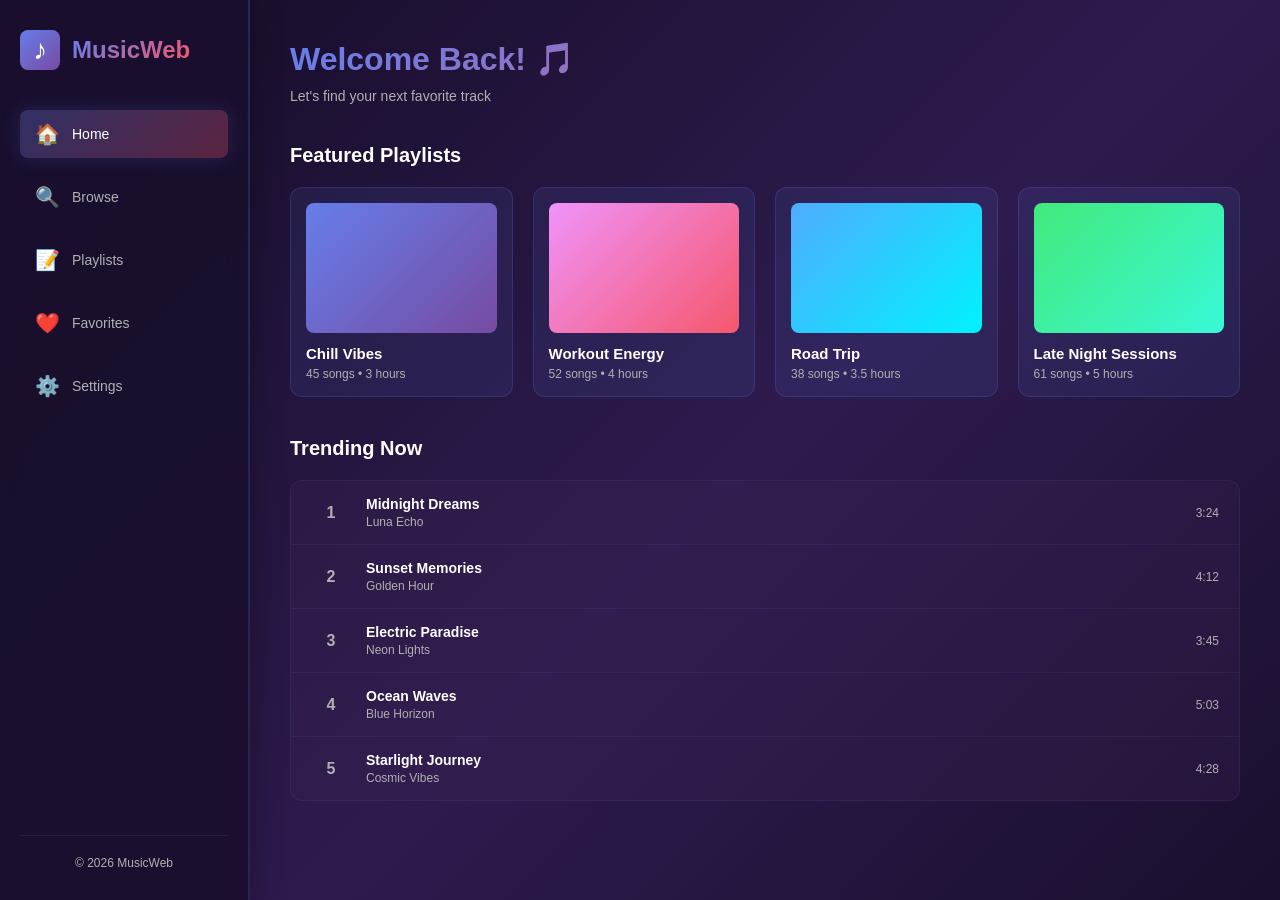
==== index.html @ 444eb5a9 "Add complete HTML structure with 5 interactive pages and dark purple theme" ====
<!DOCTYPE html>
<html lang="en">
<head>
    <meta charset="UTF-8">
    <meta name="viewport" content="width=device-width, initial-scale=1.0">
    <title>MusicWeb - Your Music, Your Way</title>
    <link rel="stylesheet" href="styles.css">
</head>
<body>
    <div class="container">
        <!-- Sidebar Navigation -->
        <aside class="sidebar">
            <div class="logo">
                <div class="logo-icon">♪</div>
                <h1>MusicWeb</h1>
            </div>
            
            <nav class="nav-menu">
                <a href="#" class="nav-item active" data-page="home">
                    <span class="icon">🏠</span>
                    <span class="label">Home</span>
                </a>
                <a href="#" class="nav-item" data-page="browse">
                    <span class="icon">🔍</span>
                    <span class="label">Browse</span>
                </a>
                <a href="#" class="nav-item" data-page="playlists">
                    <span class="icon">📝</span>
                    <span class="label">Playlists</span>
                </a>
                <a href="#" class="nav-item" data-page="favorites">
                    <span class="icon">❤️</span>
                    <span class="label">Favorites</span>
                </a>
                <a href="#" class="nav-item" data-page="settings">
                    <span class="icon">⚙️</span>
                    <span class="label">Settings</span>
                </a>
            </nav>

            <div class="sidebar-footer">
                <p>© 2026 MusicWeb</p>
            </div>
        </aside>

        <!-- Main Content Area -->
        <main class="main-content">
            <!-- HOME PAGE -->
            <section id="home" class="page active">
                <div class="page-header">
                    <h2>Welcome Back! 🎵</h2>
                    <p>Let's find your next favorite track</p>
                </div>

                <div class="featured-section">
                    <h3>Featured Playlists</h3>
                    <div class="playlist-grid">
                        <div class="playlist-card">
                            <div class="card-image" style="background: linear-gradient(135deg, #667eea 0%, #764ba2 100%);"></div>
                            <h4>Chill Vibes</h4>
                            <p>45 songs • 3 hours</p>
                        </div>
                        <div class="playlist-card">
                            <div class="card-image" style="background: linear-gradient(135deg, #f093fb 0%, #f5576c 100%);"></div>
                            <h4>Workout Energy</h4>
                            <p>52 songs • 4 hours</p>
                        </div>
                        <div class="playlist-card">
                            <div class="card-image" style="background: linear-gradient(135deg, #4facfe 0%, #00f2fe 100%);"></div>
                            <h4>Road Trip</h4>
                            <p>38 songs • 3.5 hours</p>
                        </div>
                        <div class="playlist-card">
                            <div class="card-image" style="background: linear-gradient(135deg, #43e97b 0%, #38f9d7 100%);"></div>
                            <h4>Late Night Sessions</h4>
                            <p>61 songs • 5 hours</p>
                        </div>
                    </div>
                </div>

                <div class="trending-section">
                    <h3>Trending Now</h3>
                    <div class="track-list">
                        <div class="track-item">
                            <div class="track-number">1</div>
                            <div class="track-info">
                                <p class="track-name">Midnight Dreams</p>
                                <p class="artist-name">Luna Echo</p>
                            </div>
                            <span class="duration">3:24</span>
                        </div>
                        <div class="track-item">
                            <div class="track-number">2</div>
                            <div class="track-info">
                                <p class="track-name">Sunset Memories</p>
                                <p class="artist-name">Golden Hour</p>
                            </div>
                            <span class="duration">4:12</span>
                        </div>
                        <div class="track-item">
                            <div class="track-number">3</div>
                            <div class="track-info">
                                <p class="track-name">Electric Paradise</p>
                                <p class="artist-name">Neon Lights</p>
                            </div>
                            <span class="duration">3:45</span>
                        </div>
                        <div class="track-item">
                            <div class="track-number">4</div>
                            <div class="track-info">
                                <p class="track-name">Ocean Waves</p>
                                <p class="artist-name">Blue Horizon</p>
                            </div>
                            <span class="duration">5:03</span>
                        </div>
                        <div class="track-item">
                            <div class="track-number">5</div>
                            <div class="track-info">
                                <p class="track-name">Starlight Journey</p>
                                <p class="artist-name">Cosmic Vibes</p>
                            </div>
                            <span class="duration">4:28</span>
                        </div>
                    </div>
                </div>
            </section>

            <!-- BROWSE PAGE -->
            <section id="browse" class="page">
                <div class="page-header">
                    <h2>Browse Music 🔍</h2>
                    <p>Explore music across different genres</p>
                </div>

                <div class="search-bar">
                    <input type="text" placeholder="Search for artists, songs, playlists...">
                    <button>🔎</button>
                </div>

                <div class="categories-section">
                    <h3>Categories</h3>
                    <div class="categories-grid">
                        <div class="category-card" style="background: linear-gradient(135deg, #667eea 0%, #764ba2 100%);">
                            <span class="category-icon">🎸</span>
                            <p>Rock</p>
                        </div>
                        <div class="category-card" style="background: linear-gradient(135deg, #f093fb 0%, #f5576c 100%);">
                            <span class="category-icon">🎹</span>
                            <p>Classical</p>
                        </div>
                        <div class="category-card" style="background: linear-gradient(135deg, #4facfe 0%, #00f2fe 100%);">
                            <span class="category-icon">🎤</span>
                            <p>Pop</p>
                        </div>
                        <div class="category-card" style="background: linear-gradient(135deg, #43e97b 0%, #38f9d7 100%);">
                            <span class="category-icon">🎺</span>
                            <p>Jazz</p>
                        </div>
                        <div class="category-card" style="background: linear-gradient(135deg, #fa709a 0%, #fee140 100%);">
                            <span class="category-icon">🎧</span>
                            <p>Electronic</p>
                        </div>
                        <div class="category-card" style="background: linear-gradient(135deg, #30cfd0 0%, #330867 100%);">
                            <span class="category-icon">🎤</span>
                            <p>Hip-Hop</p>
                        </div>
                    </div>
                </div>

                <div class="new-releases-section">
                    <h3>New Releases</h3>
                    <div class="album-grid">
                        <div class="album-card">
                            <div class="album-art" style="background: linear-gradient(135deg, #667eea 0%, #764ba2 100%);"></div>
                            <h4>Neon Nights</h4>
                            <p>Synthwave Collective</p>
                            <p class="release-date">Released May 2026</p>
                        </div>
                        <div class="album-card">
                            <div class="album-art" style="background: linear-gradient(135deg, #f093fb 0%, #f5576c 100%);"></div>
                            <h4>Urban Pulse</h4>
                            <p>City Lights</p>
                            <p class="release-date">Released May 2026</p>
                        </div>
                        <div class="album-card">
                            <div class="album-art" style="background: linear-gradient(135deg, #4facfe 0%, #00f2fe 100%);"></div>
                            <h4>Cosmic Waves</h4>
                            <p>Space Echo</p>
                            <p class="release-date">Released May 2026</p>
                        </div>
                        <div class="album-card">
                            <div class="album-art" style="background: linear-gradient(135deg, #43e97b 0%, #38f9d7 100%);"></div>
                            <h4>Golden Hour</h4>
                            <p>Sunset Dreams</p>
                            <p class="release-date">Released April 2026</p>
                        </div>
                    </div>
                </div>
            </section>

            <!-- PLAYLISTS PAGE -->
            <section id="playlists" class="page">
                <div class="page-header">
                    <h2>Your Playlists 📝</h2>
                    <p>Manage your favorite collections</p>
                </div>

                <div class="action-buttons">
                    <button class="btn-primary">+ Create Playlist</button>
                </div>

                <div class="playlists-container">
                    <div class="playlist-detail-card">
                        <div class="playlist-header" style="background: linear-gradient(135deg, #667eea 0%, #764ba2 100%);">
                            <h3>Chill Vibes</h3>
                        </div>
                        <div class="playlist-stats">
                            <span>📀 45 songs</span>
                            <span>⏱️ 3h 24min</span>
                            <span>👤 123 followers</span>
                        </div>
                        <div class="playlist-actions">
                            <button class="btn-small">Edit</button>
                            <button class="btn-small danger">Delete</button>
                        </div>
                    </div>

                    <div class="playlist-detail-card">
                        <div class="playlist-header" style="background: linear-gradient(135deg, #f093fb 0%, #f5576c 100%);">
                            <h3>Workout Energy</h3>
                        </div>
                        <div class="playlist-stats">
                            <span>📀 52 songs</span>
                            <span>⏱️ 4h 12min</span>
                            <span>👤 89 followers</span>
                        </div>
                        <div class="playlist-actions">
                            <button class="btn-small">Edit</button>
                            <button class="btn-small danger">Delete</button>
                        </div>
                    </div>

                    <div class="playlist-detail-card">
                        <div class="playlist-header" style="background: linear-gradient(135deg, #4facfe 0%, #00f2fe 100%);">
                            <h3>Road Trip</h3>
                        </div>
                        <div class="playlist-stats">
                            <span>📀 38 songs</span>
                            <span>⏱️ 3h 45min</span>
                            <span>👤 156 followers</span>
                        </div>
                        <div class="playlist-actions">
                            <button class="btn-small">Edit</button>
                            <button class="btn-small danger">Delete</button>
                        </div>
                    </div>

                    <div class="playlist-detail-card">
                        <div class="playlist-header" style="background: linear-gradient(135deg, #43e97b 0%, #38f9d7 100%);">
                            <h3>Late Night Sessions</h3>
                        </div>
                        <div class="playlist-stats">
                            <span>📀 61 songs</span>
                            <span>⏱️ 5h 08min</span>
                            <span>👤 203 followers</span>
                        </div>
                        <div class="playlist-actions">
                            <button class="btn-small">Edit</button>
                            <button class="btn-small danger">Delete</button>
                        </div>
                    </div>
                </div>
            </section>

            <!-- FAVORITES PAGE -->
            <section id="favorites" class="page">
                <div class="page-header">
                    <h2>Your Favorites ❤️</h2>
                    <p>All your liked songs in one place</p>
                </div>

                <div class="favorites-stats">
                    <div class="stat-box">
                        <span class="stat-number">187</span>
                        <span class="stat-label">Total Tracks</span>
                    </div>
                    <div class="stat-box">
                        <span class="stat-number">14h 32m</span>
                        <span class="stat-label">Total Duration</span>
                    </div>
                    <div class="stat-box">
                        <span class="stat-number">42</span>
                        <span class="stat-label">Different Artists</span>
                    </div>
                </div>

                <div class="favorites-list">
                    <h3>Your Liked Tracks</h3>
                    <div class="track-list-detailed">
                        <div class="track-item-detailed">
                            <div class="track-cover" style="background: linear-gradient(135deg, #667eea 0%, #764ba2 100%);"></div>
                            <div class="track-info-detailed">
                                <p class="track-name">Midnight Dreams</p>
                                <p class="artist-name">Luna Echo</p>
                            </div>
                            <span class="duration">3:24</span>
                            <button class="btn-icon">❤️</button>
                        </div>
                        <div class="track-item-detailed">
                            <div class="track-cover" style="background: linear-gradient(135deg, #f093fb 0%, #f5576c 100%);"></div>
                            <div class="track-info-detailed">
                                <p class="track-name">Sunset Memories</p>
                                <p class="artist-name">Golden Hour</p>
                            </div>
                            <span class="duration">4:12</span>
                            <button class="btn-icon">❤️</button>
                        </div>
                        <div class="track-item-detailed">
                            <div class="track-cover" style="background: linear-gradient(135deg, #4facfe 0%, #00f2fe 100%);"></div>
                            <div class="track-info-detailed">
                                <p class="track-name">Electric Paradise</p>
                                <p class="artist-name">Neon Lights</p>
                            </div>
                            <span class="duration">3:45</span>
                            <button class="btn-icon">❤️</button>
                        </div>
                        <div class="track-item-detailed">
                            <div class="track-cover" style="background: linear-gradient(135deg, #43e97b 0%, #38f9d7 100%);"></div>
                            <div class="track-info-detailed">
                                <p class="track-name">Ocean Waves</p>
                                <p class="artist-name">Blue Horizon</p>
                            </div>
                            <span class="duration">5:03</span>
                            <button class="btn-icon">❤️</button>
                        </div>
                        <div class="track-item-detailed">
                            <div class="track-cover" style="background: linear-gradient(135deg, #fa709a 0%, #fee140 100%);"></div>
                            <div class="track-info-detailed">
                                <p class="track-name">Starlight Journey</p>
                                <p class="artist-name">Cosmic Vibes</p>
                            </div>
                            <span class="duration">4:28</span>
                            <button class="btn-icon">❤️</button>
                        </div>
                    </div>
                </div>
            </section>

            <!-- SETTINGS PAGE -->
            <section id="settings" class="page">
                <div class="page-header">
                    <h2>Settings ⚙️</h2>
                    <p>Customize your MusicWeb experience</p>
                </div>

                <div class="settings-container">
                    <div class="settings-section">
                        <h3>Account Settings</h3>
                        <div class="settings-item">
                            <label>Username</label>
                            <input type="text" value="MusicLover_2026" disabled>
                        </div>
                        <div class="settings-item">
                            <label>Email</label>
                            <input type="email" value="user@musicweb.com" disabled>
                        </div>
                        <div class="settings-item">
                            <label>Member Since</label>
                            <input type="text" value="January 2024" disabled>
                        </div>
                    </div>

                    <div class="settings-section">
                        <h3>Preferences</h3>
                        <div class="settings-item">
                            <label>Audio Quality</label>
                            <div class="radio-group">
                                <label class="radio">
                                    <input type="radio" name="quality" value="128"> Low (128 kbps)
                                </label>
                                <label class="radio">
                                    <input type="radio" name="quality" value="256" checked> Standard (256 kbps)
                                </label>
                                <label class="radio">
                                    <input type="radio" name="quality" value="320"> High (320 kbps)
                                </label>
                            </div>
                        </div>

                        <div class="settings-item">
                            <label>Notifications</label>
                            <div class="toggle-switch">
                                <input type="checkbox" id="notifications" checked>
                                <span class="slider"></span>
                            </div>
                            <p class="setting-desc">Get notified about new releases and updates</p>
                        </div>

                        <div class="settings-item">
                            <label>Auto Play</label>
                            <div class="toggle-switch">
                                <input type="checkbox" id="autoplay">
                                <span class="slider"></span>
                            </div>
                            <p class="setting-desc">Continue playing similar songs when playlist ends</p>
                        </div>
                    </div>

                    <div class="settings-section">
                        <h3>Display</h3>
                        <div class="settings-item">
                            <label>Dark Mode</label>
                            <div class="toggle-switch">
                                <input type="checkbox" id="darkmode" checked>
                                <span class="slider"></span>
                            </div>
                        </div>

                        <div class="settings-item">
                            <label>Compact View</label>
                            <div class="toggle-switch">
                                <input type="checkbox" id="compact">
                                <span class="slider"></span>
                            </div>
                            <p class="setting-desc">Use a more compact layout for lists</p>
                        </div>
                    </div>

                    <div class="settings-section">
                        <h3>Privacy & Security</h3>
                        <div class="settings-item">
                            <label>Private Account</label>
                            <div class="toggle-switch">
                                <input type="checkbox" id="private">
                                <span class="slider"></span>
                            </div>
                            <p class="setting-desc">Only people you approve can see your playlists</p>
                        </div>

                        <div class="settings-item">
                            <label>Show Activity</label>
                            <div class="toggle-switch">
                                <input type="checkbox" id="activity" checked>
                                <span class="slider"></span>
                            </div>
                            <p class="setting-desc">Let friends see what you're listening to</p>
                        </div>
                    </div>

                    <div class="settings-section danger-section">
                        <h3>Danger Zone</h3>
                        <button class="btn-danger">Reset All Settings</button>
                        <button class="btn-danger">Clear Cache</button>
                    </div>
                </div>
            </section>
        </main>
    </div>

    <script src="script.js"></script>
</body>
</html>
---- styles.css ----
* {
    margin: 0;
    padding: 0;
    box-sizing: border-box;
}

:root {
    --primary-dark: #1a0f2e;
    --primary-light: #3d2655;
    --accent-purple: #667eea;
    --accent-pink: #f5576c;
    --accent-cyan: #00f2fe;
    --text-primary: #ffffff;
    --text-secondary: #b0b0b0;
}

html {
    scroll-behavior: smooth;
}

body {
    font-family: 'Segoe UI', Tahoma, Geneva, Verdana, sans-serif;
    background: linear-gradient(135deg, var(--primary-dark) 0%, var(--primary-light) 100%);
    color: var(--text-primary);
    overflow: hidden;
}

.container {
    display: flex;
    height: 100vh;
    width: 100vw;
}

/* SIDEBAR STYLES */
.sidebar {
    width: 250px;
    background: rgba(26, 15, 46, 0.95);
    padding: 30px 20px;
    display: flex;
    flex-direction: column;
    border-right: 2px solid rgba(102, 126, 234, 0.2);
    box-shadow: 0 8px 32px rgba(0, 0, 0, 0.3);
    backdrop-filter: blur(10px);
}

.logo {
    display: flex;
    align-items: center;
    gap: 12px;
    margin-bottom: 40px;
}

.logo-icon {
    font-size: 28px;
    width: 40px;
    height: 40px;
    background: linear-gradient(135deg, #667eea 0%, #764ba2 100%);
    border-radius: 8px;
    display: flex;
    align-items: center;
    justify-content: center;
}

.logo h1 {
    font-size: 24px;
    font-weight: 700;
    background: linear-gradient(135deg, #667eea, #f5576c);
    -webkit-background-clip: text;
    -webkit-text-fill-color: transparent;
    background-clip: text;
}

.nav-menu {
    flex: 1;
    display: flex;
    flex-direction: column;
    gap: 15px;
}

.nav-item {
    display: flex;
    align-items: center;
    gap: 12px;
    padding: 12px 15px;
    border-radius: 8px;
    cursor: pointer;
    text-decoration: none;
    color: var(--text-secondary);
    transition: all 0.3s ease;
    font-weight: 500;
}

.nav-item:hover {
    background: rgba(102, 126, 234, 0.1);
    color: var(--text-primary);
    transform: translateX(5px);
}

.nav-item.active {
    background: linear-gradient(135deg, rgba(102, 126, 234, 0.3) 0%, rgba(245, 87, 108, 0.3) 100%);
    color: var(--text-primary);
    box-shadow: 0 0 20px rgba(102, 126, 234, 0.2);
}

.nav-item .icon {
    font-size: 20px;
}

.nav-item .label {
    font-size: 14px;
}

.sidebar-footer {
    text-align: center;
    color: var(--text-secondary);
    font-size: 12px;
    margin-top: auto;
    padding-top: 20px;
    border-top: 1px solid rgba(102, 126, 234, 0.1);
}

/* MAIN CONTENT */
.main-content {
    flex: 1;
    overflow-y: auto;
    padding: 40px;
    background: linear-gradient(135deg, #1a0f2e 0%, #2d1b4e 50%, #1a0f2e 100%);
}

.main-content::-webkit-scrollbar {
    width: 10px;
}

.main-content::-webkit-scrollbar-track {
    background: rgba(102, 126, 234, 0.1);
}

.main-content::-webkit-scrollbar-thumb {
    background: linear-gradient(135deg, #667eea 0%, #f5576c 100%);
    border-radius: 5px;
}

.main-content::-webkit-scrollbar-thumb:hover {
    background: linear-gradient(135deg, #764ba2 0%, #d63447 100%);
}

/* PAGE STYLES */
.page {
    display: none;
    animation: fadeIn 0.5s ease-in-out;
}

.page.active {
    display: block;
}

@keyframes fadeIn {
    from {
        opacity: 0;
        transform: translateY(10px);
    }
    to {
        opacity: 1;
        transform: translateY(0);
    }
}

.page-header {
    margin-bottom: 40px;
}

.page-header h2 {
    font-size: 32px;
    font-weight: 700;
    margin-bottom: 10px;
    background: linear-gradient(135deg, #667eea 0%, #f5576c 100%);
    -webkit-background-clip: text;
    -webkit-text-fill-color: transparent;
    background-clip: text;
}

.page-header p {
    color: var(--text-secondary);
    font-size: 14px;
}

/* FEATURED PLAYLISTS */
.featured-section h3,
.trending-section h3,
.categories-section h3,
.new-releases-section h3 {
    font-size: 20px;
    margin-bottom: 20px;
    color: var(--text-primary);
}

.playlist-grid {
    display: grid;
    grid-template-columns: repeat(auto-fit, minmax(180px, 1fr));
    gap: 20px;
    margin-bottom: 40px;
}

.playlist-card {
    background: rgba(102, 126, 234, 0.1);
    border-radius: 12px;
    padding: 15px;
    cursor: pointer;
    transition: all 0.3s ease;
    border: 1px solid rgba(102, 126, 234, 0.2);
}

.playlist-card:hover {
    transform: translateY(-8px);
    background: rgba(102, 126, 234, 0.15);
    box-shadow: 0 15px 40px rgba(102, 126, 234, 0.3);
}

.card-image {
    width: 100%;
    height: 130px;
    border-radius: 8px;
    margin-bottom: 12px;
}

.playlist-card h4 {
    font-size: 15px;
    margin-bottom: 5px;
    color: var(--text-primary);
}

.playlist-card p {
    font-size: 12px;
    color: var(--text-secondary);
}

/* TRACK LIST */
.track-list {
    background: rgba(61, 38, 85, 0.3);
    border-radius: 12px;
    overflow: hidden;
    border: 1px solid rgba(102, 126, 234, 0.1);
}

.track-item {
    display: flex;
    align-items: center;
    padding: 15px 20px;
    border-bottom: 1px solid rgba(102, 126, 234, 0.1);
    transition: all 0.3s ease;
}

.track-item:last-child {
    border-bottom: none;
}

.track-item:hover {
    background: rgba(102, 126, 234, 0.1);
}

.track-number {
    width: 40px;
    text-align: center;
    color: var(--text-secondary);
    font-weight: 600;
}

.track-info {
    flex: 1;
    margin-left: 15px;
}

.track-name {
    font-size: 14px;
    font-weight: 600;
    margin-bottom: 3px;
    color: var(--text-primary);
}

.artist-name {
    font-size: 12px;
    color: var(--text-secondary);
}

.duration {
    color: var(--text-secondary);
    font-size: 12px;
}

/* SEARCH BAR */
.search-bar {
    display: flex;
    gap: 10px;
    margin-bottom: 30px;
}

.search-bar input {
    flex: 1;
    padding: 12px 18px;
    background: rgba(61, 38, 85, 0.4);
    border: 1px solid rgba(102, 126, 234, 0.3);
    border-radius: 8px;
    color: var(--text-primary);
    font-size: 14px;
    transition: all 0.3s ease;
}

.search-bar input:focus {
    outline: none;
    background: rgba(61, 38, 85, 0.6);
    border-color: #667eea;
    box-shadow: 0 0 20px rgba(102, 126, 234, 0.2);
}

.search-bar input::placeholder {
    color: var(--text-secondary);
}

.search-bar button {
    padding: 12px 20px;
    background: linear-gradient(135deg, #667eea 0%, #764ba2 100%);
    border: none;
    border-radius: 8px;
    color: var(--text-primary);
    cursor: pointer;
    font-weight: 600;
    transition: all 0.3s ease;
}

.search-bar button:hover {
    transform: translateY(-2px);
    box-shadow: 0 8px 20px rgba(102, 126, 234, 0.4);
}

/* CATEGORIES */
.categories-grid {
    display: grid;
    grid-template-columns: repeat(auto-fit, minmax(140px, 1fr));
    gap: 15px;
    margin-bottom: 40px;
}

.category-card {
    padding: 25px 15px;
    border-radius: 12px;
    display: flex;
    flex-direction: column;
    align-items: center;
    gap: 10px;
    cursor: pointer;
    transition: all 0.3s ease;
    border: 1px solid rgba(255, 255, 255, 0.1);
}

.category-card:hover {
    transform: translateY(-5px);
    box-shadow: 0 12px 30px rgba(0, 0, 0, 0.3);
}

.category-icon {
    font-size: 32px;
}

.category-card p {
    font-size: 14px;
    font-weight: 600;
    color: var(--text-primary);
}

/* ALBUM GRID */
.album-grid {
    display: grid;
    grid-template-columns: repeat(auto-fit, minmax(160px, 1fr));
    gap: 20px;
}

.album-card {
    background: rgba(102, 126, 234, 0.1);
    border-radius: 12px;
    padding: 15px;
    cursor: pointer;
    transition: all 0.3s ease;
    border: 1px solid rgba(102, 126, 234, 0.2);
}

.album-card:hover {
    transform: translateY(-8px);
    background: rgba(102, 126, 234, 0.15);
    box-shadow: 0 15px 40px rgba(102, 126, 234, 0.3);
}

.album-art {
    width: 100%;
    height: 140px;
    border-radius: 8px;
    margin-bottom: 12px;
}

.album-card h4 {
    font-size: 14px;
    font-weight: 600;
    margin-bottom: 5px;
    color: var(--text-primary);
}

.album-card p {
    font-size: 12px;
    color: var(--text-secondary);
}

.release-date {
    font-size: 11px !important;
    margin-top: 5px;
}

/* BUTTONS */
.btn-primary {
    padding: 12px 24px;
    background: linear-gradient(135deg, #667eea 0%, #764ba2 100%);
    border: none;
    border-radius: 8px;
    color: var(--text-primary);
    cursor: pointer;
    font-weight: 600;
    transition: all 0.3s ease;
    margin-bottom: 20px;
}

.btn-primary:hover {
    transform: translateY(-2px);
    box-shadow: 0 8px 20px rgba(102, 126, 234, 0.4);
}

.btn-small {
    padding: 8px 16px;
    background: rgba(102, 126, 234, 0.2);
    border: 1px solid rgba(102, 126, 234, 0.4);
    border-radius: 6px;
    color: var(--text-primary);
    cursor: pointer;
    font-size: 12px;
    font-weight: 600;
    transition: all 0.3s ease;
    margin-right: 8px;
}

.btn-small:hover {
    background: rgba(102, 126, 234, 0.4);
}

.btn-small.danger {
    background: rgba(245, 87, 108, 0.2);
    border-color: rgba(245, 87, 108, 0.4);
}

.btn-small.danger:hover {
    background: rgba(245, 87, 108, 0.4);
}

.btn-icon {
    background: none;
    border: none;
    font-size: 16px;
    cursor: pointer;
    transition: all 0.3s ease;
}

.btn-icon:hover {
    transform: scale(1.2);
}

.btn-danger {
    padding: 10px 20px;
    background: rgba(245, 87, 108, 0.3);
    border: 1px solid rgba(245, 87, 108, 0.6);
    border-radius: 6px;
    color: #f5576c;
    cursor: pointer;
    font-weight: 600;
    margin-right: 10px;
    margin-bottom: 10px;
    transition: all 0.3s ease;
}

.btn-danger:hover {
    background: rgba(245, 87, 108, 0.5);
}

/* PLAYLISTS PAGE */
.action-buttons {
    margin-bottom: 20px;
}

.playlists-container {
    display: grid;
    grid-template-columns: repeat(auto-fit, minmax(280px, 1fr));
    gap: 20px;
}

.playlist-detail-card {
    background: rgba(61, 38, 85, 0.3);
    border-radius: 12px;
    overflow: hidden;
    border: 1px solid rgba(102, 126, 234, 0.1);
    transition: all 0.3s ease;
}

.playlist-detail-card:hover {
    transform: translateY(-5px);
    box-shadow: 0 15px 40px rgba(102, 126, 234, 0.2);
}

.playlist-header {
    padding: 25px;
    display: flex;
    align-items: center;
    justify-content: center;
    min-height: 120px;
}

.playlist-header h3 {
    font-size: 20px;
    font-weight: 700;
    color: var(--text-primary);
    text-align: center;
}

.playlist-stats {
    padding: 15px 25px;
    display: flex;
    flex-direction: column;
    gap: 10px;
    border-top: 1px solid rgba(102, 126, 234, 0.1);
    font-size: 13px;
    color: var(--text-secondary);
}

.playlist-stats span {
    display: flex;
    align-items: center;
}

.playlist-actions {
    padding: 15px 25px;
    border-top: 1px solid rgba(102, 126, 234, 0.1);
    display: flex;
    gap: 10px;
}

/* FAVORITES PAGE */
.favorites-stats {
    display: grid;
    grid-template-columns: repeat(auto-fit, minmax(150px, 1fr));
    gap: 20px;
    margin-bottom: 40px;
}

.stat-box {
    background: rgba(102, 126, 234, 0.1);
    border: 1px solid rgba(102, 126, 234, 0.2);
    border-radius: 12px;
    padding: 20px;
    text-align: center;
}

.stat-number {
    display: block;
    font-size: 28px;
    font-weight: 700;
    background: linear-gradient(135deg, #667eea 0%, #f5576c 100%);
    -webkit-background-clip: text;
    -webkit-text-fill-color: transparent;
    background-clip: text;
    margin-bottom: 8px;
}

.stat-label {
    display: block;
    font-size: 12px;
    color: var(--text-secondary);
}

.favorites-list h3 {
    font-size: 18px;
    margin-bottom: 20px;
    color: var(--text-primary);
}

.track-list-detailed {
    background: rgba(61, 38, 85, 0.3);
    border-radius: 12px;
    overflow: hidden;
    border: 1px solid rgba(102, 126, 234, 0.1);
}

.track-item-detailed {
    display: flex;
    align-items: center;
    padding: 15px 20px;
    border-bottom: 1px solid rgba(102, 126, 234, 0.1);
    transition: all 0.3s ease;
    gap: 15px;
}

.track-item-detailed:last-child {
    border-bottom: none;
}

.track-item-detailed:hover {
    background: rgba(102, 126, 234, 0.1);
}

.track-cover {
    width: 50px;
    height: 50px;
    border-radius: 6px;
    flex-shrink: 0;
}

.track-info-detailed {
    flex: 1;
}

/* SETTINGS PAGE */
.settings-container {
    display: grid;
    grid-template-columns: 1fr;
    gap: 25px;
}

.settings-section {
    background: rgba(61, 38, 85, 0.3);
    border: 1px solid rgba(102, 126, 234, 0.1);
    border-radius: 12px;
    padding: 25px;
}

.settings-section h3 {
    font-size: 16px;
    font-weight: 700;
    margin-bottom: 20px;
    color: var(--text-primary);
}

.settings-item {
    margin-bottom: 20px;
}

.settings-item:last-child {
    margin-bottom: 0;
}

.settings-item label {
    display: block;
    font-size: 14px;
    font-weight: 600;
    margin-bottom: 8px;
    color: var(--text-primary);
}

.settings-item input[type="text"],
.settings-item input[type="email"] {
    width: 100%;
    padding: 10px 15px;
    background: rgba(102, 126, 234, 0.05);
    border: 1px solid rgba(102, 126, 234, 0.2);
    border-radius: 6px;
    color: var(--text-primary);
    font-size: 13px;
}

.settings-item input[type="text"]:disabled,
.settings-item input[type="email"]:disabled {
    opacity: 0.6;
    cursor: not-allowed;
}

.radio-group {
    display: flex;
    flex-direction: column;
    gap: 10px;
}

.radio {
    display: flex;
    align-items: center;
    font-size: 13px;
    color: var(--text-primary);
    cursor: pointer;
}

.radio input[type="radio"] {
    margin-right: 8px;
    cursor: pointer;
    accent-color: #667eea;
}

/* TOGGLE SWITCH */
.toggle-switch {
    display: inline-block;
    position: relative;
    width: 50px;
    height: 28px;
}

.toggle-switch input {
    opacity: 0;
    width: 0;
    height: 0;
}

.slider {
    position: absolute;
    cursor: pointer;
    top: 0;
    left: 0;
    right: 0;
    bottom: 0;
    background-color: rgba(102, 126, 234, 0.2);
    transition: 0.4s;
    border-radius: 28px;
    border: 1px solid rgba(102, 126, 234, 0.3);
}

.slider:before {
    position: absolute;
    content: "";
    height: 22px;
    width: 22px;
    left: 2px;
    bottom: 2px;
    background-color: var(--text-primary);
    transition: 0.4s;
    border-radius: 50%;
}

input:checked + .slider {
    background-color: rgba(102, 126, 234, 0.6);
}

input:checked + .slider:before {
    transform: translateX(22px);
}

.setting-desc {
    font-size: 12px;
    color: var(--text-secondary);
    margin-top: 8px;
}

.danger-section {
    background: rgba(245, 87, 108, 0.05);
    border-color: rgba(245, 87, 108, 0.2);
}

/* RESPONSIVE */
@media (max-width: 1024px) {
    .sidebar {
        width: 220px;
        padding: 20px 15px;
    }

    .main-content {
        padding: 30px;
    }

    .playlist-grid,
    .categories-grid,
    .album-grid {
        grid-template-columns: repeat(auto-fit, minmax(140px, 1fr));
    }
}

@media (max-width: 768px) {
    .container {
        flex-direction: column;
    }

    .sidebar {
        width: 100%;
        height: auto;
        padding: 15px 20px;
        display: flex;
        flex-direction: row;
        align-items: center;
        justify-content: space-between;
        border-right: none;
        border-bottom: 2px solid rgba(102, 126, 234, 0.2);
    }

    .logo {
        margin-bottom: 0;
    }

    .nav-menu {
        flex-direction: row;
        gap: 8px;
        flex: 1;
        margin-left: 20px;
    }

    .nav-item {
        padding: 8px 10px;
        font-size: 12px;
    }

    .nav-item .label {
        display: none;
    }

    .sidebar-footer {
        display: none;
    }

    .main-content {
        padding: 20px;
    }

    .page-header h2 {
        font-size: 24px;
    }

    .playlist-grid,
    .categories-grid,
    .album-grid {
        grid-template-columns: repeat(auto-fit, minmax(120px, 1fr));
    }
}
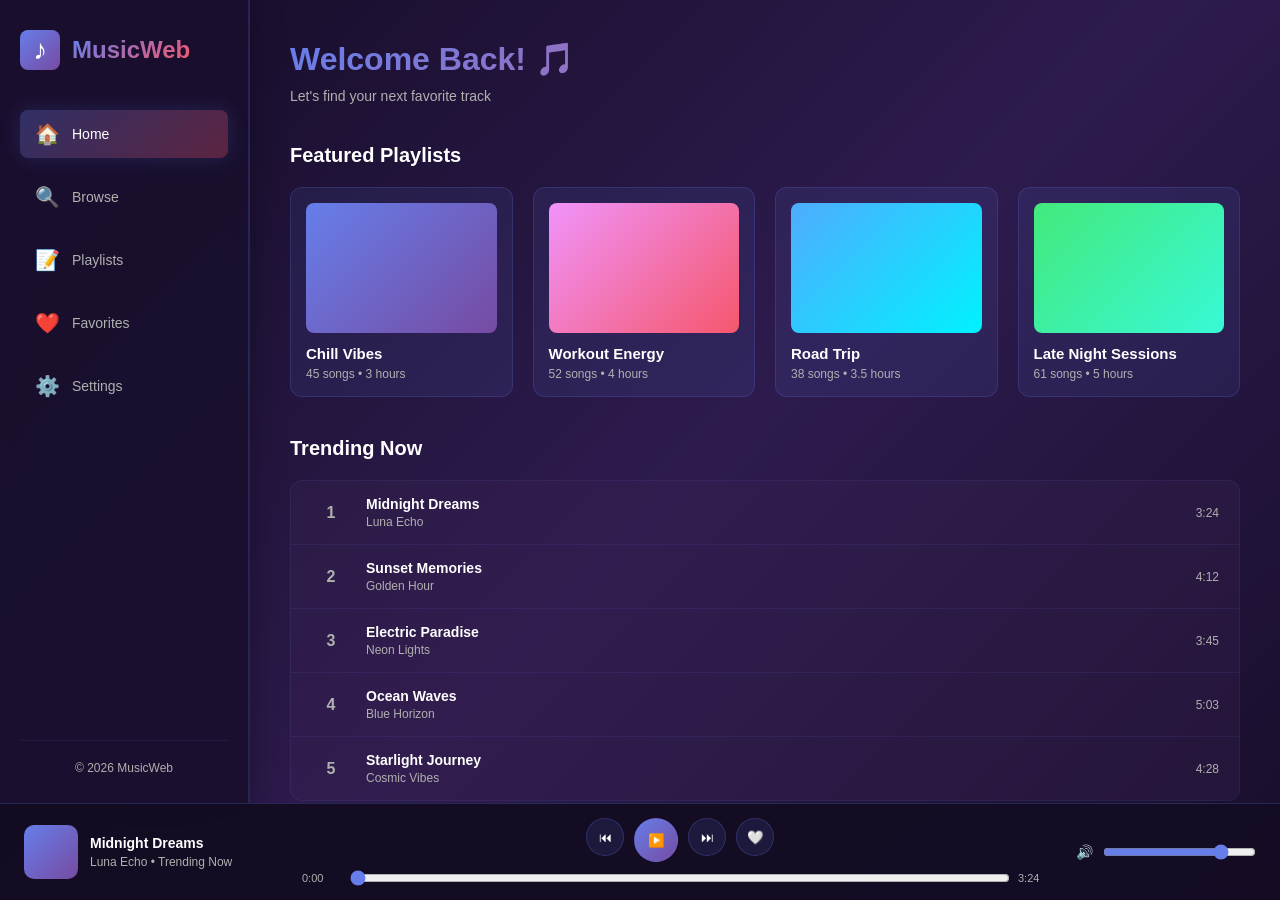
==== commit c1e5e11e: "feat: add interactive player, search, and persistent favorites/playlists Agent-Logs-Url: https://git" ====
--- a/index.html
+++ b/index.html
@@ -133,9 +133,10 @@
                 </div>
 
                 <div class="search-bar">
-                    <input type="text" placeholder="Search for artists, songs, playlists...">
-                    <button>🔎</button>
-                </div>
+                    <input id="music-search-input" type="text" placeholder="Search for artists, songs, playlists..." aria-label="Search songs and artists">
+                    <button type="button" id="music-search-btn" aria-label="Search">🔎</button>
+                </div>
+                <div id="search-results" class="search-results" aria-live="polite"></div>
 
                 <div class="categories-section">
                     <h3>Categories</h3>
@@ -206,7 +207,7 @@
                 </div>
 
                 <div class="action-buttons">
-                    <button class="btn-primary">+ Create Playlist</button>
+                    <button class="btn-primary" id="create-playlist-btn" type="button">+ Create Playlist</button>
                 </div>
 
                 <div class="playlists-container">
@@ -457,6 +458,32 @@
         </main>
     </div>
 
+    <section class="player-bar" aria-label="Music player">
+        <div class="player-track-meta">
+            <div class="player-art" id="player-art" aria-hidden="true"></div>
+            <div class="player-text">
+                <p id="now-playing-title">Not Playing</p>
+                <p id="now-playing-subtitle">Select a track to start</p>
+            </div>
+        </div>
+        <div class="player-controls">
+            <div class="player-buttons">
+                <button type="button" class="player-btn" id="prev-track-btn" aria-label="Previous track">⏮</button>
+                <button type="button" class="player-btn primary" id="play-pause-btn" aria-label="Play or pause">▶️</button>
+                <button type="button" class="player-btn" id="next-track-btn" aria-label="Next track">⏭</button>
+                <button type="button" class="player-btn" id="favorite-track-btn" aria-label="Toggle favorite">🤍</button>
+            </div>
+            <div class="progress-wrapper">
+                <span id="current-time" class="time-label">0:00</span>
+                <input type="range" id="progress-bar" min="0" max="100" value="0" aria-label="Track progress">
+                <span id="total-time" class="time-label">0:00</span>
+            </div>
+        </div>
+        <div class="player-volume">
+            <label for="volume-control">🔊</label>
+            <input type="range" id="volume-control" min="0" max="100" value="80" aria-label="Volume control">
+        </div>
+    </section>
     <script src="script.js"></script>
 </body>
-</html>+</html>
--- a/styles.css
+++ b/styles.css
@@ -27,7 +27,7 @@
 
 .container {
     display: flex;
-    height: 100vh;
+    height: calc(100vh - 95px);
     width: 100vw;
 }
 
@@ -123,7 +123,7 @@
 .main-content {
     flex: 1;
     overflow-y: auto;
-    padding: 40px;
+    padding: 40px 40px 60px;
     background: linear-gradient(135deg, #1a0f2e 0%, #2d1b4e 50%, #1a0f2e 100%);
 }
 
@@ -332,6 +332,68 @@
     box-shadow: 0 8px 20px rgba(102, 126, 234, 0.4);
 }
 
+.search-results {
+    margin-bottom: 24px;
+    border-radius: 10px;
+    overflow: hidden;
+    border: 1px solid rgba(102, 126, 234, 0.2);
+    background: rgba(61, 38, 85, 0.45);
+    max-height: 0;
+    opacity: 0;
+    transition: all 0.25s ease;
+}
+
+.search-results.show {
+    max-height: 350px;
+    opacity: 1;
+}
+
+.search-result-item {
+    width: 100%;
+    border: none;
+    border-bottom: 1px solid rgba(102, 126, 234, 0.12);
+    background: transparent;
+    color: var(--text-primary);
+    padding: 12px 16px;
+    display: grid;
+    grid-template-columns: 28px 1fr auto;
+    align-items: center;
+    gap: 12px;
+    text-align: left;
+    cursor: pointer;
+    transition: background 0.2s ease;
+}
+
+.search-result-item:last-child {
+    border-bottom: none;
+}
+
+.search-result-item:hover {
+    background: rgba(102, 126, 234, 0.14);
+}
+
+.search-result-meta {
+    display: flex;
+    flex-direction: column;
+    gap: 2px;
+}
+
+.search-result-meta strong {
+    font-size: 13px;
+}
+
+.search-result-meta small,
+.search-result-duration,
+.search-result-index {
+    font-size: 12px;
+    color: var(--text-secondary);
+}
+
+.empty-state {
+    padding: 14px 16px;
+    color: var(--text-secondary);
+}
+
 /* CATEGORIES */
 .categories-grid {
     display: grid;
@@ -467,6 +529,21 @@
 
 .btn-icon:hover {
     transform: scale(1.2);
+}
+
+.track-item,
+.album-card {
+    outline: none;
+}
+
+.track-item:focus-visible,
+.album-card:focus-visible,
+.player-btn:focus-visible,
+.search-result-item:focus-visible,
+button:focus-visible,
+input:focus-visible {
+    outline: 2px solid var(--accent-cyan);
+    outline-offset: 2px;
 }
 
 .btn-danger {
@@ -753,6 +830,135 @@
     border-color: rgba(245, 87, 108, 0.2);
 }
 
+.player-bar {
+    position: fixed;
+    left: 0;
+    right: 0;
+    bottom: 0;
+    min-height: 95px;
+    background: rgba(20, 12, 35, 0.94);
+    border-top: 1px solid rgba(102, 126, 234, 0.25);
+    display: grid;
+    grid-template-columns: minmax(180px, 260px) 1fr minmax(120px, 180px);
+    gap: 18px;
+    align-items: center;
+    padding: 14px 24px;
+    backdrop-filter: blur(8px);
+    z-index: 10;
+}
+
+.player-track-meta {
+    display: flex;
+    align-items: center;
+    gap: 12px;
+}
+
+.player-art {
+    width: 54px;
+    height: 54px;
+    border-radius: 10px;
+    background: linear-gradient(135deg, #667eea 0%, #764ba2 100%);
+}
+
+.player-text p:first-child {
+    font-size: 14px;
+    font-weight: 700;
+    margin-bottom: 4px;
+}
+
+.player-text p:last-child {
+    font-size: 12px;
+    color: var(--text-secondary);
+}
+
+.player-controls {
+    display: flex;
+    flex-direction: column;
+    gap: 8px;
+}
+
+.player-buttons {
+    display: flex;
+    justify-content: center;
+    gap: 10px;
+}
+
+.player-btn {
+    border: 1px solid rgba(102, 126, 234, 0.25);
+    background: rgba(102, 126, 234, 0.12);
+    color: var(--text-primary);
+    width: 38px;
+    height: 38px;
+    border-radius: 50%;
+    cursor: pointer;
+    transition: transform 0.2s ease, background 0.2s ease;
+}
+
+.player-btn.primary {
+    width: 44px;
+    height: 44px;
+    background: linear-gradient(135deg, #667eea 0%, #764ba2 100%);
+}
+
+.player-btn:hover {
+    transform: translateY(-1px);
+    background: rgba(102, 126, 234, 0.28);
+}
+
+.player-btn.primary:hover {
+    background: linear-gradient(135deg, #5e73da 0%, #684293 100%);
+}
+
+.progress-wrapper {
+    display: grid;
+    grid-template-columns: 40px 1fr 40px;
+    align-items: center;
+    gap: 8px;
+}
+
+#progress-bar,
+#volume-control {
+    width: 100%;
+    accent-color: #667eea;
+}
+
+.time-label {
+    color: var(--text-secondary);
+    font-size: 11px;
+}
+
+.player-volume {
+    display: flex;
+    align-items: center;
+    gap: 10px;
+    justify-content: flex-end;
+}
+
+.player-volume label {
+    font-size: 14px;
+}
+
+button {
+    position: relative;
+    overflow: hidden;
+}
+
+.ripple {
+    position: absolute;
+    border-radius: 50%;
+    transform: scale(0);
+    animation: ripple 0.6s linear;
+    background: rgba(255, 255, 255, 0.35);
+    pointer-events: none;
+}
+
+@keyframes ripple {
+    to {
+        transform: scale(3);
+        opacity: 0;
+    }
+}
+
 /* RESPONSIVE */
 @media (max-width: 1024px) {
     .sidebar {
@@ -813,7 +1019,7 @@
     }
 
     .main-content {
-        padding: 20px;
+        padding: 20px 20px 50px;
     }
 
     .page-header h2 {
@@ -825,4 +1031,23 @@
     .album-grid {
         grid-template-columns: repeat(auto-fit, minmax(120px, 1fr));
     }
-}+
+    .player-bar {
+        grid-template-columns: 1fr;
+        gap: 10px;
+        padding: 10px 14px;
+        min-height: 140px;
+    }
+
+    .player-volume {
+        justify-content: flex-start;
+    }
+}
+
+@media (prefers-reduced-motion: reduce) {
+    * {
+        animation: none !important;
+        transition: none !important;
+        scroll-behavior: auto !important;
+    }
+}
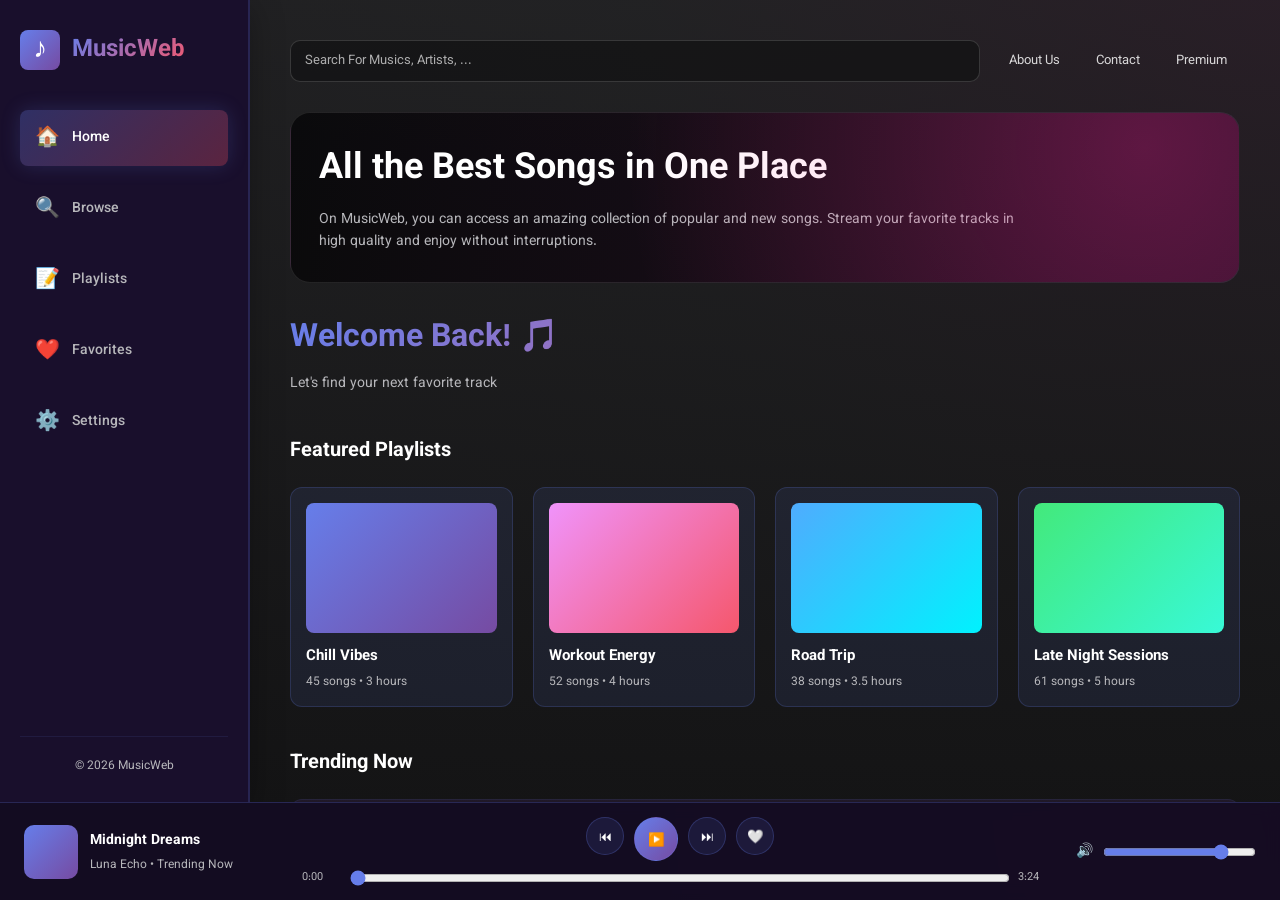
==== commit c150859d: "feat: blend desired frontend visuals into main player layout Agent-Logs-Url: https://github.com/kazu" ====
--- a/index.html
+++ b/index.html
@@ -4,6 +4,10 @@
     <meta charset="UTF-8">
     <meta name="viewport" content="width=device-width, initial-scale=1.0">
     <title>MusicWeb - Your Music, Your Way</title>
+    <link rel="preconnect" href="https://fonts.googleapis.com">
+    <link rel="preconnect" href="https://fonts.gstatic.com" crossorigin>
+    <link href="https://fonts.googleapis.com/css?family=Vazirmatn:wght@400;500;700&display=swap" rel="stylesheet">
+    <link rel="stylesheet" href="desired_front_end/css/main.css">
     <link rel="stylesheet" href="styles.css">
 </head>
 <body>
@@ -45,8 +49,27 @@
 
         <!-- Main Content Area -->
         <main class="main-content">
+            <section class="discover-banner" aria-label="Discover">
+                <div class="discover-search-shell">
+                    <span>Search For Musics, Artists, ...</span>
+                </div>
+                <div class="discover-links">
+                    <a href="#" class="discover-link">About Us</a>
+                    <a href="#" class="discover-link">Contact</a>
+                    <a href="#" class="discover-link">Premium</a>
+                </div>
+            </section>
+
             <!-- HOME PAGE -->
             <section id="home" class="page active">
+                <div class="hero-section">
+                    <h2>All the Best Songs in One Place</h2>
+                    <p>
+                        On MusicWeb, you can access an amazing collection of popular and new songs.
+                        Stream your favorite tracks in high quality and enjoy without interruptions.
+                    </p>
+                </div>
+
                 <div class="page-header">
                     <h2>Welcome Back! 🎵</h2>
                     <p>Let's find your next favorite track</p>
--- a/desired_front_end/css/main.css
+++ b/desired_front_end/css/main.css
@@ -0,0 +1,7322 @@
+* {
+  box-sizing: border-box;
+}
+body {
+  font-size: 14px;
+}
+.v1_4 {
+  width: 100%;
+  height: 4373px;
+  background: rgba(24,24,24,1);
+  opacity: 1;
+  position: relative;
+  top: 0px;
+  left: 0px;
+  overflow: hidden;
+}
+.v435_208 {
+  width: 100%;
+  height: 595px;
+  background: url("../images/v435_208.png");
+  background-repeat: no-repeat;
+  background-position: center center;
+  background-size: cover;
+  opacity: 1;
+  position: absolute;
+  top: 48px;
+  left: 295px;
+  overflow: hidden;
+}
+.v421_164 {
+  width: 100%;
+  height: 595px;
+  background: url("../images/v421_164.png");
+  background-repeat: no-repeat;
+  background-position: center center;
+  background-size: cover;
+  opacity: 1;
+  position: absolute;
+  top: 0px;
+  left: 21px;
+  border-top-left-radius: 25px;
+  border-top-right-radius: 25px;
+  border-bottom-left-radius: 25px;
+  border-bottom-right-radius: 25px;
+  overflow: hidden;
+}
+.v429_320 {
+  width: 100%;
+  height: 466px;
+  background: url("../images/v429_320.png");
+  background-repeat: no-repeat;
+  background-position: center center;
+  background-size: cover;
+  margin: 114px;
+  opacity: 1;
+  position: absolute;
+  top: 16px;
+  left: 25px;
+  overflow: hidden;
+}
+.v482_1040 {
+  width: 100%;
+  height: 38px;
+  background: url("../images/v482_1040.png");
+  background-repeat: no-repeat;
+  background-position: center center;
+  background-size: cover;
+  margin: 12px;
+  opacity: 1;
+  position: relative;
+  top: 0px;
+  left: 0px;
+  overflow: hidden;
+}
+.v482_1041 {
+  width: 335px;
+  height: 38px;
+  background: rgba(30,30,30,1);
+  padding: 6px 8px;
+  margin: 3px;
+  opacity: 1;
+  position: relative;
+  top: 0px;
+  left: 0px;
+  border-top-left-radius: 10px;
+  border-top-right-radius: 10px;
+  border-bottom-left-radius: 10px;
+  border-bottom-right-radius: 10px;
+  overflow: hidden;
+}
+.v482_1042 {
+  width: 319px;
+  height: 25px;
+  background: url("../images/v482_1042.png");
+  background-repeat: no-repeat;
+  background-position: center center;
+  background-size: cover;
+  margin: 3px;
+  opacity: 1;
+  position: absolute;
+  top: 6px;
+  left: 8px;
+  overflow: hidden;
+}
+.v482_1043 {
+  width: 25px;
+  height: 25px;
+  background: rgba(255,255,255,1);
+  opacity: 1;
+  position: absolute;
+  top: 0px;
+  left: 25px;
+  overflow: hidden;
+}
+.v482_1044 {
+  width: 18px;
+  height: 18px;
+  background: rgba(255,255,255,1);
+  opacity: 0.6000000238418579;
+  position: absolute;
+  top: 3px;
+  left: 4px;
+}
+.v482_1045 {
+  width: 155px;
+  height: 19px;
+  background: url("../images/v482_1045.png");
+  background-repeat: no-repeat;
+  background-position: center center;
+  background-size: cover;
+  margin: 10px;
+  opacity: 1;
+  position: absolute;
+  top: 3px;
+  left: 28px;
+  overflow: hidden;
+}
+.v482_1046 {
+  width: 155px;
+  color: rgba(255,255,255,1);
+  position: relative;
+  top: 0px;
+  left: 0px;
+  font-family: Vazirmatn;
+  font-weight: Light;
+  font-size: 12px;
+  opacity: 0.6000000238418579;
+  text-align: left;
+}
+.v482_1047 {
+  width: 335px;
+  height: 25px;
+  background: url("../images/v482_1047.png");
+  background-repeat: no-repeat;
+  background-position: center center;
+  background-size: cover;
+  margin: 10px;
+  opacity: 1;
+  position: absolute;
+  top: 6px;
+  left: 347px;
+  overflow: hidden;
+}
+.v482_1048 {
+  width: 335px;
+  height: 25px;
+  background: url("../images/v482_1048.png");
+  background-repeat: no-repeat;
+  background-position: center center;
+  background-size: cover;
+  margin: 60px;
+  opacity: 1;
+  position: relative;
+  top: 0px;
+  left: 0px;
+  overflow: hidden;
+}
+.v482_1049 {
+  width: 111px;
+  color: rgba(255,255,255,1);
+  position: relative;
+  top: 0px;
+  left: 0px;
+  font-family: Vazirmatn;
+  font-weight: Medium;
+  font-size: 16px;
+  opacity: 1;
+  text-align: center;
+}
+.v482_1050 {
+  width: 111px;
+  color: rgba(255,255,255,1);
+  position: absolute;
+  top: 0px;
+  left: 111px;
+  font-family: Vazirmatn;
+  font-weight: Medium;
+  font-size: 16px;
+  opacity: 1;
+  text-align: center;
+}
+.v482_1051 {
+  width: 111px;
+  color: rgba(255,255,255,1);
+  position: absolute;
+  top: 0px;
+  left: 90px;
+  font-family: Vazirmatn;
+  font-weight: Medium;
+  font-size: 16px;
+  opacity: 1;
+  text-align: center;
+}
+.v482_1052 {
+  width: 335px;
+  height: 36px;
+  background: url("../images/v482_1052.png");
+  background-repeat: no-repeat;
+  background-position: center center;
+  background-size: cover;
+  margin: 12px;
+  opacity: 1;
+  position: absolute;
+  top: 1px;
+  left: 314px;
+  overflow: hidden;
+}
+.name {
+  color: #fff;
+}
+.name {
+  color: #fff;
+}
+.v429_314 {
+  width: 352px;
+  height: 314px;
+  background: url("../images/v429_314.png");
+  background-repeat: no-repeat;
+  background-position: center center;
+  background-size: cover;
+  margin: 16px;
+  opacity: 1;
+  position: absolute;
+  top: 152px;
+  left: 0px;
+  overflow: hidden;
+}
+.v429_313 {
+  width: 352px;
+  height: 146px;
+  background: url("../images/v429_313.png");
+  background-repeat: no-repeat;
+  background-position: center center;
+  background-size: cover;
+  padding: 10px 10px;
+  margin: 10px;
+  opacity: 1;
+  position: relative;
+  top: 0px;
+  left: 0px;
+  overflow: hidden;
+}
+.v429_295 {
+  width: 332px;
+  color: url("../images/v429_295.png");
+  position: absolute;
+  top: 10px;
+  left: 10px;
+  font-family: Vazirmatn;
+  font-weight: ExtraBold;
+  font-size: 40px;
+  opacity: 1;
+  text-align: left;
+}
+.v429_312 {
+  width: 352px;
+  height: 96px;
+  background: url("../images/v429_312.png");
+  background-repeat: no-repeat;
+  background-position: center center;
+  background-size: cover;
+  padding: 10px 10px;
+  margin: 10px;
+  opacity: 1;
+  position: absolute;
+  top: 162px;
+  left: 0px;
+  overflow: hidden;
+}
+.v429_296 {
+  width: 332px;
+  color: rgba(255,255,255,1);
+  position: absolute;
+  top: 10px;
+  left: 10px;
+  font-family: Vazirmatn;
+  font-weight: Light;
+  font-size: 12px;
+  opacity: 1;
+  text-align: justified;
+}
+.v429_311 {
+  width: 352px;
+  height: 40px;
+  background: url("../images/v429_311.png");
+  background-repeat: no-repeat;
+  background-position: center center;
+  background-size: cover;
+  margin: 24px;
+  opacity: 1;
+  position: absolute;
+  top: 274px;
+  left: 0px;
+  overflow: hidden;
+}
+.name {
+  color: #fff;
+}
+.name {
+  color: #fff;
+}
+.v431_424 {
+  width: 100%;
+  height: 288px;
+  background: url("../images/v431_424.png");
+  background-repeat: no-repeat;
+  background-position: center center;
+  background-size: cover;
+  opacity: 1;
+  position: absolute;
+  top: 707px;
+  left: 314px;
+  overflow: hidden;
+}
+.v431_433 {
+  width: 100%;
+  height: 288px;
+  background: url("../images/v431_433.png");
+  background-repeat: no-repeat;
+  background-position: center center;
+  background-size: cover;
+  margin: 4px;
+  opacity: 1;
+  position: relative;
+  top: 0px;
+  left: 0px;
+  overflow: hidden;
+}
+.v431_425 {
+  width: 100%;
+  height: 70px;
+  background: url("../images/v431_425.png");
+  background-repeat: no-repeat;
+  background-position: center center;
+  background-size: cover;
+  padding: 10px 10px;
+  margin: 10px;
+  opacity: 1;
+  position: relative;
+  top: 0px;
+  left: 0px;
+  overflow: hidden;
+}
+.v6_155 {
+  width: 265px;
+  color: url("../images/v6_155.png");
+  position: absolute;
+  top: 10px;
+  left: 10px;
+  font-family: Vazirmatn;
+  font-weight: Bold;
+  font-size: 32px;
+  opacity: 1;
+  text-align: left;
+}
+.v431_432 {
+  width: 100%;
+  height: 214px;
+  background: url("../images/v431_432.png");
+  background-repeat: no-repeat;
+  background-position: center center;
+  background-size: cover;
+  margin: 24px;
+  opacity: 1;
+  position: absolute;
+  top: 74px;
+  left: 0px;
+  overflow: hidden;
+}
+.v431_431 {
+  width: 968px;
+  height: 214px;
+  background: url("../images/v431_431.png");
+  background-repeat: no-repeat;
+  background-position: center center;
+  background-size: cover;
+  margin: 24px;
+  opacity: 1;
+  position: absolute;
+  top: 0px;
+  left: 4px;
+  overflow: hidden;
+}
+.v10_193 {
+  width: 174px;
+  height: 214px;
+  background: rgba(30,30,30,1);
+  padding: 4px 15px;
+  opacity: 1;
+  position: relative;
+  top: 0px;
+  left: 0px;
+  border-top-left-radius: 10px;
+  border-top-right-radius: 10px;
+  border-bottom-left-radius: 10px;
+  border-bottom-right-radius: 10px;
+  overflow: hidden;
+}
+.v429_325 {
+  width: 144px;
+  height: 206px;
+  background: url("../images/v429_325.png");
+  background-repeat: no-repeat;
+  background-position: center center;
+  background-size: cover;
+  margin: 8px;
+  opacity: 1;
+  position: absolute;
+  top: 4px;
+  left: 15px;
+  overflow: hidden;
+}
+.v429_323 {
+  width: 144px;
+  height: 150px;
+  background: url("../images/v429_323.png");
+  background-repeat: no-repeat;
+  background-position: center center;
+  background-size: cover;
+  margin: 10px;
+  opacity: 1;
+  position: relative;
+  top: 0px;
+  left: 0px;
+  overflow: hidden;
+}
+.v7_161 {
+  width: 144px;
+  height: 150px;
+  background: url("../images/v7_161.png");
+  background-repeat: no-repeat;
+  background-position: center center;
+  background-size: cover;
+  opacity: 1;
+  position: relative;
+  top: 0px;
+  left: 0px;
+  border-top-left-radius: 10px;
+  border-top-right-radius: 10px;
+  border-bottom-left-radius: 10px;
+  border-bottom-right-radius: 10px;
+  overflow: hidden;
+}
+.v10_192 {
+  width: 150px;
+  height: 48px;
+  background: url("../images/v10_192.png");
+  background-repeat: no-repeat;
+  background-position: center center;
+  background-size: cover;
+  margin: 4px;
+  opacity: 1;
+  position: absolute;
+  top: 158px;
+  left: 0px;
+  overflow: hidden;
+}
+.v7_166 {
+  width: 150px;
+  color: rgba(255,255,255,1);
+  position: relative;
+  top: 0px;
+  left: 0px;
+  font-family: Vazirmatn;
+  font-weight: Medium;
+  font-size: 16px;
+  opacity: 1;
+  text-align: left;
+}
+.v7_167 {
+  width: 150px;
+  color: rgba(255,255,255,1);
+  position: absolute;
+  top: 29px;
+  left: 0px;
+  font-family: Vazirmatn;
+  font-weight: Light;
+  font-size: 12px;
+  opacity: 0.800000011920929;
+  text-align: left;
+}
+.v431_396 {
+  width: 174px;
+  height: 214px;
+  background: rgba(30,30,30,1);
+  padding: 4px 15px;
+  opacity: 1;
+  position: absolute;
+  top: 0px;
+  left: 198px;
+  border-top-left-radius: 10px;
+  border-top-right-radius: 10px;
+  border-bottom-left-radius: 10px;
+  border-bottom-right-radius: 10px;
+  overflow: hidden;
+}
+.v431_397 {
+  width: 144px;
+  height: 206px;
+  background: url("../images/v431_397.png");
+  background-repeat: no-repeat;
+  background-position: center center;
+  background-size: cover;
+  margin: 8px;
+  opacity: 1;
+  position: absolute;
+  top: 4px;
+  left: 15px;
+  overflow: hidden;
+}
+.v431_398 {
+  width: 144px;
+  height: 150px;
+  background: url("../images/v431_398.png");
+  background-repeat: no-repeat;
+  background-position: center center;
+  background-size: cover;
+  margin: 10px;
+  opacity: 1;
+  position: relative;
+  top: 0px;
+  left: 0px;
+  overflow: hidden;
+}
+.v431_399 {
+  width: 144px;
+  height: 150px;
+  background: url("../images/v431_399.png");
+  background-repeat: no-repeat;
+  background-position: center center;
+  background-size: cover;
+  opacity: 1;
+  position: relative;
+  top: 0px;
+  left: 0px;
+  border-top-left-radius: 10px;
+  border-top-right-radius: 10px;
+  border-bottom-left-radius: 10px;
+  border-bottom-right-radius: 10px;
+  overflow: hidden;
+}
+.v431_400 {
+  width: 150px;
+  height: 48px;
+  background: url("../images/v431_400.png");
+  background-repeat: no-repeat;
+  background-position: center center;
+  background-size: cover;
+  margin: 4px;
+  opacity: 1;
+  position: absolute;
+  top: 158px;
+  left: 0px;
+  overflow: hidden;
+}
+.v431_401 {
+  width: 150px;
+  color: rgba(255,255,255,1);
+  position: relative;
+  top: 0px;
+  left: 0px;
+  font-family: Vazirmatn;
+  font-weight: Medium;
+  font-size: 16px;
+  opacity: 1;
+  text-align: left;
+}
+.v431_402 {
+  width: 150px;
+  color: rgba(255,255,255,1);
+  position: absolute;
+  top: 29px;
+  left: 0px;
+  font-family: Vazirmatn;
+  font-weight: Light;
+  font-size: 12px;
+  opacity: 0.800000011920929;
+  text-align: left;
+}
+.v431_403 {
+  width: 174px;
+  height: 214px;
+  background: rgba(30,30,30,1);
+  padding: 4px 15px;
+  opacity: 1;
+  position: absolute;
+  top: 0px;
+  left: 396px;
+  border-top-left-radius: 10px;
+  border-top-right-radius: 10px;
+  border-bottom-left-radius: 10px;
+  border-bottom-right-radius: 10px;
+  overflow: hidden;
+}
+.v431_404 {
+  width: 144px;
+  height: 206px;
+  background: url("../images/v431_404.png");
+  background-repeat: no-repeat;
+  background-position: center center;
+  background-size: cover;
+  margin: 8px;
+  opacity: 1;
+  position: absolute;
+  top: 4px;
+  left: 15px;
+  overflow: hidden;
+}
+.v431_405 {
+  width: 144px;
+  height: 150px;
+  background: url("../images/v431_405.png");
+  background-repeat: no-repeat;
+  background-position: center center;
+  background-size: cover;
+  margin: 10px;
+  opacity: 1;
+  position: relative;
+  top: 0px;
+  left: 0px;
+  overflow: hidden;
+}
+.v431_406 {
+  width: 144px;
+  height: 150px;
+  background: url("../images/v431_406.png");
+  background-repeat: no-repeat;
+  background-position: center center;
+  background-size: cover;
+  opacity: 1;
+  position: relative;
+  top: 0px;
+  left: 0px;
+  border-top-left-radius: 10px;
+  border-top-right-radius: 10px;
+  border-bottom-left-radius: 10px;
+  border-bottom-right-radius: 10px;
+  overflow: hidden;
+}
+.v431_407 {
+  width: 150px;
+  height: 48px;
+  background: url("../images/v431_407.png");
+  background-repeat: no-repeat;
+  background-position: center center;
+  background-size: cover;
+  margin: 4px;
+  opacity: 1;
+  position: absolute;
+  top: 158px;
+  left: 0px;
+  overflow: hidden;
+}
+.v431_408 {
+  width: 150px;
+  color: rgba(255,255,255,1);
+  position: relative;
+  top: 0px;
+  left: 0px;
+  font-family: Vazirmatn;
+  font-weight: Medium;
+  font-size: 16px;
+  opacity: 1;
+  text-align: left;
+}
+.v431_409 {
+  width: 150px;
+  color: rgba(255,255,255,1);
+  position: absolute;
+  top: 29px;
+  left: 0px;
+  font-family: Vazirmatn;
+  font-weight: Light;
+  font-size: 12px;
+  opacity: 0.800000011920929;
+  text-align: left;
+}
+.v431_410 {
+  width: 174px;
+  height: 214px;
+  background: rgba(30,30,30,1);
+  padding: 4px 15px;
+  opacity: 1;
+  position: absolute;
+  top: 0px;
+  left: 418px;
+  border-top-left-radius: 10px;
+  border-top-right-radius: 10px;
+  border-bottom-left-radius: 10px;
+  border-bottom-right-radius: 10px;
+  overflow: hidden;
+}
+.v431_411 {
+  width: 144px;
+  height: 206px;
+  background: url("../images/v431_411.png");
+  background-repeat: no-repeat;
+  background-position: center center;
+  background-size: cover;
+  margin: 8px;
+  opacity: 1;
+  position: absolute;
+  top: 4px;
+  left: 15px;
+  overflow: hidden;
+}
+.v431_412 {
+  width: 144px;
+  height: 150px;
+  background: url("../images/v431_412.png");
+  background-repeat: no-repeat;
+  background-position: center center;
+  background-size: cover;
+  margin: 10px;
+  opacity: 1;
+  position: relative;
+  top: 0px;
+  left: 0px;
+  overflow: hidden;
+}
+.v431_413 {
+  width: 144px;
+  height: 150px;
+  background: url("../images/v431_413.png");
+  background-repeat: no-repeat;
+  background-position: center center;
+  background-size: cover;
+  opacity: 1;
+  position: relative;
+  top: 0px;
+  left: 0px;
+  border-top-left-radius: 10px;
+  border-top-right-radius: 10px;
+  border-bottom-left-radius: 10px;
+  border-bottom-right-radius: 10px;
+  overflow: hidden;
+}
+.v431_414 {
+  width: 150px;
+  height: 48px;
+  background: url("../images/v431_414.png");
+  background-repeat: no-repeat;
+  background-position: center center;
+  background-size: cover;
+  margin: 4px;
+  opacity: 1;
+  position: absolute;
+  top: 158px;
+  left: 0px;
+  overflow: hidden;
+}
+.v431_415 {
+  width: 150px;
+  color: rgba(255,255,255,1);
+  position: relative;
+  top: 0px;
+  left: 0px;
+  font-family: Vazirmatn;
+  font-weight: Medium;
+  font-size: 16px;
+  opacity: 1;
+  text-align: left;
+}
+.v431_416 {
+  width: 150px;
+  color: rgba(255,255,255,1);
+  position: absolute;
+  top: 29px;
+  left: 0px;
+  font-family: Vazirmatn;
+  font-weight: Light;
+  font-size: 12px;
+  opacity: 0.800000011920929;
+  text-align: left;
+}
+.v431_417 {
+  width: 174px;
+  height: 214px;
+  background: rgba(30,30,30,1);
+  padding: 4px 15px;
+  opacity: 1;
+  position: absolute;
+  top: 0px;
+  left: 220px;
+  border-top-left-radius: 10px;
+  border-top-right-radius: 10px;
+  border-bottom-left-radius: 10px;
+  border-bottom-right-radius: 10px;
+  overflow: hidden;
+}
+.v431_418 {
+  width: 144px;
+  height: 206px;
+  background: url("../images/v431_418.png");
+  background-repeat: no-repeat;
+  background-position: center center;
+  background-size: cover;
+  margin: 8px;
+  opacity: 1;
+  position: absolute;
+  top: 4px;
+  left: 15px;
+  overflow: hidden;
+}
+.v431_419 {
+  width: 144px;
+  height: 150px;
+  background: url("../images/v431_419.png");
+  background-repeat: no-repeat;
+  background-position: center center;
+  background-size: cover;
+  margin: 10px;
+  opacity: 1;
+  position: relative;
+  top: 0px;
+  left: 0px;
+  overflow: hidden;
+}
+.v431_420 {
+  width: 144px;
+  height: 150px;
+  background: url("../images/v431_420.png");
+  background-repeat: no-repeat;
+  background-position: center center;
+  background-size: cover;
+  opacity: 1;
+  position: relative;
+  top: 0px;
+  left: 0px;
+  border-top-left-radius: 10px;
+  border-top-right-radius: 10px;
+  border-bottom-left-radius: 10px;
+  border-bottom-right-radius: 10px;
+  overflow: hidden;
+}
+.v431_421 {
+  width: 150px;
+  height: 48px;
+  background: url("../images/v431_421.png");
+  background-repeat: no-repeat;
+  background-position: center center;
+  background-size: cover;
+  margin: 4px;
+  opacity: 1;
+  position: absolute;
+  top: 158px;
+  left: 0px;
+  overflow: hidden;
+}
+.v431_422 {
+  width: 150px;
+  color: rgba(255,255,255,1);
+  position: relative;
+  top: 0px;
+  left: 0px;
+  font-family: Vazirmatn;
+  font-weight: Medium;
+  font-size: 16px;
+  opacity: 1;
+  text-align: left;
+}
+.v431_423 {
+  width: 150px;
+  color: rgba(255,255,255,1);
+  position: absolute;
+  top: 29px;
+  left: 0px;
+  font-family: Vazirmatn;
+  font-weight: Light;
+  font-size: 12px;
+  opacity: 0.800000011920929;
+  text-align: left;
+}
+.v431_426 {
+  width: 62px;
+  height: 91px;
+  background: url("../images/v431_426.png");
+  background-repeat: no-repeat;
+  background-position: center center;
+  background-size: cover;
+  margin: 4px;
+  opacity: 1;
+  position: absolute;
+  top: 61px;
+  left: 26px;
+  overflow: hidden;
+}
+.v431_427 {
+  width: 62px;
+  height: 62px;
+  background: rgba(30,30,30,1);
+  padding: 18px 19px;
+  margin: 10px;
+  opacity: 1;
+  position: relative;
+  top: 0px;
+  left: 0px;
+  border-top-left-radius: 31px;
+  border-top-right-radius: 31px;
+  border-bottom-left-radius: 31px;
+  border-bottom-right-radius: 31px;
+  overflow: hidden;
+}
+.v431_428 {
+  width: 24px;
+  height: 24px;
+  background: rgba(255,255,255,1);
+  opacity: 1;
+  position: absolute;
+  top: 19px;
+  left: 19px;
+  overflow: hidden;
+}
+.v431_429 {
+  width: 14px;
+  height: 13px;
+  background: rgba(255,255,255,1);
+  opacity: 1;
+  position: absolute;
+  top: 4px;
+  left: 5px;
+}
+.v431_430 {
+  width: 58px;
+  color: rgba(255,255,255,1);
+  position: absolute;
+  top: 66px;
+  left: 2px;
+  font-family: Vazirmatn;
+  font-weight: Medium;
+  font-size: 16px;
+  opacity: 1;
+  text-align: left;
+}
+.v431_434 {
+  width: 100%;
+  height: 288px;
+  background: url("../images/v431_434.png");
+  background-repeat: no-repeat;
+  background-position: center center;
+  background-size: cover;
+  opacity: 1;
+  position: absolute;
+  top: 1059px;
+  left: 314px;
+  overflow: hidden;
+}
+.v431_435 {
+  width: 100%;
+  height: 288px;
+  background: url("../images/v431_435.png");
+  background-repeat: no-repeat;
+  background-position: center center;
+  background-size: cover;
+  margin: 4px;
+  opacity: 1;
+  position: relative;
+  top: 0px;
+  left: 0px;
+  overflow: hidden;
+}
+.v431_436 {
+  width: 100%;
+  height: 70px;
+  background: url("../images/v431_436.png");
+  background-repeat: no-repeat;
+  background-position: center center;
+  background-size: cover;
+  padding: 10px 10px;
+  margin: 10px;
+  opacity: 1;
+  position: relative;
+  top: 0px;
+  left: 0px;
+  overflow: hidden;
+}
+.v431_437 {
+  width: 285px;
+  color: url("../images/v431_437.png");
+  position: absolute;
+  top: 10px;
+  left: 10px;
+  font-family: Vazirmatn;
+  font-weight: Bold;
+  font-size: 32px;
+  opacity: 1;
+  text-align: left;
+}
+.v431_438 {
+  width: 100%;
+  height: 214px;
+  background: url("../images/v431_438.png");
+  background-repeat: no-repeat;
+  background-position: center center;
+  background-size: cover;
+  margin: 24px;
+  opacity: 1;
+  position: absolute;
+  top: 74px;
+  left: 0px;
+  overflow: hidden;
+}
+.v431_439 {
+  width: 968px;
+  height: 214px;
+  background: url("../images/v431_439.png");
+  background-repeat: no-repeat;
+  background-position: center center;
+  background-size: cover;
+  margin: 24px;
+  opacity: 1;
+  position: absolute;
+  top: 0px;
+  left: 4px;
+  overflow: hidden;
+}
+.v431_440 {
+  width: 174px;
+  height: 214px;
+  background: rgba(30,30,30,1);
+  padding: 4px 15px;
+  opacity: 1;
+  position: relative;
+  top: 0px;
+  left: 0px;
+  border-top-left-radius: 10px;
+  border-top-right-radius: 10px;
+  border-bottom-left-radius: 10px;
+  border-bottom-right-radius: 10px;
+  overflow: hidden;
+}
+.v431_441 {
+  width: 144px;
+  height: 206px;
+  background: url("../images/v431_441.png");
+  background-repeat: no-repeat;
+  background-position: center center;
+  background-size: cover;
+  margin: 8px;
+  opacity: 1;
+  position: absolute;
+  top: 4px;
+  left: 15px;
+  overflow: hidden;
+}
+.v431_442 {
+  width: 144px;
+  height: 150px;
+  background: url("../images/v431_442.png");
+  background-repeat: no-repeat;
+  background-position: center center;
+  background-size: cover;
+  margin: 10px;
+  opacity: 1;
+  position: relative;
+  top: 0px;
+  left: 0px;
+  overflow: hidden;
+}
+.v431_443 {
+  width: 144px;
+  height: 150px;
+  background: url("../images/v431_443.png");
+  background-repeat: no-repeat;
+  background-position: center center;
+  background-size: cover;
+  opacity: 1;
+  position: relative;
+  top: 0px;
+  left: 0px;
+  border-top-left-radius: 10px;
+  border-top-right-radius: 10px;
+  border-bottom-left-radius: 10px;
+  border-bottom-right-radius: 10px;
+  overflow: hidden;
+}
+.v431_444 {
+  width: 150px;
+  height: 48px;
+  background: url("../images/v431_444.png");
+  background-repeat: no-repeat;
+  background-position: center center;
+  background-size: cover;
+  margin: 4px;
+  opacity: 1;
+  position: absolute;
+  top: 158px;
+  left: 0px;
+  overflow: hidden;
+}
+.v431_445 {
+  width: 150px;
+  color: rgba(255,255,255,1);
+  position: absolute;
+  top: 0px;
+  left: 0px;
+  font-family: Vazirmatn;
+  font-weight: Medium;
+  font-size: 16px;
+  opacity: 1;
+  text-align: left;
+}
+.v431_446 {
+  width: 150px;
+  color: rgba(255,255,255,1);
+  position: absolute;
+  top: 29px;
+  left: 0px;
+  font-family: Vazirmatn;
+  font-weight: Light;
+  font-size: 12px;
+  opacity: 0.800000011920929;
+  text-align: left;
+}
+.v431_447 {
+  width: 174px;
+  height: 214px;
+  background: rgba(30,30,30,1);
+  padding: 4px 15px;
+  opacity: 1;
+  position: absolute;
+  top: 0px;
+  left: 198px;
+  border-top-left-radius: 10px;
+  border-top-right-radius: 10px;
+  border-bottom-left-radius: 10px;
+  border-bottom-right-radius: 10px;
+  overflow: hidden;
+}
+.v431_448 {
+  width: 144px;
+  height: 206px;
+  background: url("../images/v431_448.png");
+  background-repeat: no-repeat;
+  background-position: center center;
+  background-size: cover;
+  margin: 8px;
+  opacity: 1;
+  position: absolute;
+  top: 4px;
+  left: 15px;
+  overflow: hidden;
+}
+.v431_449 {
+  width: 144px;
+  height: 150px;
+  background: url("../images/v431_449.png");
+  background-repeat: no-repeat;
+  background-position: center center;
+  background-size: cover;
+  margin: 10px;
+  opacity: 1;
+  position: relative;
+  top: 0px;
+  left: 0px;
+  overflow: hidden;
+}
+.v431_450 {
+  width: 144px;
+  height: 150px;
+  background: url("../images/v431_450.png");
+  background-repeat: no-repeat;
+  background-position: center center;
+  background-size: cover;
+  opacity: 1;
+  position: relative;
+  top: 0px;
+  left: 0px;
+  border-top-left-radius: 10px;
+  border-top-right-radius: 10px;
+  border-bottom-left-radius: 10px;
+  border-bottom-right-radius: 10px;
+  overflow: hidden;
+}
+.v431_451 {
+  width: 150px;
+  height: 48px;
+  background: url("../images/v431_451.png");
+  background-repeat: no-repeat;
+  background-position: center center;
+  background-size: cover;
+  margin: 4px;
+  opacity: 1;
+  position: absolute;
+  top: 158px;
+  left: 0px;
+  overflow: hidden;
+}
+.v431_452 {
+  width: 150px;
+  color: rgba(255,255,255,1);
+  position: absolute;
+  top: 0px;
+  left: 0px;
+  font-family: Vazirmatn;
+  font-weight: Medium;
+  font-size: 16px;
+  opacity: 1;
+  text-align: left;
+}
+.v431_453 {
+  width: 150px;
+  color: rgba(255,255,255,1);
+  position: absolute;
+  top: 29px;
+  left: 0px;
+  font-family: Vazirmatn;
+  font-weight: Light;
+  font-size: 12px;
+  opacity: 0.800000011920929;
+  text-align: left;
+}
+.v431_454 {
+  width: 174px;
+  height: 214px;
+  background: rgba(30,30,30,1);
+  padding: 4px 15px;
+  opacity: 1;
+  position: absolute;
+  top: 0px;
+  left: 396px;
+  border-top-left-radius: 10px;
+  border-top-right-radius: 10px;
+  border-bottom-left-radius: 10px;
+  border-bottom-right-radius: 10px;
+  overflow: hidden;
+}
+.v431_455 {
+  width: 144px;
+  height: 206px;
+  background: url("../images/v431_455.png");
+  background-repeat: no-repeat;
+  background-position: center center;
+  background-size: cover;
+  margin: 8px;
+  opacity: 1;
+  position: absolute;
+  top: 4px;
+  left: 15px;
+  overflow: hidden;
+}
+.v431_456 {
+  width: 144px;
+  height: 150px;
+  background: url("../images/v431_456.png");
+  background-repeat: no-repeat;
+  background-position: center center;
+  background-size: cover;
+  margin: 10px;
+  opacity: 1;
+  position: relative;
+  top: 0px;
+  left: 0px;
+  overflow: hidden;
+}
+.v431_457 {
+  width: 144px;
+  height: 150px;
+  background: url("../images/v431_457.png");
+  background-repeat: no-repeat;
+  background-position: center center;
+  background-size: cover;
+  opacity: 1;
+  position: relative;
+  top: 0px;
+  left: 0px;
+  border-top-left-radius: 10px;
+  border-top-right-radius: 10px;
+  border-bottom-left-radius: 10px;
+  border-bottom-right-radius: 10px;
+  overflow: hidden;
+}
+.v431_458 {
+  width: 150px;
+  height: 48px;
+  background: url("../images/v431_458.png");
+  background-repeat: no-repeat;
+  background-position: center center;
+  background-size: cover;
+  margin: 4px;
+  opacity: 1;
+  position: absolute;
+  top: 158px;
+  left: 0px;
+  overflow: hidden;
+}
+.v431_459 {
+  width: 150px;
+  color: rgba(255,255,255,1);
+  position: absolute;
+  top: 0px;
+  left: 0px;
+  font-family: Vazirmatn;
+  font-weight: Medium;
+  font-size: 16px;
+  opacity: 1;
+  text-align: left;
+}
+.v431_460 {
+  width: 150px;
+  color: rgba(255,255,255,1);
+  position: absolute;
+  top: 29px;
+  left: 0px;
+  font-family: Vazirmatn;
+  font-weight: Light;
+  font-size: 12px;
+  opacity: 0.800000011920929;
+  text-align: left;
+}
+.v431_461 {
+  width: 174px;
+  height: 214px;
+  background: rgba(30,30,30,1);
+  padding: 4px 15px;
+  opacity: 1;
+  position: absolute;
+  top: 0px;
+  left: 418px;
+  border-top-left-radius: 10px;
+  border-top-right-radius: 10px;
+  border-bottom-left-radius: 10px;
+  border-bottom-right-radius: 10px;
+  overflow: hidden;
+}
+.v431_462 {
+  width: 144px;
+  height: 206px;
+  background: url("../images/v431_462.png");
+  background-repeat: no-repeat;
+  background-position: center center;
+  background-size: cover;
+  margin: 8px;
+  opacity: 1;
+  position: absolute;
+  top: 4px;
+  left: 15px;
+  overflow: hidden;
+}
+.v431_463 {
+  width: 144px;
+  height: 150px;
+  background: url("../images/v431_463.png");
+  background-repeat: no-repeat;
+  background-position: center center;
+  background-size: cover;
+  margin: 10px;
+  opacity: 1;
+  position: relative;
+  top: 0px;
+  left: 0px;
+  overflow: hidden;
+}
+.v431_464 {
+  width: 144px;
+  height: 150px;
+  background: url("../images/v431_464.png");
+  background-repeat: no-repeat;
+  background-position: center center;
+  background-size: cover;
+  opacity: 1;
+  position: relative;
+  top: 0px;
+  left: 0px;
+  border-top-left-radius: 10px;
+  border-top-right-radius: 10px;
+  border-bottom-left-radius: 10px;
+  border-bottom-right-radius: 10px;
+  overflow: hidden;
+}
+.v431_465 {
+  width: 150px;
+  height: 48px;
+  background: url("../images/v431_465.png");
+  background-repeat: no-repeat;
+  background-position: center center;
+  background-size: cover;
+  margin: 4px;
+  opacity: 1;
+  position: absolute;
+  top: 158px;
+  left: 0px;
+  overflow: hidden;
+}
+.v431_466 {
+  width: 150px;
+  color: rgba(255,255,255,1);
+  position: absolute;
+  top: 0px;
+  left: 0px;
+  font-family: Vazirmatn;
+  font-weight: Medium;
+  font-size: 16px;
+  opacity: 1;
+  text-align: left;
+}
+.v431_467 {
+  width: 150px;
+  color: rgba(255,255,255,1);
+  position: absolute;
+  top: 29px;
+  left: 0px;
+  font-family: Vazirmatn;
+  font-weight: Light;
+  font-size: 12px;
+  opacity: 0.800000011920929;
+  text-align: left;
+}
+.v431_468 {
+  width: 174px;
+  height: 214px;
+  background: rgba(30,30,30,1);
+  padding: 4px 15px;
+  opacity: 1;
+  position: absolute;
+  top: 0px;
+  left: 220px;
+  border-top-left-radius: 10px;
+  border-top-right-radius: 10px;
+  border-bottom-left-radius: 10px;
+  border-bottom-right-radius: 10px;
+  overflow: hidden;
+}
+.v431_469 {
+  width: 144px;
+  height: 206px;
+  background: url("../images/v431_469.png");
+  background-repeat: no-repeat;
+  background-position: center center;
+  background-size: cover;
+  margin: 8px;
+  opacity: 1;
+  position: absolute;
+  top: 4px;
+  left: 15px;
+  overflow: hidden;
+}
+.v431_470 {
+  width: 144px;
+  height: 150px;
+  background: url("../images/v431_470.png");
+  background-repeat: no-repeat;
+  background-position: center center;
+  background-size: cover;
+  margin: 10px;
+  opacity: 1;
+  position: relative;
+  top: 0px;
+  left: 0px;
+  overflow: hidden;
+}
+.v431_471 {
+  width: 144px;
+  height: 150px;
+  background: url("../images/v431_471.png");
+  background-repeat: no-repeat;
+  background-position: center center;
+  background-size: cover;
+  opacity: 1;
+  position: relative;
+  top: 0px;
+  left: 0px;
+  border-top-left-radius: 10px;
+  border-top-right-radius: 10px;
+  border-bottom-left-radius: 10px;
+  border-bottom-right-radius: 10px;
+  overflow: hidden;
+}
+.v431_472 {
+  width: 150px;
+  height: 48px;
+  background: url("../images/v431_472.png");
+  background-repeat: no-repeat;
+  background-position: center center;
+  background-size: cover;
+  margin: 4px;
+  opacity: 1;
+  position: absolute;
+  top: 158px;
+  left: 0px;
+  overflow: hidden;
+}
+.v431_473 {
+  width: 150px;
+  color: rgba(255,255,255,1);
+  position: absolute;
+  top: 0px;
+  left: 0px;
+  font-family: Vazirmatn;
+  font-weight: Medium;
+  font-size: 16px;
+  opacity: 1;
+  text-align: left;
+}
+.v431_474 {
+  width: 150px;
+  color: rgba(255,255,255,1);
+  position: absolute;
+  top: 29px;
+  left: 0px;
+  font-family: Vazirmatn;
+  font-weight: Light;
+  font-size: 12px;
+  opacity: 0.800000011920929;
+  text-align: left;
+}
+.v431_475 {
+  width: 62px;
+  height: 91px;
+  background: url("../images/v431_475.png");
+  background-repeat: no-repeat;
+  background-position: center center;
+  background-size: cover;
+  margin: 4px;
+  opacity: 1;
+  position: absolute;
+  top: 61px;
+  left: 26px;
+  overflow: hidden;
+}
+.v431_476 {
+  width: 62px;
+  height: 62px;
+  background: rgba(30,30,30,1);
+  padding: 18px 19px;
+  margin: 10px;
+  opacity: 1;
+  position: absolute;
+  top: 0px;
+  left: 0px;
+  border-top-left-radius: 31px;
+  border-top-right-radius: 31px;
+  border-bottom-left-radius: 31px;
+  border-bottom-right-radius: 31px;
+  overflow: hidden;
+}
+.v431_477 {
+  width: 24px;
+  height: 24px;
+  background: rgba(255,255,255,1);
+  opacity: 1;
+  position: absolute;
+  top: 19px;
+  left: 19px;
+  overflow: hidden;
+}
+.v431_478 {
+  width: 14px;
+  height: 13px;
+  background: rgba(255,255,255,1);
+  opacity: 1;
+  position: absolute;
+  top: 4px;
+  left: 5px;
+}
+.v431_479 {
+  width: 58px;
+  color: rgba(255,255,255,1);
+  position: absolute;
+  top: 66px;
+  left: 2px;
+  font-family: Vazirmatn;
+  font-weight: Medium;
+  font-size: 16px;
+  opacity: 1;
+  text-align: left;
+}
+.v433_541 {
+  width: 100%;
+  height: 650px;
+  background: url("../images/v433_541.png");
+  background-repeat: no-repeat;
+  background-position: center center;
+  background-size: cover;
+  opacity: 1;
+  position: absolute;
+  top: 1411px;
+  left: 314px;
+  overflow: hidden;
+}
+.v433_534 {
+  width: 247px;
+  height: 70px;
+  background: url("../images/v433_534.png");
+  background-repeat: no-repeat;
+  background-position: center center;
+  background-size: cover;
+  padding: 10px 10px;
+  margin: 10px;
+  opacity: 1;
+  position: absolute;
+  top: 0px;
+  left: 0px;
+  overflow: hidden;
+}
+.v10_203 {
+  width: 227px;
+  color: url("../images/v10_203.png");
+  position: absolute;
+  top: 10px;
+  left: 10px;
+  font-family: Vazirmatn;
+  font-weight: Bold;
+  font-size: 32px;
+  opacity: 1;
+  text-align: left;
+}
+.v12_381 {
+  width: 116px;
+  height: 40px;
+  background: url("../images/v12_381.png");
+  background-repeat: no-repeat;
+  background-position: center center;
+  background-size: cover;
+  margin: 10px;
+  opacity: 1;
+  position: absolute;
+  top: 610px;
+  left: 486px;
+  overflow: hidden;
+}
+.v431_485 {
+  width: 116px;
+  height: 40px;
+  background: rgba(30,30,30,1);
+  padding: 4px 16px;
+  margin: 10px;
+  opacity: 1;
+  position: absolute;
+  top: 0px;
+  left: 0px;
+  border-top-left-radius: 5px;
+  border-top-right-radius: 5px;
+  border-bottom-left-radius: 5px;
+  border-bottom-right-radius: 5px;
+  overflow: hidden;
+}
+.v431_484 {
+  width: 92px;
+  height: 32px;
+  background: url("../images/v431_484.png");
+  background-repeat: no-repeat;
+  background-position: center center;
+  background-size: cover;
+  padding: 4px 0px;
+  margin: 4px;
+  opacity: 1;
+  position: absolute;
+  top: 4px;
+  left: 12px;
+  overflow: hidden;
+}
+.v431_480 {
+  width: 24px;
+  height: 24px;
+  background: rgba(255,255,255,1);
+  opacity: 1;
+  position: absolute;
+  top: 4px;
+  left: 3px;
+  overflow: hidden;
+}
+.v431_481 {
+  width: 14px;
+  height: 13px;
+  background: rgba(255,255,255,1);
+  opacity: 1;
+  position: absolute;
+  top: 4px;
+  left: 5px;
+}
+.v12_369 {
+  width: 58px;
+  color: rgba(255,255,255,1);
+  position: absolute;
+  top: 5px;
+  left: 31px;
+  font-family: Vazirmatn;
+  font-weight: Medium;
+  font-size: 16px;
+  opacity: 1;
+  text-align: left;
+}
+.v12_380 {
+  width: 690px;
+  height: 31px;
+  background: url("../images/v12_380.png");
+  background-repeat: no-repeat;
+  background-position: center center;
+  background-size: cover;
+  opacity: 1;
+  position: absolute;
+  top: 46px;
+  left: 352px;
+  overflow: hidden;
+}
+.v11_281 {
+  width: 107px;
+  color: rgba(255,255,255,1);
+  position: absolute;
+  top: 0px;
+  left: 0px;
+  font-family: Vazirmatn;
+  font-weight: Regular;
+  font-size: 20px;
+  opacity: 1;
+  text-align: left;
+}
+.v11_283 {
+  width: 56px;
+  color: rgba(255,255,255,1);
+  position: absolute;
+  top: 0px;
+  left: 325px;
+  font-family: Vazirmatn;
+  font-weight: Regular;
+  font-size: 20px;
+  opacity: 1;
+  text-align: left;
+}
+.v11_282 {
+  width: 45px;
+  color: rgba(255,255,255,1);
+  position: absolute;
+  top: 0px;
+  left: 645px;
+  font-family: Vazirmatn;
+  font-weight: Regular;
+  font-size: 20px;
+  opacity: 1;
+  text-align: left;
+}
+.v433_533 {
+  width: 100%;
+  height: 60px;
+  background: url("../images/v433_533.png");
+  background-repeat: no-repeat;
+  background-position: center center;
+  background-size: cover;
+  opacity: 1;
+  position: absolute;
+  top: 85px;
+  left: 4px;
+  overflow: hidden;
+}
+.v11_290 {
+  width: 28px;
+  color: rgba(255,255,255,1);
+  position: absolute;
+  top: 11px;
+  left: 0px;
+  font-family: Vazirmatn;
+  font-weight: SemiBold;
+  font-size: 24px;
+  opacity: 1;
+  text-align: left;
+}
+.v11_279 {
+  width: 984px;
+  height: 60px;
+  background: rgba(30,30,30,1);
+  opacity: 1;
+  position: absolute;
+  top: 0px;
+  left: 74px;
+  border-top-left-radius: 5px;
+  border-top-right-radius: 5px;
+  border-bottom-left-radius: 5px;
+  border-bottom-right-radius: 5px;
+  overflow: hidden;
+}
+.v11_289 {
+  width: 87px;
+  color: rgba(255,255,255,1);
+  position: absolute;
+  top: 18px;
+  left: 359px;
+  font-family: Vazirmatn;
+  font-weight: Regular;
+  font-size: 16px;
+  opacity: 1;
+  text-align: left;
+}
+.v11_291 {
+  width: 396px;
+  color: rgba(255,255,255,1);
+  position: absolute;
+  top: 18px;
+  left: 513px;
+  font-family: Vazirmatn;
+  font-weight: Regular;
+  font-size: 16px;
+  opacity: 1;
+  text-align: left;
+}
+.v11_284 {
+  width: 58px;
+  height: 60px;
+  background: url("../images/v11_284.png");
+  background-repeat: no-repeat;
+  background-position: center center;
+  background-size: cover;
+  opacity: 1;
+  position: absolute;
+  top: 0px;
+  left: 74px;
+  border-top-left-radius: 5px;
+  border-top-right-radius: 5px;
+  border-bottom-left-radius: 5px;
+  border-bottom-right-radius: 5px;
+  overflow: hidden;
+}
+.v11_288 {
+  width: 97px;
+  height: 48px;
+  background: url("../images/v11_288.png");
+  background-repeat: no-repeat;
+  background-position: center center;
+  background-size: cover;
+  opacity: 1;
+  position: absolute;
+  top: 8px;
+  left: 149px;
+  overflow: hidden;
+}
+.v11_285 {
+  width: 78px;
+  color: rgba(255,255,255,1);
+  position: absolute;
+  top: 0px;
+  left: 0px;
+  font-family: Vazirmatn;
+  font-weight: SemiBold;
+  font-size: 20px;
+  opacity: 1;
+  text-align: left;
+}
+.v11_287 {
+  width: 97px;
+  color: rgba(255,255,255,1);
+  position: absolute;
+  top: 29px;
+  left: 0px;
+  font-family: Vazirmatn;
+  font-weight: Light;
+  font-size: 12px;
+  opacity: 1;
+  text-align: left;
+}
+.v433_548 {
+  width: 72px;
+  height: 25px;
+  background: url("../images/v433_548.png");
+  background-repeat: no-repeat;
+  background-position: center center;
+  background-size: cover;
+  margin: 14px;
+  opacity: 1;
+  position: absolute;
+  top: 17px;
+  left: 953px;
+  overflow: hidden;
+}
+.v11_293 {
+  width: 24px;
+  height: 25px;
+  background: rgba(255,255,255,1);
+  opacity: 1;
+  position: absolute;
+  top: 0px;
+  left: 0px;
+  overflow: hidden;
+}
+.v11_294 {
+  width: 20px;
+  height: 18px;
+  background: rgba(238,15,175,1);
+  opacity: 1;
+  position: absolute;
+  top: 3px;
+  left: 1px;
+}
+.v11_292 {
+  width: 34px;
+  color: rgba(255,255,255,1);
+  position: absolute;
+  top: 0px;
+  left: 38px;
+  font-family: Vazirmatn;
+  font-weight: Regular;
+  font-size: 16px;
+  opacity: 1;
+  text-align: left;
+}
+.v12_374 {
+  width: 100%;
+  height: 60px;
+  background: url("../images/v12_374.png");
+  background-repeat: no-repeat;
+  background-position: center center;
+  background-size: cover;
+  opacity: 1;
+  position: absolute;
+  top: 160px;
+  left: 4px;
+  overflow: hidden;
+}
+.v11_295 {
+  width: 984px;
+  height: 60px;
+  background: rgba(30,30,30,1);
+  opacity: 1;
+  position: absolute;
+  top: 0px;
+  left: 74px;
+  border-top-left-radius: 5px;
+  border-top-right-radius: 5px;
+  border-bottom-left-radius: 5px;
+  border-bottom-right-radius: 5px;
+  overflow: hidden;
+}
+.v11_296 {
+  width: 90px;
+  color: rgba(255,255,255,1);
+  position: absolute;
+  top: 18px;
+  left: 358px;
+  font-family: Vazirmatn;
+  font-weight: Regular;
+  font-size: 16px;
+  opacity: 1;
+  text-align: left;
+}
+.v11_297 {
+  width: 84px;
+  color: rgba(255,255,255,1);
+  position: absolute;
+  top: 18px;
+  left: 645px;
+  font-family: Vazirmatn;
+  font-weight: Regular;
+  font-size: 16px;
+  opacity: 1;
+  text-align: left;
+}
+.v11_299 {
+  width: 58px;
+  height: 60px;
+  background: url("../images/v11_299.png");
+  background-repeat: no-repeat;
+  background-position: center center;
+  background-size: cover;
+  opacity: 1;
+  position: absolute;
+  top: 0px;
+  left: 74px;
+  border-top-left-radius: 5px;
+  border-top-right-radius: 5px;
+  border-bottom-left-radius: 5px;
+  border-bottom-right-radius: 5px;
+  overflow: hidden;
+}
+.v11_300 {
+  width: 119px;
+  height: 48px;
+  background: url("../images/v11_300.png");
+  background-repeat: no-repeat;
+  background-position: center center;
+  background-size: cover;
+  opacity: 1;
+  position: absolute;
+  top: 8px;
+  left: 149px;
+  overflow: hidden;
+}
+.v11_301 {
+  width: 119px;
+  color: rgba(255,255,255,1);
+  position: absolute;
+  top: 0px;
+  left: 0px;
+  font-family: Vazirmatn;
+  font-weight: SemiBold;
+  font-size: 20px;
+  opacity: 1;
+  text-align: left;
+}
+.v11_302 {
+  width: 64px;
+  color: rgba(255,255,255,1);
+  position: absolute;
+  top: 29px;
+  left: 0px;
+  font-family: Vazirmatn;
+  font-weight: Light;
+  font-size: 12px;
+  opacity: 1;
+  text-align: left;
+}
+.v11_304 {
+  width: 28px;
+  color: rgba(255,255,255,1);
+  position: absolute;
+  top: 15px;
+  left: 0px;
+  font-family: Vazirmatn;
+  font-weight: SemiBold;
+  font-size: 24px;
+  opacity: 1;
+  text-align: left;
+}
+.v433_547 {
+  width: 72px;
+  height: 25px;
+  background: url("../images/v433_547.png");
+  background-repeat: no-repeat;
+  background-position: center center;
+  background-size: cover;
+  margin: 14px;
+  opacity: 1;
+  position: absolute;
+  top: 17px;
+  left: 953px;
+  overflow: hidden;
+}
+.v11_305 {
+  width: 24px;
+  height: 25px;
+  background: rgba(255,255,255,1);
+  opacity: 1;
+  position: absolute;
+  top: 0px;
+  left: 0px;
+  overflow: hidden;
+}
+.v11_306 {
+  width: 20px;
+  height: 18px;
+  background: rgba(238,15,175,1);
+  opacity: 1;
+  position: absolute;
+  top: 3px;
+  left: 1px;
+}
+.v11_298 {
+  width: 34px;
+  color: rgba(255,255,255,1);
+  position: absolute;
+  top: 0px;
+  left: 38px;
+  font-family: Vazirmatn;
+  font-weight: Regular;
+  font-size: 16px;
+  opacity: 1;
+  text-align: left;
+}
+.v12_375 {
+  width: 100%;
+  height: 60px;
+  background: url("../images/v12_375.png");
+  background-repeat: no-repeat;
+  background-position: center center;
+  background-size: cover;
+  opacity: 1;
+  position: absolute;
+  top: 235px;
+  left: 4px;
+  overflow: hidden;
+}
+.v11_307 {
+  width: 984px;
+  height: 60px;
+  background: rgba(30,30,30,1);
+  opacity: 1;
+  position: absolute;
+  top: 0px;
+  left: 74px;
+  border-top-left-radius: 5px;
+  border-top-right-radius: 5px;
+  border-bottom-left-radius: 5px;
+  border-bottom-right-radius: 5px;
+  overflow: hidden;
+}
+.v11_308 {
+  width: 96px;
+  color: rgba(255,255,255,1);
+  position: absolute;
+  top: 18px;
+  left: 355px;
+  font-family: Vazirmatn;
+  font-weight: Regular;
+  font-size: 16px;
+  opacity: 1;
+  text-align: left;
+}
+.v11_309 {
+  width: 58px;
+  color: rgba(255,255,255,1);
+  position: absolute;
+  top: 18px;
+  left: 660px;
+  font-family: Vazirmatn;
+  font-weight: Regular;
+  font-size: 16px;
+  opacity: 1;
+  text-align: left;
+}
+.v11_311 {
+  width: 58px;
+  height: 60px;
+  background: url("../images/v11_311.png");
+  background-repeat: no-repeat;
+  background-position: center center;
+  background-size: cover;
+  opacity: 1;
+  position: absolute;
+  top: 0px;
+  left: 74px;
+  border-top-left-radius: 5px;
+  border-top-right-radius: 5px;
+  border-bottom-left-radius: 5px;
+  border-bottom-right-radius: 5px;
+  overflow: hidden;
+}
+.v11_312 {
+  width: 66px;
+  height: 48px;
+  background: url("../images/v11_312.png");
+  background-repeat: no-repeat;
+  background-position: center center;
+  background-size: cover;
+  opacity: 1;
+  position: absolute;
+  top: 8px;
+  left: 149px;
+  overflow: hidden;
+}
+.v11_313 {
+  width: 66px;
+  color: rgba(255,255,255,1);
+  position: absolute;
+  top: 0px;
+  left: 0px;
+  font-family: Vazirmatn;
+  font-weight: SemiBold;
+  font-size: 20px;
+  opacity: 1;
+  text-align: left;
+}
+.v11_314 {
+  width: 59px;
+  color: rgba(255,255,255,1);
+  position: absolute;
+  top: 29px;
+  left: 0px;
+  font-family: Vazirmatn;
+  font-weight: Light;
+  font-size: 12px;
+  opacity: 1;
+  text-align: left;
+}
+.v11_316 {
+  width: 28px;
+  color: rgba(255,255,255,1);
+  position: absolute;
+  top: 15px;
+  left: 0px;
+  font-family: Vazirmatn;
+  font-weight: SemiBold;
+  font-size: 24px;
+  opacity: 1;
+  text-align: left;
+}
+.v433_546 {
+  width: 72px;
+  height: 25px;
+  background: url("../images/v433_546.png");
+  background-repeat: no-repeat;
+  background-position: center center;
+  background-size: cover;
+  margin: 14px;
+  opacity: 1;
+  position: absolute;
+  top: 17px;
+  left: 953px;
+  overflow: hidden;
+}
+.v11_317 {
+  width: 24px;
+  height: 25px;
+  background: rgba(255,255,255,1);
+  opacity: 1;
+  position: absolute;
+  top: 0px;
+  left: 0px;
+  overflow: hidden;
+}
+.v11_318 {
+  width: 20px;
+  height: 18px;
+  background: rgba(238,15,175,1);
+  opacity: 1;
+  position: absolute;
+  top: 3px;
+  left: 1px;
+}
+.v11_310 {
+  width: 34px;
+  color: rgba(255,255,255,1);
+  position: absolute;
+  top: 0px;
+  left: 38px;
+  font-family: Vazirmatn;
+  font-weight: Regular;
+  font-size: 16px;
+  opacity: 1;
+  text-align: left;
+}
+.v12_376 {
+  width: 100%;
+  height: 60px;
+  background: url("../images/v12_376.png");
+  background-repeat: no-repeat;
+  background-position: center center;
+  background-size: cover;
+  opacity: 1;
+  position: absolute;
+  top: 310px;
+  left: 4px;
+  overflow: hidden;
+}
+.v11_319 {
+  width: 984px;
+  height: 60px;
+  background: rgba(30,30,30,1);
+  opacity: 1;
+  position: absolute;
+  top: 0px;
+  left: 74px;
+  border-top-left-radius: 5px;
+  border-top-right-radius: 5px;
+  border-bottom-left-radius: 5px;
+  border-bottom-right-radius: 5px;
+  overflow: hidden;
+}
+.v11_320 {
+  width: 96px;
+  color: rgba(255,255,255,1);
+  position: absolute;
+  top: 18px;
+  left: 355px;
+  font-family: Vazirmatn;
+  font-weight: Regular;
+  font-size: 16px;
+  opacity: 1;
+  text-align: left;
+}
+.v11_321 {
+  width: 101px;
+  color: rgba(255,255,255,1);
+  position: absolute;
+  top: 18px;
+  left: 638px;
+  font-family: Vazirmatn;
+  font-weight: Regular;
+  font-size: 16px;
+  opacity: 1;
+  text-align: left;
+}
+.v11_323 {
+  width: 58px;
+  height: 60px;
+  background: url("../images/v11_323.png");
+  background-repeat: no-repeat;
+  background-position: center center;
+  background-size: cover;
+  opacity: 1;
+  position: absolute;
+  top: 0px;
+  left: 74px;
+  border-top-left-radius: 5px;
+  border-top-right-radius: 5px;
+  border-bottom-left-radius: 5px;
+  border-bottom-right-radius: 5px;
+  overflow: hidden;
+}
+.v11_324 {
+  width: 112px;
+  height: 48px;
+  background: url("../images/v11_324.png");
+  background-repeat: no-repeat;
+  background-position: center center;
+  background-size: cover;
+  opacity: 1;
+  position: absolute;
+  top: 8px;
+  left: 149px;
+  overflow: hidden;
+}
+.v11_325 {
+  width: 112px;
+  color: rgba(255,255,255,1);
+  position: absolute;
+  top: 0px;
+  left: 0px;
+  font-family: Vazirmatn;
+  font-weight: SemiBold;
+  font-size: 20px;
+  opacity: 1;
+  text-align: left;
+}
+.v11_326 {
+  width: 66px;
+  color: rgba(255,255,255,1);
+  position: absolute;
+  top: 29px;
+  left: 0px;
+  font-family: Vazirmatn;
+  font-weight: Light;
+  font-size: 12px;
+  opacity: 1;
+  text-align: left;
+}
+.v11_328 {
+  width: 28px;
+  color: rgba(255,255,255,1);
+  position: absolute;
+  top: 15px;
+  left: 0px;
+  font-family: Vazirmatn;
+  font-weight: SemiBold;
+  font-size: 24px;
+  opacity: 1;
+  text-align: left;
+}
+.v433_545 {
+  width: 72px;
+  height: 25px;
+  background: url("../images/v433_545.png");
+  background-repeat: no-repeat;
+  background-position: center center;
+  background-size: cover;
+  margin: 14px;
+  opacity: 1;
+  position: absolute;
+  top: 17px;
+  left: 953px;
+  overflow: hidden;
+}
+.v11_329 {
+  width: 24px;
+  height: 25px;
+  background: rgba(255,255,255,1);
+  opacity: 1;
+  position: absolute;
+  top: 0px;
+  left: 0px;
+  overflow: hidden;
+}
+.v11_330 {
+  width: 20px;
+  height: 18px;
+  background: rgba(238,15,175,1);
+  opacity: 1;
+  position: absolute;
+  top: 3px;
+  left: 1px;
+}
+.v11_322 {
+  width: 34px;
+  color: rgba(255,255,255,1);
+  position: absolute;
+  top: 0px;
+  left: 38px;
+  font-family: Vazirmatn;
+  font-weight: Regular;
+  font-size: 16px;
+  opacity: 1;
+  text-align: left;
+}
+.v12_377 {
+  width: 100%;
+  height: 60px;
+  background: url("../images/v12_377.png");
+  background-repeat: no-repeat;
+  background-position: center center;
+  background-size: cover;
+  opacity: 1;
+  position: absolute;
+  top: 385px;
+  left: 4px;
+  overflow: hidden;
+}
+.v11_331 {
+  width: 984px;
+  height: 60px;
+  background: rgba(30,30,30,1);
+  opacity: 1;
+  position: absolute;
+  top: 0px;
+  left: 74px;
+  border-top-left-radius: 5px;
+  border-top-right-radius: 5px;
+  border-bottom-left-radius: 5px;
+  border-bottom-right-radius: 5px;
+  overflow: hidden;
+}
+.v11_332 {
+  width: 101px;
+  color: rgba(255,255,255,1);
+  position: absolute;
+  top: 18px;
+  left: 353px;
+  font-family: Vazirmatn;
+  font-weight: Regular;
+  font-size: 16px;
+  opacity: 1;
+  text-align: left;
+}
+.v11_333 {
+  width: 144px;
+  color: rgba(255,255,255,1);
+  position: absolute;
+  top: 18px;
+  left: 624px;
+  font-family: Vazirmatn;
+  font-weight: Regular;
+  font-size: 16px;
+  opacity: 1;
+  text-align: left;
+}
+.v12_367 {
+  width: 58px;
+  height: 60px;
+  background: url("../images/v12_367.png");
+  background-repeat: no-repeat;
+  background-position: center center;
+  background-size: cover;
+  opacity: 1;
+  position: absolute;
+  top: 0px;
+  left: 74px;
+  border-top-left-radius: 5px;
+  border-top-right-radius: 5px;
+  border-bottom-left-radius: 5px;
+  border-bottom-right-radius: 5px;
+  overflow: hidden;
+}
+.v11_336 {
+  width: 159px;
+  height: 48px;
+  background: url("../images/v11_336.png");
+  background-repeat: no-repeat;
+  background-position: center center;
+  background-size: cover;
+  opacity: 1;
+  position: absolute;
+  top: 8px;
+  left: 149px;
+  overflow: hidden;
+}
+.v11_337 {
+  width: 159px;
+  color: rgba(255,255,255,1);
+  position: absolute;
+  top: 0px;
+  left: 0px;
+  font-family: Vazirmatn;
+  font-weight: SemiBold;
+  font-size: 20px;
+  opacity: 1;
+  text-align: left;
+}
+.v11_338 {
+  width: 47px;
+  color: rgba(255,255,255,1);
+  position: absolute;
+  top: 29px;
+  left: 0px;
+  font-family: Vazirmatn;
+  font-weight: Light;
+  font-size: 12px;
+  opacity: 1;
+  text-align: left;
+}
+.v11_340 {
+  width: 28px;
+  color: rgba(255,255,255,1);
+  position: absolute;
+  top: 15px;
+  left: 0px;
+  font-family: Vazirmatn;
+  font-weight: SemiBold;
+  font-size: 24px;
+  opacity: 1;
+  text-align: left;
+}
+.v433_544 {
+  width: 72px;
+  height: 25px;
+  background: url("../images/v433_544.png");
+  background-repeat: no-repeat;
+  background-position: center center;
+  background-size: cover;
+  margin: 14px;
+  opacity: 1;
+  position: absolute;
+  top: 17px;
+  left: 953px;
+  overflow: hidden;
+}
+.v11_341 {
+  width: 24px;
+  height: 25px;
+  background: rgba(255,255,255,1);
+  opacity: 1;
+  position: absolute;
+  top: 0px;
+  left: 0px;
+  overflow: hidden;
+}
+.v11_342 {
+  width: 20px;
+  height: 18px;
+  background: rgba(238,15,175,1);
+  opacity: 1;
+  position: absolute;
+  top: 3px;
+  left: 1px;
+}
+.v11_334 {
+  width: 34px;
+  color: rgba(255,255,255,1);
+  position: absolute;
+  top: 0px;
+  left: 38px;
+  font-family: Vazirmatn;
+  font-weight: Regular;
+  font-size: 16px;
+  opacity: 1;
+  text-align: left;
+}
+.v12_378 {
+  width: 100%;
+  height: 60px;
+  background: url("../images/v12_378.png");
+  background-repeat: no-repeat;
+  background-position: center center;
+  background-size: cover;
+  opacity: 1;
+  position: absolute;
+  top: 460px;
+  left: 4px;
+  overflow: hidden;
+}
+.v11_343 {
+  width: 984px;
+  height: 60px;
+  background: rgba(30,30,30,1);
+  opacity: 1;
+  position: absolute;
+  top: 0px;
+  left: 74px;
+  border-top-left-radius: 5px;
+  border-top-right-radius: 5px;
+  border-bottom-left-radius: 5px;
+  border-bottom-right-radius: 5px;
+  overflow: hidden;
+}
+.v11_344 {
+  width: 101px;
+  color: rgba(255,255,255,1);
+  position: absolute;
+  top: 18px;
+  left: 353px;
+  font-family: Vazirmatn;
+  font-weight: Regular;
+  font-size: 16px;
+  opacity: 1;
+  text-align: left;
+}
+.v11_345 {
+  width: 267px;
+  color: rgba(255,255,255,1);
+  position: absolute;
+  top: 18px;
+  left: 558px;
+  font-family: Vazirmatn;
+  font-weight: Regular;
+  font-size: 16px;
+  opacity: 1;
+  text-align: left;
+}
+.v11_347 {
+  width: 58px;
+  height: 60px;
+  background: url("../images/v11_347.png");
+  background-repeat: no-repeat;
+  background-position: center center;
+  background-size: cover;
+  opacity: 1;
+  position: absolute;
+  top: 0px;
+  left: 74px;
+  border-top-left-radius: 5px;
+  border-top-right-radius: 5px;
+  border-bottom-left-radius: 5px;
+  border-bottom-right-radius: 5px;
+  overflow: hidden;
+}
+.v11_348 {
+  width: 147px;
+  height: 48px;
+  background: url("../images/v11_348.png");
+  background-repeat: no-repeat;
+  background-position: center center;
+  background-size: cover;
+  opacity: 1;
+  position: absolute;
+  top: 8px;
+  left: 149px;
+  overflow: hidden;
+}
+.v11_349 {
+  width: 147px;
+  color: rgba(255,255,255,1);
+  position: absolute;
+  top: 0px;
+  left: 0px;
+  font-family: Vazirmatn;
+  font-weight: SemiBold;
+  font-size: 20px;
+  opacity: 1;
+  text-align: left;
+}
+.v11_350 {
+  width: 45px;
+  color: rgba(255,255,255,1);
+  position: absolute;
+  top: 29px;
+  left: 0px;
+  font-family: Vazirmatn;
+  font-weight: Light;
+  font-size: 12px;
+  opacity: 1;
+  text-align: left;
+}
+.v11_352 {
+  width: 28px;
+  color: rgba(255,255,255,1);
+  position: absolute;
+  top: 15px;
+  left: 0px;
+  font-family: Vazirmatn;
+  font-weight: SemiBold;
+  font-size: 24px;
+  opacity: 1;
+  text-align: left;
+}
+.v433_542 {
+  width: 72px;
+  height: 25px;
+  background: url("../images/v433_542.png");
+  background-repeat: no-repeat;
+  background-position: center center;
+  background-size: cover;
+  margin: 14px;
+  opacity: 1;
+  position: absolute;
+  top: 17px;
+  left: 953px;
+  overflow: hidden;
+}
+.v11_353 {
+  width: 24px;
+  height: 25px;
+  background: rgba(255,255,255,1);
+  opacity: 1;
+  position: absolute;
+  top: 0px;
+  left: 0px;
+  overflow: hidden;
+}
+.v11_354 {
+  width: 20px;
+  height: 18px;
+  background: rgba(238,15,175,1);
+  opacity: 1;
+  position: absolute;
+  top: 3px;
+  left: 1px;
+}
+.v11_346 {
+  width: 34px;
+  color: rgba(255,255,255,1);
+  position: absolute;
+  top: 0px;
+  left: 38px;
+  font-family: Vazirmatn;
+  font-weight: Regular;
+  font-size: 16px;
+  opacity: 1;
+  text-align: left;
+}
+.v12_379 {
+  width: 100%;
+  height: 60px;
+  background: url("../images/v12_379.png");
+  background-repeat: no-repeat;
+  background-position: center center;
+  background-size: cover;
+  opacity: 1;
+  position: absolute;
+  top: 535px;
+  left: 4px;
+  overflow: hidden;
+}
+.v11_355 {
+  width: 984px;
+  height: 60px;
+  background: rgba(30,30,30,1);
+  opacity: 1;
+  position: absolute;
+  top: 0px;
+  left: 74px;
+  border-top-left-radius: 5px;
+  border-top-right-radius: 5px;
+  border-bottom-left-radius: 5px;
+  border-bottom-right-radius: 5px;
+  overflow: hidden;
+}
+.v11_356 {
+  width: 96px;
+  color: rgba(255,255,255,1);
+  position: absolute;
+  top: 17px;
+  left: 355px;
+  font-family: Vazirmatn;
+  font-weight: Regular;
+  font-size: 16px;
+  opacity: 1;
+  text-align: left;
+}
+.v11_357 {
+  width: 47px;
+  color: rgba(255,255,255,1);
+  position: absolute;
+  top: 18px;
+  left: 664px;
+  font-family: Vazirmatn;
+  font-weight: Regular;
+  font-size: 16px;
+  opacity: 1;
+  text-align: left;
+}
+.v11_359 {
+  width: 58px;
+  height: 60px;
+  background: url("../images/v11_359.png");
+  background-repeat: no-repeat;
+  background-position: center center;
+  background-size: cover;
+  opacity: 1;
+  position: absolute;
+  top: 0px;
+  left: 74px;
+  border-top-left-radius: 5px;
+  border-top-right-radius: 5px;
+  border-bottom-left-radius: 5px;
+  border-bottom-right-radius: 5px;
+  overflow: hidden;
+}
+.v11_360 {
+  width: 57px;
+  height: 48px;
+  background: url("../images/v11_360.png");
+  background-repeat: no-repeat;
+  background-position: center center;
+  background-size: cover;
+  opacity: 1;
+  position: absolute;
+  top: 8px;
+  left: 149px;
+  overflow: hidden;
+}
+.v11_361 {
+  width: 57px;
+  color: rgba(255,255,255,1);
+  position: absolute;
+  top: 0px;
+  left: 0px;
+  font-family: Vazirmatn;
+  font-weight: SemiBold;
+  font-size: 20px;
+  opacity: 1;
+  text-align: left;
+}
+.v11_362 {
+  width: 24px;
+  color: rgba(255,255,255,1);
+  position: absolute;
+  top: 29px;
+  left: 0px;
+  font-family: Vazirmatn;
+  font-weight: Light;
+  font-size: 12px;
+  opacity: 1;
+  text-align: left;
+}
+.v11_364 {
+  width: 28px;
+  color: rgba(255,255,255,1);
+  position: absolute;
+  top: 15px;
+  left: 0px;
+  font-family: Vazirmatn;
+  font-weight: SemiBold;
+  font-size: 24px;
+  opacity: 1;
+  text-align: left;
+}
+.v433_543 {
+  width: 72px;
+  height: 25px;
+  background: url("../images/v433_543.png");
+  background-repeat: no-repeat;
+  background-position: center center;
+  background-size: cover;
+  margin: 14px;
+  opacity: 1;
+  position: absolute;
+  top: 17px;
+  left: 953px;
+  overflow: hidden;
+}
+.v11_365 {
+  width: 24px;
+  height: 25px;
+  background: rgba(255,255,255,1);
+  opacity: 1;
+  position: absolute;
+  top: 0px;
+  left: 0px;
+  overflow: hidden;
+}
+.v11_366 {
+  width: 20px;
+  height: 18px;
+  background: rgba(238,15,175,1);
+  opacity: 1;
+  position: absolute;
+  top: 3px;
+  left: 1px;
+}
+.v11_358 {
+  width: 34px;
+  color: rgba(255,255,255,1);
+  position: absolute;
+  top: 0px;
+  left: 38px;
+  font-family: Vazirmatn;
+  font-weight: Regular;
+  font-size: 16px;
+  opacity: 1;
+  text-align: left;
+}
+.v13_406 {
+  width: 100%;
+  height: 266px;
+  background: url("../images/v13_406.png");
+  background-repeat: no-repeat;
+  background-position: center center;
+  background-size: cover;
+  margin: 18px;
+  opacity: 1;
+  position: absolute;
+  top: 2125px;
+  left: 314px;
+  overflow: hidden;
+}
+.v418_66 {
+  width: 100%;
+  height: 70px;
+  background: url("../images/v418_66.png");
+  background-repeat: no-repeat;
+  background-position: center center;
+  background-size: cover;
+  padding: 10px 10px;
+  margin: 10px;
+  opacity: 1;
+  position: absolute;
+  top: 0px;
+  left: 0px;
+  overflow: hidden;
+}
+.v12_372 {
+  width: 217px;
+  color: url("../images/v12_372.png");
+  position: absolute;
+  top: 10px;
+  left: 10px;
+  font-family: Vazirmatn;
+  font-weight: Bold;
+  font-size: 32px;
+  opacity: 1;
+  text-align: left;
+}
+.v418_67 {
+  width: 100%;
+  height: 178px;
+  background: url("../images/v418_67.png");
+  background-repeat: no-repeat;
+  background-position: center center;
+  background-size: cover;
+  margin: 24px;
+  opacity: 1;
+  position: absolute;
+  top: 88px;
+  left: 0px;
+  overflow: hidden;
+}
+.v418_64 {
+  width: 975px;
+  height: 178px;
+  background: url("../images/v418_64.png");
+  background-repeat: no-repeat;
+  background-position: center center;
+  background-size: cover;
+  margin: 36px;
+  opacity: 1;
+  position: absolute;
+  top: 0px;
+  left: 0px;
+  overflow: hidden;
+}
+.v13_400 {
+  width: 132px;
+  height: 178px;
+  background: url("../images/v13_400.png");
+  background-repeat: no-repeat;
+  background-position: center center;
+  background-size: cover;
+  margin: 23px;
+  opacity: 1;
+  position: absolute;
+  top: 0px;
+  left: 0px;
+  overflow: hidden;
+}
+.v12_382 {
+  width: 132px;
+  height: 130px;
+  background: url("../images/v12_382.png");
+  background-repeat: no-repeat;
+  background-position: center center;
+  background-size: cover;
+  opacity: 1;
+  position: absolute;
+  top: 0px;
+  left: 0px;
+  border-top-left-radius: 200px;
+  border-top-right-radius: 200px;
+  border-bottom-left-radius: 200px;
+  border-bottom-right-radius: 200px;
+  overflow: hidden;
+}
+.v12_394 {
+  width: 132px;
+  color: rgba(255,255,255,1);
+  position: absolute;
+  top: 153px;
+  left: 0px;
+  font-family: Vazirmatn;
+  font-weight: Regular;
+  font-size: 16px;
+  opacity: 1;
+  text-align: center;
+}
+.v13_401 {
+  width: 132px;
+  height: 178px;
+  background: url("../images/v13_401.png");
+  background-repeat: no-repeat;
+  background-position: center center;
+  background-size: cover;
+  margin: 23px;
+  opacity: 1;
+  position: absolute;
+  top: 0px;
+  left: 169px;
+  overflow: hidden;
+}
+.v12_383 {
+  width: 132px;
+  height: 130px;
+  background: url("../images/v12_383.png");
+  background-repeat: no-repeat;
+  background-position: center center;
+  background-size: cover;
+  opacity: 1;
+  position: absolute;
+  top: 0px;
+  left: 0px;
+  border-top-left-radius: 200px;
+  border-top-right-radius: 200px;
+  border-bottom-left-radius: 200px;
+  border-bottom-right-radius: 200px;
+  overflow: hidden;
+}
+.v12_395 {
+  width: 132px;
+  color: rgba(255,255,255,1);
+  position: absolute;
+  top: 153px;
+  left: 0px;
+  font-family: Vazirmatn;
+  font-weight: Regular;
+  font-size: 16px;
+  opacity: 1;
+  text-align: center;
+}
+.v13_402 {
+  width: 132px;
+  height: 178px;
+  background: url("../images/v13_402.png");
+  background-repeat: no-repeat;
+  background-position: center center;
+  background-size: cover;
+  margin: 23px;
+  opacity: 1;
+  position: absolute;
+  top: 0px;
+  left: 337px;
+  overflow: hidden;
+}
+.v12_384 {
+  width: 132px;
+  height: 130px;
+  background: url("../images/v12_384.png");
+  background-repeat: no-repeat;
+  background-position: center center;
+  background-size: cover;
+  opacity: 1;
+  position: absolute;
+  top: 0px;
+  left: 0px;
+  border-top-left-radius: 200px;
+  border-top-right-radius: 200px;
+  border-bottom-left-radius: 200px;
+  border-bottom-right-radius: 200px;
+  overflow: hidden;
+}
+.v12_396 {
+  width: 132px;
+  color: rgba(255,255,255,1);
+  position: absolute;
+  top: 153px;
+  left: 0px;
+  font-family: Vazirmatn;
+  font-weight: Regular;
+  font-size: 16px;
+  opacity: 1;
+  text-align: center;
+}
+.v13_403 {
+  width: 132px;
+  height: 178px;
+  background: url("../images/v13_403.png");
+  background-repeat: no-repeat;
+  background-position: center center;
+  background-size: cover;
+  margin: 23px;
+  opacity: 1;
+  position: absolute;
+  top: 0px;
+  left: 506px;
+  overflow: hidden;
+}
+.v12_385 {
+  width: 132px;
+  height: 130px;
+  background: url("../images/v12_385.png");
+  background-repeat: no-repeat;
+  background-position: center center;
+  background-size: cover;
+  opacity: 1;
+  position: absolute;
+  top: 0px;
+  left: 0px;
+  border-top-left-radius: 200px;
+  border-top-right-radius: 200px;
+  border-bottom-left-radius: 200px;
+  border-bottom-right-radius: 200px;
+  overflow: hidden;
+}
+.v12_397 {
+  width: 132px;
+  color: rgba(255,255,255,1);
+  position: absolute;
+  top: 153px;
+  left: 0px;
+  font-family: Vazirmatn;
+  font-weight: Regular;
+  font-size: 16px;
+  opacity: 1;
+  text-align: center;
+}
+.v13_404 {
+  width: 132px;
+  height: 178px;
+  background: url("../images/v13_404.png");
+  background-repeat: no-repeat;
+  background-position: center center;
+  background-size: cover;
+  margin: 23px;
+  opacity: 1;
+  position: absolute;
+  top: 0px;
+  left: 674px;
+  overflow: hidden;
+}
+.v12_386 {
+  width: 132px;
+  height: 130px;
+  background: url("../images/v12_386.png");
+  background-repeat: no-repeat;
+  background-position: center center;
+  background-size: cover;
+  opacity: 1;
+  position: absolute;
+  top: 0px;
+  left: 0px;
+  border-top-left-radius: 200px;
+  border-top-right-radius: 200px;
+  border-bottom-left-radius: 200px;
+  border-bottom-right-radius: 200px;
+  overflow: hidden;
+}
+.v12_398 {
+  width: 132px;
+  color: rgba(255,255,255,1);
+  position: absolute;
+  top: 153px;
+  left: 0px;
+  font-family: Vazirmatn;
+  font-weight: Regular;
+  font-size: 16px;
+  opacity: 1;
+  text-align: center;
+}
+.v13_405 {
+  width: 132px;
+  height: 178px;
+  background: url("../images/v13_405.png");
+  background-repeat: no-repeat;
+  background-position: center center;
+  background-size: cover;
+  margin: 23px;
+  opacity: 1;
+  position: absolute;
+  top: 0px;
+  left: 842px;
+  overflow: hidden;
+}
+.v12_387 {
+  width: 132px;
+  height: 130px;
+  background: url("../images/v12_387.png");
+  background-repeat: no-repeat;
+  background-position: center center;
+  background-size: cover;
+  opacity: 1;
+  position: absolute;
+  top: 0px;
+  left: 0px;
+  border-top-left-radius: 200px;
+  border-top-right-radius: 200px;
+  border-bottom-left-radius: 200px;
+  border-bottom-right-radius: 200px;
+  overflow: hidden;
+}
+.v12_399 {
+  width: 132px;
+  color: rgba(255,255,255,1);
+  position: absolute;
+  top: 153px;
+  left: 0px;
+  font-family: Vazirmatn;
+  font-weight: Regular;
+  font-size: 16px;
+  opacity: 1;
+  text-align: center;
+}
+.v418_73 {
+  width: 62px;
+  height: 91px;
+  background: url("../images/v418_73.png");
+  background-repeat: no-repeat;
+  background-position: center center;
+  background-size: cover;
+  margin: 4px;
+  opacity: 1;
+  position: absolute;
+  top: 44px;
+  left: 999px;
+  overflow: hidden;
+}
+.v418_72 {
+  width: 62px;
+  height: 62px;
+  background: rgba(30,30,30,1);
+  padding: 18px 19px;
+  margin: 10px;
+  opacity: 1;
+  position: absolute;
+  top: 0px;
+  left: 0px;
+  border-top-left-radius: 31px;
+  border-top-right-radius: 31px;
+  border-bottom-left-radius: 31px;
+  border-bottom-right-radius: 31px;
+  overflow: hidden;
+}
+.v418_69 {
+  width: 24px;
+  height: 24px;
+  background: rgba(255,255,255,1);
+  opacity: 1;
+  position: absolute;
+  top: 19px;
+  left: 19px;
+  overflow: hidden;
+}
+.v418_70 {
+  width: 14px;
+  height: 13px;
+  background: rgba(255,255,255,1);
+  opacity: 1;
+  position: absolute;
+  top: 4px;
+  left: 5px;
+}
+.v418_71 {
+  width: 62px;
+  color: rgba(255,255,255,1);
+  position: absolute;
+  top: 66px;
+  left: 0px;
+  font-family: Vazirmatn;
+  font-weight: Medium;
+  font-size: 16px;
+  opacity: 1;
+  text-align: left;
+}
+.v434_108 {
+  width: 100%;
+  height: 316px;
+  background: url("../images/v434_108.png");
+  background-repeat: no-repeat;
+  background-position: center center;
+  background-size: cover;
+  margin: 8px;
+  opacity: 1;
+  position: absolute;
+  top: 2455px;
+  left: 314px;
+  overflow: hidden;
+}
+.v434_105 {
+  width: 100%;
+  height: 70px;
+  background: url("../images/v434_105.png");
+  background-repeat: no-repeat;
+  background-position: center center;
+  background-size: cover;
+  padding: 10px 10px;
+  margin: 10px;
+  opacity: 1;
+  position: absolute;
+  top: 0px;
+  left: 0px;
+  overflow: hidden;
+}
+.v14_407 {
+  width: 179px;
+  color: url("../images/v14_407.png");
+  position: absolute;
+  top: 10px;
+  left: 10px;
+  font-family: Vazirmatn;
+  font-weight: Bold;
+  font-size: 32px;
+  opacity: 1;
+  text-align: left;
+}
+.v434_107 {
+  width: 100%;
+  height: 238px;
+  background: url("../images/v434_107.png");
+  background-repeat: no-repeat;
+  background-position: center center;
+  background-size: cover;
+  margin: 46px;
+  opacity: 1;
+  position: absolute;
+  top: 78px;
+  left: 0px;
+  overflow: hidden;
+}
+.v434_106 {
+  width: 287px;
+  height: 238px;
+  background: url("../images/v434_106.png");
+  background-repeat: no-repeat;
+  background-position: center center;
+  background-size: cover;
+  margin: 36px;
+  opacity: 1;
+  position: absolute;
+  top: 0px;
+  left: 0px;
+  overflow: hidden;
+}
+.v16_425 {
+  width: 287px;
+  height: 238px;
+  background: url("../images/v16_425.png");
+  background-repeat: no-repeat;
+  background-position: center center;
+  background-size: cover;
+  margin: 10px;
+  opacity: 1;
+  position: absolute;
+  top: 0px;
+  left: 0px;
+  overflow: hidden;
+}
+.v434_68 {
+  width: 287px;
+  height: 238px;
+  background: rgba(30,30,30,1);
+  padding: 8px 8px;
+  margin: 4px;
+  opacity: 1;
+  position: absolute;
+  top: 0px;
+  left: 0px;
+  border-top-left-radius: 5px;
+  border-top-right-radius: 5px;
+  border-bottom-left-radius: 5px;
+  border-bottom-right-radius: 5px;
+  overflow: hidden;
+}
+.v434_69 {
+  width: 271px;
+  height: 168px;
+  background: url("../images/v434_69.png");
+  background-repeat: no-repeat;
+  background-position: center center;
+  background-size: cover;
+  margin: 10px;
+  opacity: 1;
+  position: absolute;
+  top: 8px;
+  left: 8px;
+  overflow: hidden;
+}
+.v16_427 {
+  width: 271px;
+  height: 168px;
+  background: url("../images/v16_427.png");
+  background-repeat: no-repeat;
+  background-position: center center;
+  background-size: cover;
+  opacity: 1;
+  position: absolute;
+  top: 0px;
+  left: 0px;
+  border-top-left-radius: 5px;
+  border-top-right-radius: 5px;
+  border-bottom-left-radius: 5px;
+  border-bottom-right-radius: 5px;
+  overflow: hidden;
+}
+.v16_428 {
+  width: 271px;
+  height: 50px;
+  background: url("../images/v16_428.png");
+  background-repeat: no-repeat;
+  background-position: center center;
+  background-size: cover;
+  margin: 10px;
+  opacity: 1;
+  position: absolute;
+  top: 180px;
+  left: 8px;
+  overflow: hidden;
+}
+.v434_110 {
+  width: 271px;
+  height: 50px;
+  background: url("../images/v434_110.png");
+  background-repeat: no-repeat;
+  background-position: center center;
+  background-size: cover;
+  opacity: 1;
+  position: absolute;
+  top: 0px;
+  left: 0px;
+  overflow: hidden;
+}
+.v434_111 {
+  width: 271px;
+  height: 31px;
+  background: url("../images/v434_111.png");
+  background-repeat: no-repeat;
+  background-position: center center;
+  background-size: cover;
+  margin: 10px;
+  opacity: 1;
+  position: absolute;
+  top: 0px;
+  left: 0px;
+  overflow: hidden;
+}
+.v16_429 {
+  width: 271px;
+  color: rgba(255,255,255,1);
+  position: absolute;
+  top: 0px;
+  left: 0px;
+  font-family: Vazirmatn;
+  font-weight: SemiBold;
+  font-size: 20px;
+  opacity: 1;
+  text-align: left;
+}
+.v434_109 {
+  width: 271px;
+  height: 19px;
+  background: url("../images/v434_109.png");
+  background-repeat: no-repeat;
+  background-position: center center;
+  background-size: cover;
+  margin: 192px;
+  opacity: 1;
+  position: absolute;
+  top: 31px;
+  left: 0px;
+  overflow: hidden;
+}
+.v16_430 {
+  width: 220px;
+  color: rgba(255,255,255,1);
+  position: absolute;
+  top: 0px;
+  left: 0px;
+  font-family: Vazirmatn;
+  font-weight: Light;
+  font-size: 12px;
+  opacity: 1;
+  text-align: left;
+}
+.v16_431 {
+  width: 51px;
+  color: rgba(255,255,255,1);
+  position: absolute;
+  top: 0px;
+  left: 221px;
+  font-family: Vazirmatn;
+  font-weight: Light;
+  font-size: 12px;
+  opacity: 1;
+  text-align: left;
+}
+.v434_112 {
+  width: 287px;
+  height: 238px;
+  background: url("../images/v434_112.png");
+  background-repeat: no-repeat;
+  background-position: center center;
+  background-size: cover;
+  margin: 36px;
+  opacity: 1;
+  position: absolute;
+  top: 0px;
+  left: 334px;
+  overflow: hidden;
+}
+.v434_113 {
+  width: 287px;
+  height: 238px;
+  background: url("../images/v434_113.png");
+  background-repeat: no-repeat;
+  background-position: center center;
+  background-size: cover;
+  margin: 10px;
+  opacity: 1;
+  position: absolute;
+  top: 0px;
+  left: 0px;
+  overflow: hidden;
+}
+.v434_114 {
+  width: 287px;
+  height: 238px;
+  background: rgba(30,30,30,1);
+  padding: 8px 8px;
+  margin: 4px;
+  opacity: 1;
+  position: absolute;
+  top: 0px;
+  left: 0px;
+  border-top-left-radius: 5px;
+  border-top-right-radius: 5px;
+  border-bottom-left-radius: 5px;
+  border-bottom-right-radius: 5px;
+  overflow: hidden;
+}
+.v434_115 {
+  width: 271px;
+  height: 168px;
+  background: url("../images/v434_115.png");
+  background-repeat: no-repeat;
+  background-position: center center;
+  background-size: cover;
+  margin: 10px;
+  opacity: 1;
+  position: absolute;
+  top: 8px;
+  left: 8px;
+  overflow: hidden;
+}
+.v434_116 {
+  width: 271px;
+  height: 168px;
+  background: url("../images/v434_116.png");
+  background-repeat: no-repeat;
+  background-position: center center;
+  background-size: cover;
+  opacity: 1;
+  position: absolute;
+  top: 0px;
+  left: 0px;
+  border-top-left-radius: 5px;
+  border-top-right-radius: 5px;
+  border-bottom-left-radius: 5px;
+  border-bottom-right-radius: 5px;
+  overflow: hidden;
+}
+.v434_117 {
+  width: 271px;
+  height: 50px;
+  background: url("../images/v434_117.png");
+  background-repeat: no-repeat;
+  background-position: center center;
+  background-size: cover;
+  margin: 10px;
+  opacity: 1;
+  position: absolute;
+  top: 180px;
+  left: 8px;
+  overflow: hidden;
+}
+.v434_118 {
+  width: 271px;
+  height: 50px;
+  background: url("../images/v434_118.png");
+  background-repeat: no-repeat;
+  background-position: center center;
+  background-size: cover;
+  opacity: 1;
+  position: absolute;
+  top: 0px;
+  left: 0px;
+  overflow: hidden;
+}
+.v434_119 {
+  width: 271px;
+  height: 31px;
+  background: url("../images/v434_119.png");
+  background-repeat: no-repeat;
+  background-position: center center;
+  background-size: cover;
+  margin: 10px;
+  opacity: 1;
+  position: absolute;
+  top: 0px;
+  left: 0px;
+  overflow: hidden;
+}
+.v434_120 {
+  width: 122px;
+  color: rgba(255,255,255,1);
+  position: absolute;
+  top: 0px;
+  left: 0px;
+  font-family: Vazirmatn;
+  font-weight: SemiBold;
+  font-size: 20px;
+  opacity: 1;
+  text-align: left;
+}
+.v434_121 {
+  width: 271px;
+  height: 19px;
+  background: url("../images/v434_121.png");
+  background-repeat: no-repeat;
+  background-position: center center;
+  background-size: cover;
+  margin: 192px;
+  opacity: 1;
+  position: absolute;
+  top: 31px;
+  left: 0px;
+  overflow: hidden;
+}
+.v434_122 {
+  width: 220px;
+  color: rgba(255,255,255,1);
+  position: absolute;
+  top: 0px;
+  left: 0px;
+  font-family: Vazirmatn;
+  font-weight: Light;
+  font-size: 12px;
+  opacity: 1;
+  text-align: left;
+}
+.v434_123 {
+  width: 51px;
+  color: rgba(255,255,255,1);
+  position: absolute;
+  top: 0px;
+  left: 220px;
+  font-family: Vazirmatn;
+  font-weight: Light;
+  font-size: 12px;
+  opacity: 1;
+  text-align: left;
+}
+.v434_148 {
+  width: 287px;
+  height: 238px;
+  background: url("../images/v434_148.png");
+  background-repeat: no-repeat;
+  background-position: center center;
+  background-size: cover;
+  margin: 36px;
+  opacity: 1;
+  position: absolute;
+  top: 0px;
+  left: 666px;
+  overflow: hidden;
+}
+.v434_149 {
+  width: 287px;
+  height: 238px;
+  background: url("../images/v434_149.png");
+  background-repeat: no-repeat;
+  background-position: center center;
+  background-size: cover;
+  margin: 10px;
+  opacity: 1;
+  position: absolute;
+  top: 0px;
+  left: 0px;
+  overflow: hidden;
+}
+.v434_150 {
+  width: 287px;
+  height: 238px;
+  background: rgba(30,30,30,1);
+  padding: 8px 8px;
+  margin: 4px;
+  opacity: 1;
+  position: absolute;
+  top: 0px;
+  left: 0px;
+  border-top-left-radius: 5px;
+  border-top-right-radius: 5px;
+  border-bottom-left-radius: 5px;
+  border-bottom-right-radius: 5px;
+  overflow: hidden;
+}
+.v434_151 {
+  width: 271px;
+  height: 168px;
+  background: url("../images/v434_151.png");
+  background-repeat: no-repeat;
+  background-position: center center;
+  background-size: cover;
+  margin: 10px;
+  opacity: 1;
+  position: absolute;
+  top: 8px;
+  left: 8px;
+  overflow: hidden;
+}
+.v434_152 {
+  width: 271px;
+  height: 168px;
+  background: url("../images/v434_152.png");
+  background-repeat: no-repeat;
+  background-position: center center;
+  background-size: cover;
+  opacity: 1;
+  position: absolute;
+  top: 0px;
+  left: 0px;
+  border-top-left-radius: 5px;
+  border-top-right-radius: 5px;
+  border-bottom-left-radius: 5px;
+  border-bottom-right-radius: 5px;
+  overflow: hidden;
+}
+.v434_153 {
+  width: 271px;
+  height: 50px;
+  background: url("../images/v434_153.png");
+  background-repeat: no-repeat;
+  background-position: center center;
+  background-size: cover;
+  margin: 10px;
+  opacity: 1;
+  position: absolute;
+  top: 180px;
+  left: 8px;
+  overflow: hidden;
+}
+.v434_154 {
+  width: 271px;
+  height: 50px;
+  background: url("../images/v434_154.png");
+  background-repeat: no-repeat;
+  background-position: center center;
+  background-size: cover;
+  opacity: 1;
+  position: absolute;
+  top: 0px;
+  left: 0px;
+  overflow: hidden;
+}
+.v434_155 {
+  width: 271px;
+  height: 31px;
+  background: url("../images/v434_155.png");
+  background-repeat: no-repeat;
+  background-position: center center;
+  background-size: cover;
+  margin: 10px;
+  opacity: 1;
+  position: absolute;
+  top: 0px;
+  left: 0px;
+  overflow: hidden;
+}
+.v434_156 {
+  width: 167px;
+  color: rgba(255,255,255,1);
+  position: absolute;
+  top: 0px;
+  left: 0px;
+  font-family: Vazirmatn;
+  font-weight: SemiBold;
+  font-size: 20px;
+  opacity: 1;
+  text-align: left;
+}
+.v434_157 {
+  width: 271px;
+  height: 19px;
+  background: url("../images/v434_157.png");
+  background-repeat: no-repeat;
+  background-position: center center;
+  background-size: cover;
+  margin: 192px;
+  opacity: 1;
+  position: absolute;
+  top: 31px;
+  left: 0px;
+  overflow: hidden;
+}
+.v434_158 {
+  width: 33px;
+  color: rgba(255,255,255,1);
+  position: absolute;
+  top: 0px;
+  left: 0px;
+  font-family: Vazirmatn;
+  font-weight: Light;
+  font-size: 12px;
+  opacity: 1;
+  text-align: left;
+}
+.v434_159 {
+  width: 51px;
+  color: rgba(255,255,255,1);
+  position: absolute;
+  top: 0px;
+  left: 220px;
+  font-family: Vazirmatn;
+  font-weight: Light;
+  font-size: 12px;
+  opacity: 1;
+  text-align: left;
+}
+.v16_432 {
+  width: 62px;
+  height: 91px;
+  background: url("../images/v16_432.png");
+  background-repeat: no-repeat;
+  background-position: center center;
+  background-size: cover;
+  margin: 10px;
+  opacity: 1;
+  position: absolute;
+  top: 74px;
+  left: 999px;
+  overflow: hidden;
+}
+.v434_100 {
+  width: 62px;
+  height: 91px;
+  background: url("../images/v434_100.png");
+  background-repeat: no-repeat;
+  background-position: center center;
+  background-size: cover;
+  margin: 4px;
+  opacity: 1;
+  position: absolute;
+  top: 0px;
+  left: 0px;
+  overflow: hidden;
+}
+.v434_101 {
+  width: 62px;
+  height: 62px;
+  background: rgba(30,30,30,1);
+  padding: 18px 19px;
+  margin: 10px;
+  opacity: 1;
+  position: absolute;
+  top: 0px;
+  left: 0px;
+  border-top-left-radius: 31px;
+  border-top-right-radius: 31px;
+  border-bottom-left-radius: 31px;
+  border-bottom-right-radius: 31px;
+  overflow: hidden;
+}
+.v434_102 {
+  width: 24px;
+  height: 24px;
+  background: rgba(255,255,255,1);
+  opacity: 1;
+  position: absolute;
+  top: 19px;
+  left: 19px;
+  overflow: hidden;
+}
+.v434_103 {
+  width: 14px;
+  height: 13px;
+  background: rgba(255,255,255,1);
+  opacity: 1;
+  position: absolute;
+  top: 4px;
+  left: 5px;
+}
+.v434_104 {
+  width: 62px;
+  color: rgba(255,255,255,1);
+  position: absolute;
+  top: 66px;
+  left: 0px;
+  font-family: Vazirmatn;
+  font-weight: Medium;
+  font-size: 16px;
+  opacity: 1;
+  text-align: left;
+}
+.v434_162 {
+  width: 100%;
+  height: 296px;
+  background: url("../images/v434_162.png");
+  background-repeat: no-repeat;
+  background-position: center center;
+  background-size: cover;
+  opacity: 1;
+  position: absolute;
+  top: 2836px;
+  left: 314px;
+  overflow: hidden;
+}
+.v434_163 {
+  width: 100%;
+  height: 296px;
+  background: url("../images/v434_163.png");
+  background-repeat: no-repeat;
+  background-position: center center;
+  background-size: cover;
+  margin: 4px;
+  opacity: 1;
+  position: absolute;
+  top: 0px;
+  left: 0px;
+  overflow: hidden;
+}
+.v434_164 {
+  width: 100%;
+  height: 70px;
+  background: url("../images/v434_164.png");
+  background-repeat: no-repeat;
+  background-position: center center;
+  background-size: cover;
+  padding: 10px 10px;
+  margin: 10px;
+  opacity: 1;
+  position: absolute;
+  top: 0px;
+  left: 0px;
+  overflow: hidden;
+}
+.v434_165 {
+  width: 173px;
+  color: url("../images/v434_165.png");
+  position: absolute;
+  top: 10px;
+  left: 10px;
+  font-family: Vazirmatn;
+  font-weight: Bold;
+  font-size: 32px;
+  opacity: 1;
+  text-align: left;
+}
+.v434_166 {
+  width: 100%;
+  height: 222px;
+  background: url("../images/v434_166.png");
+  background-repeat: no-repeat;
+  background-position: center center;
+  background-size: cover;
+  margin: 24px;
+  opacity: 1;
+  position: absolute;
+  top: 74px;
+  left: 0px;
+  overflow: hidden;
+}
+.v434_167 {
+  width: 968px;
+  height: 222px;
+  background: url("../images/v434_167.png");
+  background-repeat: no-repeat;
+  background-position: center center;
+  background-size: cover;
+  margin: 24px;
+  opacity: 1;
+  position: absolute;
+  top: 0px;
+  left: 4px;
+  overflow: hidden;
+}
+.v434_168 {
+  width: 174px;
+  height: 222px;
+  background: rgba(30,30,30,1);
+  padding: 8px 8px;
+  opacity: 1;
+  position: absolute;
+  top: 0px;
+  left: 0px;
+  border-top-left-radius: 8px;
+  border-top-right-radius: 8px;
+  border-bottom-left-radius: 8px;
+  border-bottom-right-radius: 8px;
+  overflow: hidden;
+}
+.v434_169 {
+  width: 158px;
+  height: 206px;
+  background: url("../images/v434_169.png");
+  background-repeat: no-repeat;
+  background-position: center center;
+  background-size: cover;
+  margin: 8px;
+  opacity: 1;
+  position: absolute;
+  top: 8px;
+  left: 8px;
+  overflow: hidden;
+}
+.v434_170 {
+  width: 158px;
+  height: 150px;
+  background: url("../images/v434_170.png");
+  background-repeat: no-repeat;
+  background-position: center center;
+  background-size: cover;
+  margin: 10px;
+  opacity: 1;
+  position: absolute;
+  top: 0px;
+  left: 0px;
+  overflow: hidden;
+}
+.v434_171 {
+  width: 158px;
+  height: 150px;
+  background: url("../images/v434_171.png");
+  background-repeat: no-repeat;
+  background-position: center center;
+  background-size: cover;
+  opacity: 1;
+  position: absolute;
+  top: 0px;
+  left: 0px;
+  border-top-left-radius: 8px;
+  border-top-right-radius: 8px;
+  border-bottom-left-radius: 8px;
+  border-bottom-right-radius: 8px;
+  overflow: hidden;
+}
+.v434_172 {
+  width: 150px;
+  height: 48px;
+  background: url("../images/v434_172.png");
+  background-repeat: no-repeat;
+  background-position: center center;
+  background-size: cover;
+  margin: 4px;
+  opacity: 1;
+  position: absolute;
+  top: 158px;
+  left: 0px;
+  overflow: hidden;
+}
+.v434_173 {
+  width: 150px;
+  color: rgba(255,255,255,1);
+  position: absolute;
+  top: 0px;
+  left: 0px;
+  font-family: Vazirmatn;
+  font-weight: Medium;
+  font-size: 16px;
+  opacity: 1;
+  text-align: left;
+}
+.v434_174 {
+  width: 150px;
+  color: rgba(255,255,255,1);
+  position: absolute;
+  top: 29px;
+  left: 0px;
+  font-family: Vazirmatn;
+  font-weight: Light;
+  font-size: 12px;
+  opacity: 0.800000011920929;
+  text-align: left;
+}
+.v434_175 {
+  width: 174px;
+  height: 222px;
+  background: rgba(30,30,30,1);
+  padding: 8px 8px;
+  opacity: 1;
+  position: absolute;
+  top: 0px;
+  left: 199px;
+  border-top-left-radius: 8px;
+  border-top-right-radius: 8px;
+  border-bottom-left-radius: 8px;
+  border-bottom-right-radius: 8px;
+  overflow: hidden;
+}
+.v434_176 {
+  width: 158px;
+  height: 206px;
+  background: url("../images/v434_176.png");
+  background-repeat: no-repeat;
+  background-position: center center;
+  background-size: cover;
+  margin: 8px;
+  opacity: 1;
+  position: absolute;
+  top: 8px;
+  left: 8px;
+  overflow: hidden;
+}
+.v434_177 {
+  width: 158px;
+  height: 150px;
+  background: url("../images/v434_177.png");
+  background-repeat: no-repeat;
+  background-position: center center;
+  background-size: cover;
+  margin: 10px;
+  opacity: 1;
+  position: absolute;
+  top: 0px;
+  left: 0px;
+  overflow: hidden;
+}
+.v434_178 {
+  width: 158px;
+  height: 150px;
+  background: url("../images/v434_178.png");
+  background-repeat: no-repeat;
+  background-position: center center;
+  background-size: cover;
+  opacity: 1;
+  position: absolute;
+  top: 0px;
+  left: 0px;
+  border-top-left-radius: 8px;
+  border-top-right-radius: 8px;
+  border-bottom-left-radius: 8px;
+  border-bottom-right-radius: 8px;
+  overflow: hidden;
+}
+.v434_179 {
+  width: 150px;
+  height: 48px;
+  background: url("../images/v434_179.png");
+  background-repeat: no-repeat;
+  background-position: center center;
+  background-size: cover;
+  margin: 4px;
+  opacity: 1;
+  position: absolute;
+  top: 158px;
+  left: 0px;
+  overflow: hidden;
+}
+.v434_180 {
+  width: 150px;
+  color: rgba(255,255,255,1);
+  position: absolute;
+  top: 0px;
+  left: 0px;
+  font-family: Vazirmatn;
+  font-weight: Medium;
+  font-size: 16px;
+  opacity: 1;
+  text-align: left;
+}
+.v434_181 {
+  width: 150px;
+  color: rgba(255,255,255,1);
+  position: absolute;
+  top: 29px;
+  left: 0px;
+  font-family: Vazirmatn;
+  font-weight: Light;
+  font-size: 12px;
+  opacity: 0.800000011920929;
+  text-align: left;
+}
+.v434_182 {
+  width: 174px;
+  height: 222px;
+  background: rgba(30,30,30,1);
+  padding: 8px 8px;
+  opacity: 1;
+  position: absolute;
+  top: 0px;
+  left: 397px;
+  border-top-left-radius: 8px;
+  border-top-right-radius: 8px;
+  border-bottom-left-radius: 8px;
+  border-bottom-right-radius: 8px;
+  overflow: hidden;
+}
+.v434_183 {
+  width: 158px;
+  height: 206px;
+  background: url("../images/v434_183.png");
+  background-repeat: no-repeat;
+  background-position: center center;
+  background-size: cover;
+  margin: 8px;
+  opacity: 1;
+  position: absolute;
+  top: 8px;
+  left: 8px;
+  overflow: hidden;
+}
+.v434_184 {
+  width: 158px;
+  height: 150px;
+  background: url("../images/v434_184.png");
+  background-repeat: no-repeat;
+  background-position: center center;
+  background-size: cover;
+  margin: 10px;
+  opacity: 1;
+  position: absolute;
+  top: 0px;
+  left: 0px;
+  overflow: hidden;
+}
+.v434_185 {
+  width: 158px;
+  height: 150px;
+  background: url("../images/v434_185.png");
+  background-repeat: no-repeat;
+  background-position: center center;
+  background-size: cover;
+  opacity: 1;
+  position: absolute;
+  top: 0px;
+  left: 0px;
+  border-top-left-radius: 8px;
+  border-top-right-radius: 8px;
+  border-bottom-left-radius: 8px;
+  border-bottom-right-radius: 8px;
+  overflow: hidden;
+}
+.v434_186 {
+  width: 150px;
+  height: 48px;
+  background: url("../images/v434_186.png");
+  background-repeat: no-repeat;
+  background-position: center center;
+  background-size: cover;
+  margin: 4px;
+  opacity: 1;
+  position: absolute;
+  top: 158px;
+  left: 0px;
+  overflow: hidden;
+}
+.v434_187 {
+  width: 150px;
+  color: rgba(255,255,255,1);
+  position: absolute;
+  top: 0px;
+  left: 0px;
+  font-family: Vazirmatn;
+  font-weight: Medium;
+  font-size: 16px;
+  opacity: 1;
+  text-align: left;
+}
+.v434_188 {
+  width: 150px;
+  color: rgba(255,255,255,1);
+  position: absolute;
+  top: 29px;
+  left: 0px;
+  font-family: Vazirmatn;
+  font-weight: Light;
+  font-size: 12px;
+  opacity: 0.800000011920929;
+  text-align: left;
+}
+.v434_189 {
+  width: 174px;
+  height: 222px;
+  background: rgba(30,30,30,1);
+  padding: 8px 8px;
+  opacity: 1;
+  position: absolute;
+  top: 0px;
+  left: 595px;
+  border-top-left-radius: 8px;
+  border-top-right-radius: 8px;
+  border-bottom-left-radius: 8px;
+  border-bottom-right-radius: 8px;
+  overflow: hidden;
+}
+.v434_190 {
+  width: 158px;
+  height: 206px;
+  background: url("../images/v434_190.png");
+  background-repeat: no-repeat;
+  background-position: center center;
+  background-size: cover;
+  margin: 8px;
+  opacity: 1;
+  position: absolute;
+  top: 8px;
+  left: 8px;
+  overflow: hidden;
+}
+.v434_191 {
+  width: 158px;
+  height: 150px;
+  background: url("../images/v434_191.png");
+  background-repeat: no-repeat;
+  background-position: center center;
+  background-size: cover;
+  margin: 10px;
+  opacity: 1;
+  position: absolute;
+  top: 0px;
+  left: 0px;
+  overflow: hidden;
+}
+.v434_192 {
+  width: 158px;
+  height: 150px;
+  background: url("../images/v434_192.png");
+  background-repeat: no-repeat;
+  background-position: center center;
+  background-size: cover;
+  opacity: 1;
+  position: absolute;
+  top: 0px;
+  left: 0px;
+  border-top-left-radius: 8px;
+  border-top-right-radius: 8px;
+  border-bottom-left-radius: 8px;
+  border-bottom-right-radius: 8px;
+  overflow: hidden;
+}
+.v434_193 {
+  width: 150px;
+  height: 48px;
+  background: url("../images/v434_193.png");
+  background-repeat: no-repeat;
+  background-position: center center;
+  background-size: cover;
+  margin: 4px;
+  opacity: 1;
+  position: absolute;
+  top: 158px;
+  left: 0px;
+  overflow: hidden;
+}
+.v434_194 {
+  width: 150px;
+  color: rgba(255,255,255,1);
+  position: absolute;
+  top: 0px;
+  left: 0px;
+  font-family: Vazirmatn;
+  font-weight: Medium;
+  font-size: 16px;
+  opacity: 1;
+  text-align: left;
+}
+.v434_195 {
+  width: 150px;
+  color: rgba(255,255,255,1);
+  position: absolute;
+  top: 29px;
+  left: 0px;
+  font-family: Vazirmatn;
+  font-weight: Light;
+  font-size: 12px;
+  opacity: 0.800000011920929;
+  text-align: left;
+}
+.v434_196 {
+  width: 174px;
+  height: 222px;
+  background: rgba(30,30,30,1);
+  padding: 8px 8px;
+  opacity: 1;
+  position: absolute;
+  top: 0px;
+  left: 793px;
+  border-top-left-radius: 8px;
+  border-top-right-radius: 8px;
+  border-bottom-left-radius: 8px;
+  border-bottom-right-radius: 8px;
+  overflow: hidden;
+}
+.v434_197 {
+  width: 158px;
+  height: 206px;
+  background: url("../images/v434_197.png");
+  background-repeat: no-repeat;
+  background-position: center center;
+  background-size: cover;
+  margin: 8px;
+  opacity: 1;
+  position: absolute;
+  top: 8px;
+  left: 8px;
+  overflow: hidden;
+}
+.v434_198 {
+  width: 158px;
+  height: 150px;
+  background: url("../images/v434_198.png");
+  background-repeat: no-repeat;
+  background-position: center center;
+  background-size: cover;
+  margin: 10px;
+  opacity: 1;
+  position: absolute;
+  top: 0px;
+  left: 0px;
+  overflow: hidden;
+}
+.v434_199 {
+  width: 158px;
+  height: 150px;
+  background: url("../images/v434_199.png");
+  background-repeat: no-repeat;
+  background-position: center center;
+  background-size: cover;
+  opacity: 1;
+  position: absolute;
+  top: 0px;
+  left: 0px;
+  border-top-left-radius: 8px;
+  border-top-right-radius: 8px;
+  border-bottom-left-radius: 8px;
+  border-bottom-right-radius: 8px;
+  overflow: hidden;
+}
+.v434_200 {
+  width: 150px;
+  height: 48px;
+  background: url("../images/v434_200.png");
+  background-repeat: no-repeat;
+  background-position: center center;
+  background-size: cover;
+  margin: 4px;
+  opacity: 1;
+  position: absolute;
+  top: 158px;
+  left: 0px;
+  overflow: hidden;
+}
+.v434_201 {
+  width: 150px;
+  color: rgba(255,255,255,1);
+  position: absolute;
+  top: 0px;
+  left: 0px;
+  font-family: Vazirmatn;
+  font-weight: Medium;
+  font-size: 16px;
+  opacity: 1;
+  text-align: left;
+}
+.v434_202 {
+  width: 150px;
+  color: rgba(255,255,255,1);
+  position: absolute;
+  top: 29px;
+  left: 0px;
+  font-family: Vazirmatn;
+  font-weight: Light;
+  font-size: 12px;
+  opacity: 0.800000011920929;
+  text-align: left;
+}
+.v434_203 {
+  width: 62px;
+  height: 91px;
+  background: url("../images/v434_203.png");
+  background-repeat: no-repeat;
+  background-position: center center;
+  background-size: cover;
+  margin: 4px;
+  opacity: 1;
+  position: absolute;
+  top: 66px;
+  left: 996px;
+  overflow: hidden;
+}
+.v434_204 {
+  width: 62px;
+  height: 62px;
+  background: rgba(30,30,30,1);
+  padding: 18px 19px;
+  margin: 10px;
+  opacity: 1;
+  position: absolute;
+  top: 0px;
+  left: 0px;
+  border-top-left-radius: 31px;
+  border-top-right-radius: 31px;
+  border-bottom-left-radius: 31px;
+  border-bottom-right-radius: 31px;
+  overflow: hidden;
+}
+.v434_205 {
+  width: 24px;
+  height: 24px;
+  background: rgba(255,255,255,1);
+  opacity: 1;
+  position: absolute;
+  top: 19px;
+  left: 19px;
+  overflow: hidden;
+}
+.v434_206 {
+  width: 14px;
+  height: 13px;
+  background: rgba(255,255,255,1);
+  opacity: 1;
+  position: absolute;
+  top: 4px;
+  left: 5px;
+}
+.v434_207 {
+  width: 58px;
+  color: rgba(255,255,255,1);
+  position: absolute;
+  top: 66px;
+  left: 2px;
+  font-family: Vazirmatn;
+  font-weight: Medium;
+  font-size: 16px;
+  opacity: 1;
+  text-align: left;
+}
+.v435_209 {
+  width: 100%;
+  height: 269px;
+  background: url("../images/v435_209.png");
+  background-repeat: no-repeat;
+  background-position: center center;
+  background-size: cover;
+  opacity: 1;
+  position: absolute;
+  top: 3196px;
+  left: 314px;
+  overflow: hidden;
+}
+.v435_210 {
+  width: 100%;
+  height: 269px;
+  background: url("../images/v435_210.png");
+  background-repeat: no-repeat;
+  background-position: center center;
+  background-size: cover;
+  margin: 4px;
+  opacity: 1;
+  position: absolute;
+  top: 0px;
+  left: 0px;
+  overflow: hidden;
+}
+.v435_211 {
+  width: 100%;
+  height: 70px;
+  background: url("../images/v435_211.png");
+  background-repeat: no-repeat;
+  background-position: center center;
+  background-size: cover;
+  padding: 10px 10px;
+  margin: 10px;
+  opacity: 1;
+  position: absolute;
+  top: 0px;
+  left: 0px;
+  overflow: hidden;
+}
+.v435_212 {
+  width: 197px;
+  color: url("../images/v435_212.png");
+  position: absolute;
+  top: 10px;
+  left: 10px;
+  font-family: Vazirmatn;
+  font-weight: Bold;
+  font-size: 32px;
+  opacity: 1;
+  text-align: left;
+}
+.v435_213 {
+  width: 100%;
+  height: 195px;
+  background: url("../images/v435_213.png");
+  background-repeat: no-repeat;
+  background-position: center center;
+  background-size: cover;
+  margin: 24px;
+  opacity: 1;
+  position: absolute;
+  top: 74px;
+  left: 0px;
+  overflow: hidden;
+}
+.v435_214 {
+  width: 174px;
+  height: 195px;
+  background: url("../images/v435_214.png");
+  background-repeat: no-repeat;
+  background-position: center center;
+  background-size: cover;
+  margin: 24px;
+  opacity: 1;
+  position: absolute;
+  top: 0px;
+  left: 4px;
+  overflow: hidden;
+}
+.v435_215 {
+  width: 174px;
+  height: 195px;
+  background: rgba(30,30,30,1);
+  opacity: 1;
+  position: absolute;
+  top: 0px;
+  left: 0px;
+  border-top-left-radius: 8px;
+  border-top-right-radius: 8px;
+  border-bottom-left-radius: 8px;
+  border-bottom-right-radius: 8px;
+  overflow: hidden;
+}
+.v435_216 {
+  width: 174px;
+  height: 187px;
+  background: url("../images/v435_216.png");
+  background-repeat: no-repeat;
+  background-position: center center;
+  background-size: cover;
+  margin: 12px;
+  opacity: 1;
+  position: absolute;
+  top: 0px;
+  left: 0px;
+  overflow: hidden;
+}
+.v435_217 {
+  width: 174px;
+  height: 150px;
+  background: url("../images/v435_217.png");
+  background-repeat: no-repeat;
+  background-position: center center;
+  background-size: cover;
+  margin: 10px;
+  opacity: 1;
+  position: absolute;
+  top: 0px;
+  left: 0px;
+  overflow: hidden;
+}
+.v435_218 {
+  width: 174px;
+  height: 150px;
+  background: url("../images/v435_218.png");
+  background-repeat: no-repeat;
+  background-position: center center;
+  background-size: cover;
+  opacity: 1;
+  position: absolute;
+  top: 0px;
+  left: 0px;
+  border-top-left-radius: 8px;
+  border-top-right-radius: 8px;
+  border-bottom-left-radius: 8px;
+  border-bottom-right-radius: 8px;
+  overflow: hidden;
+}
+.v435_255 {
+  width: 174px;
+  height: 25px;
+  background: url("../images/v435_255.png");
+  background-repeat: no-repeat;
+  background-position: center center;
+  background-size: cover;
+  margin: 10px;
+  opacity: 1;
+  position: absolute;
+  top: 162px;
+  left: 0px;
+  overflow: hidden;
+}
+.v435_220 {
+  width: 84px;
+  color: rgba(255,255,255,1);
+  position: absolute;
+  top: 0px;
+  left: 4px;
+  font-family: Vazirmatn;
+  font-weight: Medium;
+  font-size: 16px;
+  opacity: 1;
+  text-align: left;
+}
+.v435_256 {
+  width: 174px;
+  height: 195px;
+  background: rgba(30,30,30,1);
+  opacity: 1;
+  position: absolute;
+  top: 0px;
+  left: 203px;
+  border-top-left-radius: 8px;
+  border-top-right-radius: 8px;
+  border-bottom-left-radius: 8px;
+  border-bottom-right-radius: 8px;
+  overflow: hidden;
+}
+.v435_257 {
+  width: 174px;
+  height: 187px;
+  background: url("../images/v435_257.png");
+  background-repeat: no-repeat;
+  background-position: center center;
+  background-size: cover;
+  margin: 12px;
+  opacity: 1;
+  position: absolute;
+  top: 0px;
+  left: 0px;
+  overflow: hidden;
+}
+.v435_258 {
+  width: 174px;
+  height: 150px;
+  background: url("../images/v435_258.png");
+  background-repeat: no-repeat;
+  background-position: center center;
+  background-size: cover;
+  margin: 10px;
+  opacity: 1;
+  position: absolute;
+  top: 0px;
+  left: 0px;
+  overflow: hidden;
+}
+.v435_259 {
+  width: 174px;
+  height: 150px;
+  background: url("../images/v435_259.png");
+  background-repeat: no-repeat;
+  background-position: center center;
+  background-size: cover;
+  opacity: 1;
+  position: absolute;
+  top: 0px;
+  left: 0px;
+  border-top-left-radius: 8px;
+  border-top-right-radius: 8px;
+  border-bottom-left-radius: 8px;
+  border-bottom-right-radius: 8px;
+  overflow: hidden;
+}
+.v435_260 {
+  width: 174px;
+  height: 25px;
+  background: url("../images/v435_260.png");
+  background-repeat: no-repeat;
+  background-position: center center;
+  background-size: cover;
+  margin: 10px;
+  opacity: 1;
+  position: absolute;
+  top: 162px;
+  left: 0px;
+  overflow: hidden;
+}
+.v435_261 {
+  width: 89px;
+  color: rgba(255,255,255,1);
+  position: absolute;
+  top: 0px;
+  left: 4px;
+  font-family: Vazirmatn;
+  font-weight: Medium;
+  font-size: 16px;
+  opacity: 1;
+  text-align: left;
+}
+.v435_274 {
+  width: 174px;
+  height: 195px;
+  background: rgba(30,30,30,1);
+  opacity: 1;
+  position: absolute;
+  top: 0px;
+  left: 401px;
+  border-top-left-radius: 8px;
+  border-top-right-radius: 8px;
+  border-bottom-left-radius: 8px;
+  border-bottom-right-radius: 8px;
+  overflow: hidden;
+}
+.v435_275 {
+  width: 174px;
+  height: 187px;
+  background: url("../images/v435_275.png");
+  background-repeat: no-repeat;
+  background-position: center center;
+  background-size: cover;
+  margin: 12px;
+  opacity: 1;
+  position: absolute;
+  top: 0px;
+  left: 0px;
+  overflow: hidden;
+}
+.v435_276 {
+  width: 174px;
+  height: 150px;
+  background: url("../images/v435_276.png");
+  background-repeat: no-repeat;
+  background-position: center center;
+  background-size: cover;
+  margin: 10px;
+  opacity: 1;
+  position: absolute;
+  top: 0px;
+  left: 0px;
+  overflow: hidden;
+}
+.v435_277 {
+  width: 174px;
+  height: 150px;
+  background: url("../images/v435_277.png");
+  background-repeat: no-repeat;
+  background-position: center center;
+  background-size: cover;
+  opacity: 1;
+  position: absolute;
+  top: 0px;
+  left: 0px;
+  border-top-left-radius: 8px;
+  border-top-right-radius: 8px;
+  border-bottom-left-radius: 8px;
+  border-bottom-right-radius: 8px;
+  overflow: hidden;
+}
+.v435_278 {
+  width: 174px;
+  height: 25px;
+  background: url("../images/v435_278.png");
+  background-repeat: no-repeat;
+  background-position: center center;
+  background-size: cover;
+  margin: 10px;
+  opacity: 1;
+  position: absolute;
+  top: 162px;
+  left: 0px;
+  overflow: hidden;
+}
+.v435_279 {
+  width: 117px;
+  color: rgba(255,255,255,1);
+  position: absolute;
+  top: 0px;
+  left: 4px;
+  font-family: Vazirmatn;
+  font-weight: Medium;
+  font-size: 16px;
+  opacity: 1;
+  text-align: left;
+}
+.v435_280 {
+  width: 174px;
+  height: 195px;
+  background: rgba(30,30,30,1);
+  opacity: 1;
+  position: absolute;
+  top: 0px;
+  left: 599px;
+  border-top-left-radius: 8px;
+  border-top-right-radius: 8px;
+  border-bottom-left-radius: 8px;
+  border-bottom-right-radius: 8px;
+  overflow: hidden;
+}
+.v435_281 {
+  width: 174px;
+  height: 187px;
+  background: url("../images/v435_281.png");
+  background-repeat: no-repeat;
+  background-position: center center;
+  background-size: cover;
+  margin: 12px;
+  opacity: 1;
+  position: absolute;
+  top: 0px;
+  left: 0px;
+  overflow: hidden;
+}
+.v435_282 {
+  width: 174px;
+  height: 150px;
+  background: url("../images/v435_282.png");
+  background-repeat: no-repeat;
+  background-position: center center;
+  background-size: cover;
+  margin: 10px;
+  opacity: 1;
+  position: absolute;
+  top: 0px;
+  left: 0px;
+  overflow: hidden;
+}
+.v435_283 {
+  width: 174px;
+  height: 150px;
+  background: url("../images/v435_283.png");
+  background-repeat: no-repeat;
+  background-position: center center;
+  background-size: cover;
+  opacity: 1;
+  position: absolute;
+  top: 0px;
+  left: 0px;
+  border-top-left-radius: 8px;
+  border-top-right-radius: 8px;
+  border-bottom-left-radius: 8px;
+  border-bottom-right-radius: 8px;
+  overflow: hidden;
+}
+.v435_284 {
+  width: 174px;
+  height: 25px;
+  background: url("../images/v435_284.png");
+  background-repeat: no-repeat;
+  background-position: center center;
+  background-size: cover;
+  margin: 10px;
+  opacity: 1;
+  position: absolute;
+  top: 162px;
+  left: 0px;
+  overflow: hidden;
+}
+.v435_285 {
+  width: 91px;
+  color: rgba(255,255,255,1);
+  position: absolute;
+  top: 0px;
+  left: 4px;
+  font-family: Vazirmatn;
+  font-weight: Medium;
+  font-size: 16px;
+  opacity: 1;
+  text-align: left;
+}
+.v435_286 {
+  width: 174px;
+  height: 195px;
+  background: rgba(30,30,30,1);
+  opacity: 1;
+  position: absolute;
+  top: 0px;
+  left: 797px;
+  border-top-left-radius: 8px;
+  border-top-right-radius: 8px;
+  border-bottom-left-radius: 8px;
+  border-bottom-right-radius: 8px;
+  overflow: hidden;
+}
+.v435_287 {
+  width: 174px;
+  height: 187px;
+  background: url("../images/v435_287.png");
+  background-repeat: no-repeat;
+  background-position: center center;
+  background-size: cover;
+  margin: 12px;
+  opacity: 1;
+  position: absolute;
+  top: 0px;
+  left: 0px;
+  overflow: hidden;
+}
+.v435_288 {
+  width: 174px;
+  height: 150px;
+  background: url("../images/v435_288.png");
+  background-repeat: no-repeat;
+  background-position: center center;
+  background-size: cover;
+  margin: 10px;
+  opacity: 1;
+  position: absolute;
+  top: 0px;
+  left: 0px;
+  overflow: hidden;
+}
+.v435_289 {
+  width: 174px;
+  height: 150px;
+  background: url("../images/v435_289.png");
+  background-repeat: no-repeat;
+  background-position: center center;
+  background-size: cover;
+  opacity: 1;
+  position: absolute;
+  top: 0px;
+  left: 0px;
+  border-top-left-radius: 8px;
+  border-top-right-radius: 8px;
+  border-bottom-left-radius: 8px;
+  border-bottom-right-radius: 8px;
+  overflow: hidden;
+}
+.v435_290 {
+  width: 174px;
+  height: 25px;
+  background: url("../images/v435_290.png");
+  background-repeat: no-repeat;
+  background-position: center center;
+  background-size: cover;
+  margin: 10px;
+  opacity: 1;
+  position: absolute;
+  top: 162px;
+  left: 0px;
+  overflow: hidden;
+}
+.v435_291 {
+  width: 103px;
+  color: rgba(255,255,255,1);
+  position: absolute;
+  top: 0px;
+  left: 4px;
+  font-family: Vazirmatn;
+  font-weight: Medium;
+  font-size: 16px;
+  opacity: 1;
+  text-align: left;
+}
+.v435_250 {
+  width: 62px;
+  height: 91px;
+  background: url("../images/v435_250.png");
+  background-repeat: no-repeat;
+  background-position: center center;
+  background-size: cover;
+  margin: 4px;
+  opacity: 1;
+  position: absolute;
+  top: 52px;
+  left: 996px;
+  overflow: hidden;
+}
+.v435_251 {
+  width: 62px;
+  height: 62px;
+  background: rgba(30,30,30,1);
+  padding: 18px 19px;
+  margin: 10px;
+  opacity: 1;
+  position: absolute;
+  top: 0px;
+  left: 0px;
+  border-top-left-radius: 31px;
+  border-top-right-radius: 31px;
+  border-bottom-left-radius: 31px;
+  border-bottom-right-radius: 31px;
+  overflow: hidden;
+}
+.v435_252 {
+  width: 24px;
+  height: 24px;
+  background: rgba(255,255,255,1);
+  opacity: 1;
+  position: absolute;
+  top: 19px;
+  left: 19px;
+  overflow: hidden;
+}
+.v435_253 {
+  width: 14px;
+  height: 13px;
+  background: rgba(255,255,255,1);
+  opacity: 1;
+  position: absolute;
+  top: 4px;
+  left: 5px;
+}
+.v435_254 {
+  width: 58px;
+  color: rgba(255,255,255,1);
+  position: absolute;
+  top: 66px;
+  left: 2px;
+  font-family: Vazirmatn;
+  font-weight: Medium;
+  font-size: 16px;
+  opacity: 1;
+  text-align: left;
+}
+.v29_249 {
+  width: 100%;
+  height: 372px;
+  background: url("../images/v29_249.png");
+  background-repeat: no-repeat;
+  background-position: center center;
+  background-size: cover;
+  margin: 115px;
+  opacity: 1;
+  position: absolute;
+  top: 3529px;
+  left: 307px;
+  overflow: hidden;
+}
+.v413_1875 {
+  width: 476px;
+  height: 186px;
+  background: url("../images/v413_1875.png");
+  background-repeat: no-repeat;
+  background-position: center center;
+  background-size: cover;
+  margin: 10px;
+  opacity: 1;
+  position: absolute;
+  top: 93px;
+  left: 0px;
+  overflow: hidden;
+}
+.v413_2473 {
+  width: 476px;
+  height: 186px;
+  background: url("../images/v413_2473.png");
+  background-repeat: no-repeat;
+  background-position: center center;
+  background-size: cover;
+  margin: 10px;
+  opacity: 1;
+  position: absolute;
+  top: 0px;
+  left: 0px;
+  overflow: hidden;
+}
+.v29_250 {
+  width: 476px;
+  color: rgba(255,255,255,1);
+  position: absolute;
+  top: 0px;
+  left: 0px;
+  font-family: Vazirmatn;
+  font-weight: Black;
+  font-size: 40px;
+  opacity: 1;
+  text-align: left;
+}
+.v29_251 {
+  width: 476px;
+  color: url("../images/v29_251.png");
+  position: absolute;
+  top: 62px;
+  left: 0px;
+  font-family: Vazirmatn;
+  font-weight: Regular;
+  font-size: 20px;
+  opacity: 1;
+  text-align: justified;
+}
+.v413_2422 {
+  width: 476px;
+  height: 372px;
+  background: rgba(83,6,62,1);
+  padding: 16px 25px;
+  margin: 10px;
+  opacity: 1;
+  position: absolute;
+  top: 0px;
+  left: 591px;
+  border-top-left-radius: 12px;
+  border-top-right-radius: 12px;
+  border-bottom-left-radius: 12px;
+  border-bottom-right-radius: 12px;
+  overflow: hidden;
+}
+.v413_2423 {
+  width: 426px;
+  height: 340px;
+  background: url("../images/v413_2423.png");
+  background-repeat: no-repeat;
+  background-position: center center;
+  background-size: cover;
+  margin: 16px;
+  opacity: 1;
+  position: absolute;
+  top: 16px;
+  left: 25px;
+  overflow: hidden;
+}
+.v413_2424 {
+  width: 426px;
+  height: 203px;
+  background: url("../images/v413_2424.png");
+  background-repeat: no-repeat;
+  background-position: center center;
+  background-size: cover;
+  margin: 8px;
+  opacity: 1;
+  position: absolute;
+  top: 0px;
+  left: 0px;
+  overflow: hidden;
+}
+.v413_2425 {
+  width: 426px;
+  height: 41px;
+  background: url("../images/v413_2425.png");
+  background-repeat: no-repeat;
+  background-position: center center;
+  background-size: cover;
+  margin: 16px;
+  opacity: 1;
+  position: absolute;
+  top: 0px;
+  left: 0px;
+  overflow: hidden;
+}
+.v413_2427 {
+  width: 84px;
+  height: 41px;
+  background: url("../images/v413_2427.png");
+  background-repeat: no-repeat;
+  background-position: center center;
+  background-size: cover;
+  margin: 3px;
+  opacity: 1;
+  position: absolute;
+  top: 0px;
+  left: 129px;
+  overflow: hidden;
+}
+.v413_2428 {
+  width: 84px;
+  color: rgba(238,15,175,1);
+  position: absolute;
+  top: 0px;
+  left: 0px;
+  font-family: Vazirmatn;
+  font-weight: Bold;
+  font-size: 24px;
+  opacity: 1;
+  text-align: justified;
+}
+.name {
+  color: #fff;
+}
+.v413_2426 {
+  width: 68px;
+  color: rgba(250,181,231,1);
+  position: absolute;
+  top: 5px;
+  left: 229px;
+  font-family: Vazirmatn;
+  font-weight: SemiBold;
+  font-size: 20px;
+  opacity: 1;
+  text-align: center;
+}
+.v413_2430 {
+  width: 426px;
+  height: 73px;
+  background: url("../images/v413_2430.png");
+  background-repeat: no-repeat;
+  background-position: center center;
+  background-size: cover;
+  margin: 12px;
+  opacity: 1;
+  position: absolute;
+  top: 49px;
+  left: 0px;
+  overflow: hidden;
+}
+.v413_2431 {
+  width: 207px;
+  height: 73px;
+  background: url("../images/v413_2431.png");
+  background-repeat: no-repeat;
+  background-position: center center;
+  background-size: cover;
+  margin: 8px;
+  opacity: 1;
+  position: absolute;
+  top: 0px;
+  left: 0px;
+  overflow: hidden;
+}
+.v413_2432 {
+  width: 207px;
+  color: rgba(255,255,255,1);
+  position: absolute;
+  top: 0px;
+  left: 0px;
+  font-family: Vazirmatn;
+  font-weight: Medium;
+  font-size: 16px;
+  opacity: 1;
+  text-align: left;
+}
+.v413_2433 {
+  width: 207px;
+  height: 40px;
+  background: rgba(217,217,217,1);
+  padding: 8px 8px;
+  margin: 10px;
+  opacity: 1;
+  position: absolute;
+  top: 33px;
+  left: 0px;
+  border-top-left-radius: 4px;
+  border-top-right-radius: 4px;
+  border-bottom-left-radius: 4px;
+  border-bottom-right-radius: 4px;
+  overflow: hidden;
+}
+.v413_2434 {
+  width: 195px;
+  height: 24px;
+  background: url("../images/v413_2434.png");
+  background-repeat: no-repeat;
+  background-position: center center;
+  background-size: cover;
+  margin: 4px;
+  opacity: 1;
+  position: absolute;
+  top: 8px;
+  left: 8px;
+  overflow: hidden;
+}
+.v413_2468 {
+  width: 24px;
+  height: 24px;
+  background: rgba(255,255,255,1);
+  opacity: 1;
+  position: absolute;
+  top: 0px;
+  left: 0px;
+  overflow: hidden;
+}
+.v413_2469 {
+  width: 18px;
+  height: 20px;
+  background: rgba(255,255,255,1);
+  opacity: 1;
+  position: absolute;
+  top: 2px;
+  left: 3px;
+}
+.v413_2435 {
+  width: 109px;
+  color: rgba(255,255,255,1);
+  position: absolute;
+  top: 4px;
+  left: 28px;
+  font-family: Vazirmatn;
+  font-weight: Regular;
+  font-size: 10px;
+  opacity: 0.75;
+  text-align: justified;
+}
+.v413_2438 {
+  width: 207px;
+  height: 73px;
+  background: url("../images/v413_2438.png");
+  background-repeat: no-repeat;
+  background-position: center center;
+  background-size: cover;
+  margin: 8px;
+  opacity: 1;
+  position: absolute;
+  top: 0px;
+  left: 219px;
+  overflow: hidden;
+}
+.v413_2439 {
+  width: 207px;
+  color: rgba(255,255,255,1);
+  position: absolute;
+  top: 0px;
+  left: 0px;
+  font-family: Vazirmatn;
+  font-weight: Medium;
+  font-size: 16px;
+  opacity: 1;
+  text-align: left;
+}
+.v413_2440 {
+  width: 207px;
+  height: 40px;
+  background: rgba(217,217,217,1);
+  padding: 8px 8px;
+  margin: 10px;
+  opacity: 1;
+  position: absolute;
+  top: 33px;
+  left: 0px;
+  border-top-left-radius: 4px;
+  border-top-right-radius: 4px;
+  border-bottom-left-radius: 4px;
+  border-bottom-right-radius: 4px;
+  overflow: hidden;
+}
+.v413_2441 {
+  width: 195px;
+  height: 24px;
+  background: url("../images/v413_2441.png");
+  background-repeat: no-repeat;
+  background-position: center center;
+  background-size: cover;
+  margin: 4px;
+  opacity: 1;
+  position: absolute;
+  top: 8px;
+  left: 8px;
+  overflow: hidden;
+}
+.v413_2470 {
+  width: 24px;
+  height: 24px;
+  background: rgba(255,255,255,1);
+  opacity: 1;
+  position: absolute;
+  top: 0px;
+  left: 0px;
+  overflow: hidden;
+}
+.v413_2471 {
+  width: 15px;
+  height: 20px;
+  background: rgba(255,255,255,1);
+  opacity: 1;
+  position: absolute;
+  top: 1px;
+  left: 4px;
+}
+.v413_2442 {
+  width: 134px;
+  color: rgba(255,255,255,1);
+  position: absolute;
+  top: 4px;
+  left: 28px;
+  font-family: Vazirmatn;
+  font-weight: Regular;
+  font-size: 10px;
+  opacity: 0.75;
+  text-align: justified;
+}
+.v413_2445 {
+  width: 426px;
+  height: 73px;
+  background: url("../images/v413_2445.png");
+  background-repeat: no-repeat;
+  background-position: center center;
+  background-size: cover;
+  margin: 8px;
+  opacity: 1;
+  position: absolute;
+  top: 130px;
+  left: 0px;
+  overflow: hidden;
+}
+.v413_2446 {
+  width: 426px;
+  color: rgba(255,255,255,1);
+  position: absolute;
+  top: 0px;
+  left: 0px;
+  font-family: Vazirmatn;
+  font-weight: Medium;
+  font-size: 16px;
+  opacity: 1;
+  text-align: left;
+}
+.v413_2447 {
+  width: 426px;
+  height: 40px;
+  background: rgba(217,217,217,1);
+  padding: 8px 8px;
+  margin: 10px;
+  opacity: 1;
+  position: absolute;
+  top: 33px;
+  left: 0px;
+  border-top-left-radius: 4px;
+  border-top-right-radius: 4px;
+  border-bottom-left-radius: 4px;
+  border-bottom-right-radius: 4px;
+  overflow: hidden;
+}
+.v413_2448 {
+  width: 113px;
+  height: 24px;
+  background: url("../images/v413_2448.png");
+  background-repeat: no-repeat;
+  background-position: center center;
+  background-size: cover;
+  margin: 4px;
+  opacity: 1;
+  position: absolute;
+  top: 8px;
+  left: 8px;
+  overflow: hidden;
+}
+.v413_2450 {
+  width: 24px;
+  height: 24px;
+  background: rgba(255,255,255,1);
+  opacity: 1;
+  position: absolute;
+  top: 0px;
+  left: 0px;
+  overflow: hidden;
+}
+.v413_2451 {
+  width: 24px;
+  height: 17px;
+  background: rgba(255,255,255,1);
+  opacity: 1;
+  position: absolute;
+  top: 3px;
+  left: 0px;
+}
+.v413_2449 {
+  width: 85px;
+  color: rgba(255,255,255,1);
+  position: absolute;
+  top: 4px;
+  left: 28px;
+  font-family: Vazirmatn;
+  font-weight: Regular;
+  font-size: 10px;
+  opacity: 0.75;
+  text-align: left;
+}
+.v413_2452 {
+  width: 426px;
+  height: 121px;
+  background: url("../images/v413_2452.png");
+  background-repeat: no-repeat;
+  background-position: center center;
+  background-size: cover;
+  margin: 8px;
+  opacity: 1;
+  position: absolute;
+  top: 219px;
+  left: 0px;
+  overflow: hidden;
+}
+.name {
+  color: #fff;
+}
+.v413_2454 {
+  width: 426px;
+  height: 24px;
+  background: url("../images/v413_2454.png");
+  background-repeat: no-repeat;
+  background-position: center center;
+  background-size: cover;
+  padding: 12px 0px;
+  margin: 29px;
+  opacity: 1;
+  position: absolute;
+  top: 51px;
+  left: 0px;
+  overflow: hidden;
+}
+.v413_2455 {
+  width: 426px;
+  color: rgba(255,255,255,1);
+  position: absolute;
+  top: 0px;
+  left: 0px;
+  font-family: Vazirmatn;
+  font-weight: Medium;
+  font-size: 16px;
+  opacity: 1;
+  text-align: center;
+}
+.name {
+  color: #fff;
+}
+.name {
+  color: #fff;
+}
+.v413_2458 {
+  width: 426px;
+  height: 39px;
+  background: rgba(255,255,255,1);
+  padding: 7px 155px;
+  margin: 10px;
+  opacity: 1;
+  position: absolute;
+  top: 83px;
+  left: 0px;
+  border-top-left-radius: 4px;
+  border-top-right-radius: 4px;
+  border-bottom-left-radius: 4px;
+  border-bottom-right-radius: 4px;
+  overflow: hidden;
+}
+.v413_2459 {
+  width: 116px;
+  height: 25px;
+  background: url("../images/v413_2459.png");
+  background-repeat: no-repeat;
+  background-position: center center;
+  background-size: cover;
+  margin: 6px;
+  opacity: 1;
+  position: absolute;
+  top: 7px;
+  left: 155px;
+  overflow: hidden;
+}
+.v413_2461 {
+  width: 24px;
+  height: 24px;
+  background: rgba(255,255,255,1);
+  opacity: 1;
+  position: absolute;
+  top: 0px;
+  left: 31px;
+  overflow: hidden;
+}
+.v413_2462 {
+  width: 23px;
+  height: 23px;
+  background: rgba(255,255,255,1);
+  opacity: 1;
+  position: absolute;
+  top: 0px;
+  left: 0px;
+}
+.v413_2463 {
+  width: 18px;
+  height: 9px;
+  background: rgba(227,54,41,1);
+  opacity: 1;
+  position: absolute;
+  top: 0px;
+  left: 1px;
+}
+.v413_2464 {
+  width: 5px;
+  height: 10px;
+  background: rgba(248,189,0,1);
+  opacity: 1;
+  position: absolute;
+  top: 6px;
+  left: 0px;
+}
+.v413_2465 {
+  width: 11px;
+  height: 11px;
+  background: rgba(88,125,189,1);
+  opacity: 1;
+  position: absolute;
+  top: 9px;
+  left: 12px;
+}
+.v413_2466 {
+  width: 18px;
+  height: 9px;
+  background: rgba(49,159,67,1);
+  opacity: 1;
+  position: absolute;
+  top: 14px;
+  left: 1px;
+}
+.v413_2460 {
+  width: 147px;
+  color: rgba(255,255,255,1);
+  position: absolute;
+  top: 0px;
+  left: 1px;
+  font-family: Vazirmatn;
+  font-weight: Medium;
+  font-size: 16px;
+  opacity: 1;
+  text-align: justified;
+}
+.v130_1018 {
+  width: 100%;
+  height: 455px;
+  background: url("../images/v130_1018.png");
+  background-repeat: no-repeat;
+  background-position: center center;
+  background-size: cover;
+  opacity: 1;
+  position: absolute;
+  top: 3917px;
+  left: 2px;
+  box-shadow: 0px -17px 22px rgba(0, 0, 0, 0.25);
+  overflow: hidden;
+}
+.v130_1019 {
+  width: 100%;
+  height: 455px;
+  background: url("../images/v130_1019.png");
+  background-repeat: no-repeat;
+  background-position: center center;
+  background-size: cover;
+  opacity: 1;
+  position: absolute;
+  top: 0px;
+  left: 0px;
+  overflow: hidden;
+}
+.v130_1020 {
+  width: 100%;
+  height: 415px;
+  background: rgba(34,34,34,1);
+  opacity: 1;
+  position: absolute;
+  top: 0px;
+  left: 0px;
+}
+.v130_1021 {
+  width: 100%;
+  height: 424px;
+  background: rgba(28,28,28,1);
+  opacity: 1;
+  position: absolute;
+  top: 31px;
+  left: 0px;
+}
+.v130_1022 {
+  width: 100%;
+  height: 336px;
+  background: rgba(24,24,24,1);
+  opacity: 1;
+  position: absolute;
+  top: 119px;
+  left: 0px;
+  overflow: hidden;
+}
+.v130_1023 {
+  width: 349px;
+  height: 191px;
+  background: url("../images/v130_1023.png");
+  background-repeat: no-repeat;
+  background-position: center center;
+  background-size: cover;
+  opacity: 1;
+  position: absolute;
+  top: 192px;
+  left: 287px;
+  overflow: hidden;
+}
+.v435_340 {
+  width: 349px;
+  height: 41px;
+  background: url("../images/v435_340.png");
+  background-repeat: no-repeat;
+  background-position: center center;
+  background-size: cover;
+  margin: 10px;
+  opacity: 1;
+  position: absolute;
+  top: 0px;
+  left: 0px;
+  overflow: hidden;
+}
+.v130_1024 {
+  width: 349px;
+  color: rgba(255,255,255,1);
+  position: absolute;
+  top: 0px;
+  left: 0px;
+  font-family: Vazirmatn;
+  font-weight: Black;
+  font-size: 26px;
+  opacity: 1;
+  text-align: left;
+}
+.v435_339 {
+  width: 349px;
+  height: 150px;
+  background: url("../images/v435_339.png");
+  background-repeat: no-repeat;
+  background-position: center center;
+  background-size: cover;
+  margin: 10px;
+  opacity: 1;
+  position: absolute;
+  top: 41px;
+  left: 0px;
+  overflow: hidden;
+}
+.v130_1025 {
+  width: 349px;
+  color: url("../images/v130_1025.png");
+  position: absolute;
+  top: 0px;
+  left: 0px;
+  text-shadow: 0px 2px 4px rgba(0, 0, 0, 0.3499999940395355);
+  font-family: Vazirmatn;
+  font-weight: Regular;
+  font-size: 16px;
+  opacity: 0.8999999761581421;
+  text-align: justified;
+}
+.v435_306 {
+  width: 143px;
+  height: 291px;
+  background: url("../images/v435_306.png");
+  background-repeat: no-repeat;
+  background-position: center center;
+  background-size: cover;
+  margin: 24px;
+  opacity: 1;
+  position: absolute;
+  top: 152px;
+  left: 815px;
+  overflow: hidden;
+}
+.v435_338 {
+  width: 473px;
+  height: 291px;
+  background: url("../images/v435_338.png");
+  background-repeat: no-repeat;
+  background-position: center center;
+  background-size: cover;
+  margin: 22px;
+  opacity: 1;
+  position: absolute;
+  top: 152px;
+  left: 671px;
+  overflow: hidden;
+}
+.v435_321 {
+  width: 143px;
+  height: 201px;
+  background: url("../images/v435_321.png");
+  background-repeat: no-repeat;
+  background-position: center center;
+  background-size: cover;
+  margin: 24px;
+  opacity: 1;
+  position: absolute;
+  top: 0px;
+  left: 0px;
+  overflow: hidden;
+}
+.v435_322 {
+  width: 143px;
+  height: 201px;
+  background: url("../images/v435_322.png");
+  background-repeat: no-repeat;
+  background-position: center center;
+  background-size: cover;
+  margin: 8px;
+  opacity: 1;
+  position: absolute;
+  top: 0px;
+  left: 0px;
+  overflow: hidden;
+}
+.v435_323 {
+  width: 143px;
+  height: 58px;
+  background: url("../images/v435_323.png");
+  background-repeat: no-repeat;
+  background-position: center center;
+  background-size: cover;
+  opacity: 1;
+  position: absolute;
+  top: 0px;
+  left: 0px;
+  overflow: hidden;
+}
+.v435_324 {
+  width: 143px;
+  height: 58px;
+  background: url("../images/v435_324.png");
+  background-repeat: no-repeat;
+  background-position: center center;
+  background-size: cover;
+  padding: 10px 10px;
+  margin: 10px;
+  opacity: 1;
+  position: absolute;
+  top: 0px;
+  left: 0px;
+  overflow: hidden;
+}
+.v435_325 {
+  width: 123px;
+  color: rgba(255,255,255,1);
+  position: absolute;
+  top: 10px;
+  left: 10px;
+  font-family: Vazirmatn;
+  font-weight: Bold;
+  font-size: 24px;
+  opacity: 1;
+  text-align: center;
+}
+.name {
+  color: #fff;
+}
+.v435_327 {
+  width: 143px;
+  height: 135px;
+  background: url("../images/v435_327.png");
+  background-repeat: no-repeat;
+  background-position: center center;
+  background-size: cover;
+  opacity: 1;
+  position: absolute;
+  top: 66px;
+  left: 0px;
+  overflow: hidden;
+}
+.v435_328 {
+  width: 143px;
+  height: 45px;
+  background: url("../images/v435_328.png");
+  background-repeat: no-repeat;
+  background-position: center center;
+  background-size: cover;
+  padding: 10px 10px;
+  margin: 10px;
+  opacity: 1;
+  position: absolute;
+  top: 0px;
+  left: 0px;
+  overflow: hidden;
+}
+.v435_329 {
+  width: 123px;
+  color: rgba(255,255,255,1);
+  position: absolute;
+  top: 10px;
+  left: 10px;
+  font-family: Vazirmatn;
+  font-weight: Regular;
+  font-size: 16px;
+  opacity: 1;
+  text-align: center;
+}
+.v435_330 {
+  width: 143px;
+  height: 45px;
+  background: url("../images/v435_330.png");
+  background-repeat: no-repeat;
+  background-position: center center;
+  background-size: cover;
+  padding: 10px 10px;
+  margin: 10px;
+  opacity: 1;
+  position: absolute;
+  top: 45px;
+  left: 0px;
+  overflow: hidden;
+}
+.v435_331 {
+  width: 123px;
+  color: rgba(255,255,255,1);
+  position: absolute;
+  top: 10px;
+  left: 10px;
+  font-family: Vazirmatn;
+  font-weight: Regular;
+  font-size: 16px;
+  opacity: 1;
+  text-align: center;
+}
+.v435_332 {
+  width: 143px;
+  height: 45px;
+  background: url("../images/v435_332.png");
+  background-repeat: no-repeat;
+  background-position: center center;
+  background-size: cover;
+  padding: 10px 10px;
+  margin: 10px;
+  opacity: 1;
+  position: absolute;
+  top: 90px;
+  left: 0px;
+  overflow: hidden;
+}
+.v435_333 {
+  width: 123px;
+  color: rgba(255,255,255,1);
+  position: absolute;
+  top: 10px;
+  left: 10px;
+  font-family: Vazirmatn;
+  font-weight: Regular;
+  font-size: 16px;
+  opacity: 1;
+  text-align: center;
+}
+.v435_307 {
+  width: 143px;
+  height: 291px;
+  background: url("../images/v435_307.png");
+  background-repeat: no-repeat;
+  background-position: center center;
+  background-size: cover;
+  margin: 8px;
+  opacity: 1;
+  position: absolute;
+  top: 0px;
+  left: 165px;
+  overflow: hidden;
+}
+.v435_308 {
+  width: 143px;
+  height: 58px;
+  background: url("../images/v435_308.png");
+  background-repeat: no-repeat;
+  background-position: center center;
+  background-size: cover;
+  opacity: 1;
+  position: absolute;
+  top: 0px;
+  left: 0px;
+  overflow: hidden;
+}
+.v435_309 {
+  width: 143px;
+  height: 58px;
+  background: url("../images/v435_309.png");
+  background-repeat: no-repeat;
+  background-position: center center;
+  background-size: cover;
+  padding: 10px 10px;
+  margin: 10px;
+  opacity: 1;
+  position: absolute;
+  top: 0px;
+  left: 0px;
+  overflow: hidden;
+}
+.v435_310 {
+  width: 123px;
+  color: rgba(255,255,255,1);
+  position: absolute;
+  top: 10px;
+  left: 10px;
+  font-family: Vazirmatn;
+  font-weight: Bold;
+  font-size: 24px;
+  opacity: 1;
+  text-align: center;
+}
+.name {
+  color: #fff;
+}
+.v435_312 {
+  width: 143px;
+  height: 225px;
+  background: url("../images/v435_312.png");
+  background-repeat: no-repeat;
+  background-position: center center;
+  background-size: cover;
+  opacity: 1;
+  position: absolute;
+  top: 66px;
+  left: 0px;
+  overflow: hidden;
+}
+.v435_313 {
+  width: 143px;
+  height: 45px;
+  background: url("../images/v435_313.png");
+  background-repeat: no-repeat;
+  background-position: center center;
+  background-size: cover;
+  padding: 10px 10px;
+  margin: 10px;
+  opacity: 1;
+  position: absolute;
+  top: 0px;
+  left: 0px;
+  overflow: hidden;
+}
+.v435_314 {
+  width: 123px;
+  color: rgba(255,255,255,1);
+  position: absolute;
+  top: 10px;
+  left: 10px;
+  font-family: Vazirmatn;
+  font-weight: Regular;
+  font-size: 16px;
+  opacity: 1;
+  text-align: center;
+}
+.v435_315 {
+  width: 143px;
+  height: 45px;
+  background: url("../images/v435_315.png");
+  background-repeat: no-repeat;
+  background-position: center center;
+  background-size: cover;
+  padding: 10px 10px;
+  margin: 10px;
+  opacity: 1;
+  position: absolute;
+  top: 45px;
+  left: 0px;
+  overflow: hidden;
+}
+.v435_316 {
+  width: 123px;
+  color: rgba(255,255,255,1);
+  position: absolute;
+  top: 10px;
+  left: 10px;
+  font-family: Vazirmatn;
+  font-weight: Regular;
+  font-size: 16px;
+  opacity: 1;
+  text-align: center;
+}
+.v435_317 {
+  width: 143px;
+  height: 45px;
+  background: url("../images/v435_317.png");
+  background-repeat: no-repeat;
+  background-position: center center;
+  background-size: cover;
+  padding: 10px 10px;
+  margin: 10px;
+  opacity: 1;
+  position: absolute;
+  top: 90px;
+  left: 0px;
+  overflow: hidden;
+}
+.v435_318 {
+  width: 123px;
+  color: rgba(255,255,255,1);
+  position: absolute;
+  top: 10px;
+  left: 10px;
+  font-family: Vazirmatn;
+  font-weight: Regular;
+  font-size: 16px;
+  opacity: 1;
+  text-align: center;
+}
+.v435_319 {
+  width: 143px;
+  height: 45px;
+  background: url("../images/v435_319.png");
+  background-repeat: no-repeat;
+  background-position: center center;
+  background-size: cover;
+  padding: 10px 10px;
+  margin: 10px;
+  opacity: 1;
+  position: absolute;
+  top: 135px;
+  left: 0px;
+  overflow: hidden;
+}
+.v435_320 {
+  width: 123px;
+  color: rgba(255,255,255,1);
+  position: absolute;
+  top: 10px;
+  left: 10px;
+  font-family: Vazirmatn;
+  font-weight: Regular;
+  font-size: 16px;
+  opacity: 1;
+  text-align: center;
+}
+.v435_336 {
+  width: 143px;
+  height: 45px;
+  background: url("../images/v435_336.png");
+  background-repeat: no-repeat;
+  background-position: center center;
+  background-size: cover;
+  padding: 10px 10px;
+  margin: 10px;
+  opacity: 1;
+  position: absolute;
+  top: 180px;
+  left: 0px;
+  overflow: hidden;
+}
+.v435_337 {
+  width: 123px;
+  color: rgba(255,255,255,1);
+  position: absolute;
+  top: 10px;
+  left: 10px;
+  font-family: Vazirmatn;
+  font-weight: Regular;
+  font-size: 16px;
+  opacity: 1;
+  text-align: center;
+}
+.v435_292 {
+  width: 143px;
+  height: 246px;
+  background: url("../images/v435_292.png");
+  background-repeat: no-repeat;
+  background-position: center center;
+  background-size: cover;
+  margin: 24px;
+  opacity: 1;
+  position: absolute;
+  top: 0px;
+  left: 330px;
+  overflow: hidden;
+}
+.v130_1026 {
+  width: 143px;
+  height: 246px;
+  background: url("../images/v130_1026.png");
+  background-repeat: no-repeat;
+  background-position: center center;
+  background-size: cover;
+  margin: 8px;
+  opacity: 1;
+  position: absolute;
+  top: 0px;
+  left: 0px;
+  overflow: hidden;
+}
+.v130_1027 {
+  width: 143px;
+  height: 58px;
+  background: url("../images/v130_1027.png");
+  background-repeat: no-repeat;
+  background-position: center center;
+  background-size: cover;
+  opacity: 1;
+  position: absolute;
+  top: 0px;
+  left: 0px;
+  overflow: hidden;
+}
+.v435_297 {
+  width: 143px;
+  height: 58px;
+  background: url("../images/v435_297.png");
+  background-repeat: no-repeat;
+  background-position: center center;
+  background-size: cover;
+  padding: 10px 10px;
+  margin: 10px;
+  opacity: 1;
+  position: absolute;
+  top: 0px;
+  left: 0px;
+  overflow: hidden;
+}
+.v130_1028 {
+  width: 84px;
+  color: rgba(255,255,255,1);
+  position: absolute;
+  top: 10px;
+  left: 29px;
+  font-family: Vazirmatn;
+  font-weight: Bold;
+  font-size: 24px;
+  opacity: 1;
+  text-align: right;
+}
+.name {
+  color: #fff;
+}
+.v130_1030 {
+  width: 143px;
+  height: 180px;
+  background: url("../images/v130_1030.png");
+  background-repeat: no-repeat;
+  background-position: center center;
+  background-size: cover;
+  opacity: 1;
+  position: absolute;
+  top: 66px;
+  left: 0px;
+  overflow: hidden;
+}
+.v435_296 {
+  width: 143px;
+  height: 45px;
+  background: url("../images/v435_296.png");
+  background-repeat: no-repeat;
+  background-position: center center;
+  background-size: cover;
+  padding: 10px 10px;
+  margin: 10px;
+  opacity: 1;
+  position: absolute;
+  top: 0px;
+  left: 0px;
+  overflow: hidden;
+}
+.v130_1031 {
+  width: 123px;
+  color: rgba(255,255,255,1);
+  position: absolute;
+  top: 10px;
+  left: 10px;
+  font-family: Vazirmatn;
+  font-weight: Regular;
+  font-size: 16px;
+  opacity: 1;
+  text-align: center;
+}
+.v435_295 {
+  width: 143px;
+  height: 45px;
+  background: url("../images/v435_295.png");
+  background-repeat: no-repeat;
+  background-position: center center;
+  background-size: cover;
+  padding: 10px 10px;
+  margin: 10px;
+  opacity: 1;
+  position: absolute;
+  top: 45px;
+  left: 0px;
+  overflow: hidden;
+}
+.v130_1032 {
+  width: 123px;
+  color: rgba(255,255,255,1);
+  position: absolute;
+  top: 10px;
+  left: 10px;
+  font-family: Vazirmatn;
+  font-weight: Regular;
+  font-size: 16px;
+  opacity: 1;
+  text-align: center;
+}
+.v435_293 {
+  width: 143px;
+  height: 45px;
+  background: url("../images/v435_293.png");
+  background-repeat: no-repeat;
+  background-position: center center;
+  background-size: cover;
+  padding: 10px 10px;
+  margin: 10px;
+  opacity: 1;
+  position: absolute;
+  top: 90px;
+  left: 0px;
+  overflow: hidden;
+}
+.v130_1034 {
+  width: 123px;
+  color: rgba(255,255,255,1);
+  position: absolute;
+  top: 10px;
+  left: 10px;
+  font-family: Vazirmatn;
+  font-weight: Regular;
+  font-size: 16px;
+  opacity: 1;
+  text-align: center;
+}
+.v435_294 {
+  width: 143px;
+  height: 45px;
+  background: url("../images/v435_294.png");
+  background-repeat: no-repeat;
+  background-position: center center;
+  background-size: cover;
+  padding: 10px 10px;
+  margin: 10px;
+  opacity: 1;
+  position: absolute;
+  top: 135px;
+  left: 0px;
+  overflow: hidden;
+}
+.v130_1033 {
+  width: 123px;
+  color: rgba(255,255,255,1);
+  position: absolute;
+  top: 10px;
+  left: 10px;
+  font-family: Vazirmatn;
+  font-weight: Regular;
+  font-size: 16px;
+  opacity: 1;
+  text-align: center;
+}
+.v435_342 {
+  width: 241px;
+  height: 145px;
+  background: url("../images/v435_342.png");
+  background-repeat: no-repeat;
+  background-position: center center;
+  background-size: cover;
+  margin: 25px;
+  opacity: 1;
+  position: absolute;
+  top: 198px;
+  left: 1180px;
+  overflow: hidden;
+}
+.v435_341 {
+  width: 241px;
+  height: 83px;
+  background: url("../images/v435_341.png");
+  background-repeat: no-repeat;
+  background-position: center center;
+  background-size: cover;
+  padding: 10px 10px;
+  margin: 10px;
+  opacity: 1;
+  position: absolute;
+  top: 0px;
+  left: 0px;
+  overflow: hidden;
+}
+.v130_1062 {
+  width: 166px;
+  color: linear-gradient(rgba(238,16,176,1), rgba(14,158,239,0.9200000166893005));
+  position: absolute;
+  top: 10px;
+  left: 37px;
+  font-family: Vazirmatn;
+  font-weight: ExtraBold;
+  font-size: 40px;
+  opacity: 1;
+  text-align: left;
+}
+.v130_1051 {
+  width: 241px;
+  height: 37px;
+  background: url("../images/v130_1051.png");
+  background-repeat: no-repeat;
+  background-position: center center;
+  background-size: cover;
+  opacity: 1;
+  position: absolute;
+  top: 108px;
+  left: 0px;
+  overflow: hidden;
+}
+.v130_1052 {
+  width: 60px;
+  height: 37px;
+  background: rgba(24,24,24,1);
+  padding: 2px 2px;
+  margin: 10px;
+  opacity: 1;
+  position: absolute;
+  top: 0px;
+  left: 0px;
+  overflow: hidden;
+}
+.v130_1053 {
+  width: 24px;
+  height: 24px;
+  background: url("../images/v130_1053.png");
+  opacity: 1;
+  position: absolute;
+  top: 6px;
+  left: 18px;
+  border: 1px solid rgba(255,255,255,1);
+}
+.v130_1054 {
+  width: 60px;
+  height: 37px;
+  background: rgba(255,255,255,1);
+  padding: 4px 4px;
+  margin: 10px;
+  opacity: 1;
+  position: absolute;
+  top: 0px;
+  left: 60px;
+  overflow: hidden;
+}
+.v130_1055 {
+  width: 24px;
+  height: 24px;
+  background: url("../images/v130_1055.png");
+  background-repeat: no-repeat;
+  background-position: center center;
+  background-size: cover;
+  opacity: 1;
+  position: absolute;
+  top: 6px;
+  left: 18px;
+  overflow: hidden;
+}
+.v130_1056 {
+  width: 24px;
+  height: 24px;
+  background: url("../images/v130_1056.png");
+  opacity: 1;
+  position: absolute;
+  top: 0px;
+  left: 0px;
+  border: 2px solid rgba(255,255,255,1);
+}
+.v130_1057 {
+  width: 11px;
+  height: 11px;
+  background: url("../images/v130_1057.png");
+  opacity: 1;
+  position: absolute;
+  top: 5px;
+  left: 7px;
+  border: 2px solid rgba(255,255,255,1);
+}
+.v130_1058 {
+  width: 60px;
+  height: 37px;
+  background: rgba(255,255,255,1);
+  padding: 5px 2px;
+  margin: 10px;
+  opacity: 1;
+  position: absolute;
+  top: 0px;
+  left: 120px;
+  overflow: hidden;
+}
+.v130_1059 {
+  width: 24px;
+  height: 20px;
+  background: url("../images/v130_1059.png");
+  opacity: 1;
+  position: absolute;
+  top: 8px;
+  left: 18px;
+  border: 1px solid rgba(255,255,255,1);
+}
+.v130_1060 {
+  width: 60px;
+  height: 37px;
+  background: rgba(255,255,255,1);
+  padding: 3px 8px;
+  margin: 10px;
+  opacity: 1;
+  position: absolute;
+  top: 0px;
+  left: 181px;
+  overflow: hidden;
+}
+.v130_1061 {
+  width: 24px;
+  height: 31px;
+  background: rgba(255,255,255,1);
+  opacity: 1;
+  position: absolute;
+  top: 3px;
+  left: 18px;
+}
+.v418_155 {
+  width: 270px;
+  height: 4373px;
+  background: rgba(24,24,24,1);
+  padding: 48px 64px;
+  margin: 24px;
+  opacity: 1;
+  position: relative;
+  top: 0px;
+  left: 0px;
+  box-shadow: 8px 0px 24px rgba(0.9333333373069763, 0.06222222372889519, 0.6894221901893616, 0.15000000596046448);
+  overflow: hidden;
+}
+.v418_157 {
+  width: 174px;
+  height: 50px;
+  background: url("../images/v418_157.png");
+  background-repeat: no-repeat;
+  background-position: center center;
+  background-size: cover;
+  margin: 10px;
+  opacity: 1;
+  position: absolute;
+  top: 48px;
+  left: 64px;
+  overflow: hidden;
+}
+.v418_76 {
+  width: 174px;
+  color: linear-gradient(rgba(238,16,176,1), rgba(14,158,239,0.9200000166893005));
+  position: relative;
+  top: 0px;
+  left: 0px;
+  font-family: Vazirmatn;
+  font-weight: Bold;
+  font-size: 32px;
+  opacity: 1;
+  text-align: left;
+}
+.v418_163 {
+  width: 174px;
+  height: 19px;
+  background: url("../images/v418_163.png");
+  background-repeat: no-repeat;
+  background-position: center center;
+  background-size: cover;
+  margin: 10px;
+  opacity: 1;
+  position: absolute;
+  top: 122px;
+  left: 64px;
+  overflow: hidden;
+}
+.v418_78 {
+  width: 30px;
+  color: rgba(238,15,175,1);
+  position: relative;
+  top: 0px;
+  left: 0px;
+  font-family: Vazirmatn;
+  font-weight: Light;
+  font-size: 12px;
+  opacity: 0.6000000238418579;
+  text-align: left;
+}
+.v418_79 {
+  width: 174px;
+  height: 40px;
+  background: url("../images/v418_79.png");
+  background-repeat: no-repeat;
+  background-position: center center;
+  background-size: cover;
+  margin: 10px;
+  opacity: 1;
+  position: absolute;
+  top: 165px;
+  left: 64px;
+  overflow: hidden;
+}
+.v418_147 {
+  width: 174px;
+  height: 40px;
+  background: rgba(238,15,175,1);
+  padding: 2px 8px;
+  margin: 8px;
+  opacity: 1;
+  position: relative;
+  top: 0px;
+  left: 0px;
+  border-top-left-radius: 9px;
+  border-top-right-radius: 9px;
+  border-bottom-left-radius: 9px;
+  border-bottom-right-radius: 9px;
+  overflow: hidden;
+}
+.v418_81 {
+  width: 158px;
+  height: 28px;
+  background: url("../images/v418_81.png");
+  background-repeat: no-repeat;
+  background-position: center center;
+  background-size: cover;
+  margin: 8px;
+  opacity: 1;
+  position: absolute;
+  top: 6px;
+  left: 8px;
+  overflow: hidden;
+}
+.v418_83 {
+  width: 24px;
+  height: 24px;
+  background: url("../images/v418_83.png");
+  background-repeat: no-repeat;
+  background-position: center center;
+  background-size: cover;
+  opacity: 1;
+  position: absolute;
+  top: 2px;
+  left: 0px;
+  overflow: hidden;
+}
+.v418_84 {
+  width: 24px;
+  height: 24px;
+  background: url("../images/v418_84.png");
+  opacity: 1;
+  position: relative;
+  top: 0px;
+  left: 0px;
+  border: 1.5px solid rgba(255,255,255,1);
+}
+.v418_85 {
+  height: 3px;
+  background: url("../images/v418_85.png");
+  opacity: 1;
+  position: absolute;
+  top: 15px;
+  left: 12px;
+  border: 1.5px solid rgba(255,255,255,1);
+}
+.v418_148 {
+  width: 126px;
+  color: rgba(255,255,255,1);
+  position: absolute;
+  top: 0px;
+  left: 32px;
+  font-family: Vazirmatn;
+  font-weight: SemiBold;
+  font-size: 20px;
+  opacity: 1;
+  text-align: left;
+}
+.v418_104 {
+  width: 174px;
+  height: 22px;
+  background: url("../images/v418_104.png");
+  background-repeat: no-repeat;
+  background-position: center center;
+  background-size: cover;
+  margin: 8px;
+  opacity: 1;
+  position: absolute;
+  top: 229px;
+  left: 64px;
+  overflow: hidden;
+}
+.v418_106 {
+  width: 16px;
+  height: 16px;
+  background: rgba(255,255,255,1);
+  opacity: 1;
+  position: absolute;
+  top: 3px;
+  left: 0px;
+  overflow: hidden;
+}
+.v418_107 {
+  width: 12px;
+  height: 12px;
+  background: rgba(255,255,255,1);
+  opacity: 1;
+  position: absolute;
+  top: 2px;
+  left: 2px;
+}
+.v418_105 {
+  width: 150px;
+  color: rgba(255,255,255,1);
+  position: absolute;
+  top: 0px;
+  left: 24px;
+  font-family: Vazirmatn;
+  font-weight: Medium;
+  font-size: 16px;
+  opacity: 1;
+  text-align: left;
+}
+.v418_94 {
+  width: 174px;
+  height: 23px;
+  background: url("../images/v418_94.png");
+  background-repeat: no-repeat;
+  background-position: center center;
+  background-size: cover;
+  margin: 8px;
+  opacity: 1;
+  position: absolute;
+  top: 275px;
+  left: 64px;
+  overflow: hidden;
+}
+.v418_96 {
+  width: 16px;
+  height: 16px;
+  background: rgba(255,255,255,1);
+  opacity: 1;
+  position: absolute;
+  top: 3px;
+  left: 0px;
+  overflow: hidden;
+}
+.v418_97 {
+  width: 12px;
+  height: 12px;
+  background: rgba(255,255,255,1);
+  opacity: 1;
+  position: absolute;
+  top: 2px;
+  left: 2px;
+}
+.v418_95 {
+  width: 150px;
+  color: rgba(255,255,255,1);
+  position: absolute;
+  top: 0px;
+  left: 24px;
+  font-family: Vazirmatn;
+  font-weight: Medium;
+  font-size: 16px;
+  opacity: 1;
+  text-align: left;
+}
+.v418_98 {
+  width: 174px;
+  height: 23px;
+  background: url("../images/v418_98.png");
+  background-repeat: no-repeat;
+  background-position: center center;
+  background-size: cover;
+  margin: 8px;
+  opacity: 1;
+  position: absolute;
+  top: 322px;
+  left: 64px;
+  overflow: hidden;
+}
+.v418_100 {
+  width: 16px;
+  height: 16px;
+  background: rgba(255,255,255,1);
+  opacity: 1;
+  position: absolute;
+  top: 3px;
+  left: 0px;
+  overflow: hidden;
+}
+.v418_101 {
+  width: 13px;
+  height: 13px;
+  background: url("../images/v418_101.png");
+  background-repeat: no-repeat;
+  background-position: center center;
+  background-size: cover;
+  opacity: 1;
+  position: absolute;
+  top: 1px;
+  left: 1px;
+  overflow: hidden;
+}
+.v418_102 {
+  width: 5px;
+  height: 5px;
+  background: rgba(255,255,255,1);
+  opacity: 1;
+  position: absolute;
+  top: 2px;
+  left: 4px;
+}
+.v418_103 {
+  width: 13px;
+  height: 13px;
+  background: rgba(255,255,255,1);
+  opacity: 1;
+  position: relative;
+  top: 0px;
+  left: 0px;
+}
+.v418_99 {
+  width: 150px;
+  color: rgba(255,255,255,1);
+  position: absolute;
+  top: 0px;
+  left: 24px;
+  font-family: Vazirmatn;
+  font-weight: Medium;
+  font-size: 16px;
+  opacity: 1;
+  text-align: left;
+}
+.v418_158 {
+  width: 174px;
+  height: 19px;
+  background: url("../images/v418_158.png");
+  background-repeat: no-repeat;
+  background-position: center center;
+  background-size: cover;
+  margin: 10px;
+  opacity: 1;
+  position: absolute;
+  top: 369px;
+  left: 64px;
+  overflow: hidden;
+}
+.v418_109 {
+  width: 37px;
+  color: rgba(238,15,175,1);
+  position: relative;
+  top: 0px;
+  left: 0px;
+  font-family: Vazirmatn;
+  font-weight: Light;
+  font-size: 12px;
+  opacity: 0.6000000238418579;
+  text-align: left;
+}
+.v418_110 {
+  width: 174px;
+  height: 23px;
+  background: url("../images/v418_110.png");
+  background-repeat: no-repeat;
+  background-position: center center;
+  background-size: cover;
+  margin: 8px;
+  opacity: 1;
+  position: absolute;
+  top: 412px;
+  left: 64px;
+  overflow: hidden;
+}
+.v418_112 {
+  width: 16px;
+  height: 16px;
+  background: rgba(255,255,255,1);
+  opacity: 1;
+  position: absolute;
+  top: 3px;
+  left: 0px;
+  overflow: hidden;
+}
+.v418_113 {
+  width: 16px;
+  height: 16px;
+  background: rgba(255,255,255,1);
+  opacity: 1;
+  position: relative;
+  top: 0px;
+  left: 0px;
+}
+.v418_111 {
+  width: 150px;
+  color: rgba(255,255,255,1);
+  position: absolute;
+  top: 0px;
+  left: 24px;
+  font-family: Vazirmatn;
+  font-weight: Medium;
+  font-size: 16px;
+  opacity: 1;
+  text-align: left;
+}
+.v418_114 {
+  width: 174px;
+  height: 23px;
+  background: url("../images/v418_114.png");
+  background-repeat: no-repeat;
+  background-position: center center;
+  background-size: cover;
+  margin: 8px;
+  opacity: 1;
+  position: absolute;
+  top: 459px;
+  left: 64px;
+  overflow: hidden;
+}
+.v418_116 {
+  width: 16px;
+  height: 16px;
+  background: rgba(255,255,255,1);
+  opacity: 1;
+  position: absolute;
+  top: 3px;
+  left: 0px;
+  overflow: hidden;
+}
+.v418_117 {
+  width: 7px;
+  height: 7px;
+  background: url("../images/v418_117.png");
+  opacity: 1;
+  position: absolute;
+  top: 4px;
+  left: 4px;
+  border: 1px solid rgba(255,255,255,1);
+}
+.v418_118 {
+  width: 5px;
+  height: 3px;
+  background: url("../images/v418_118.png");
+  opacity: 1;
+  position: absolute;
+  top: 5px;
+  left: 3px;
+  border: 1px solid rgba(255,255,255,1);
+}
+.v418_119 {
+  width: 14px;
+  height: 14px;
+  background: url("../images/v418_119.png");
+  opacity: 1;
+  position: relative;
+  top: 0px;
+  left: 0px;
+  border: 1px solid rgba(255,255,255,1);
+}
+.v418_115 {
+  width: 150px;
+  color: rgba(255,255,255,1);
+  position: absolute;
+  top: 0px;
+  left: 24px;
+  font-family: Vazirmatn;
+  font-weight: Medium;
+  font-size: 16px;
+  opacity: 1;
+  text-align: left;
+}
+.v418_160 {
+  width: 174px;
+  height: 19px;
+  background: url("../images/v418_160.png");
+  background-repeat: no-repeat;
+  background-position: center center;
+  background-size: cover;
+  margin: 10px;
+  opacity: 1;
+  position: absolute;
+  top: 506px;
+  left: 64px;
+  overflow: hidden;
+}
+.v418_121 {
+  width: 105px;
+  color: rgba(238,15,175,1);
+  position: relative;
+  top: 0px;
+  left: 0px;
+  font-family: Vazirmatn;
+  font-weight: Light;
+  font-size: 12px;
+  opacity: 0.6000000238418579;
+  text-align: left;
+}
+.v418_122 {
+  width: 174px;
+  height: 23px;
+  background: url("../images/v418_122.png");
+  background-repeat: no-repeat;
+  background-position: center center;
+  background-size: cover;
+  margin: 8px;
+  opacity: 1;
+  position: absolute;
+  top: 549px;
+  left: 64px;
+  overflow: hidden;
+}
+.v418_124 {
+  width: 16px;
+  height: 16px;
+  background: rgba(255,255,255,1);
+  opacity: 1;
+  position: absolute;
+  top: 3px;
+  left: 0px;
+  overflow: hidden;
+}
+.v418_125 {
+  width: 13px;
+  height: 11px;
+  background: rgba(255,255,255,1);
+  opacity: 1;
+  position: absolute;
+  top: 2px;
+  left: 1px;
+}
+.v418_123 {
+  width: 150px;
+  color: rgba(255,255,255,1);
+  position: absolute;
+  top: 0px;
+  left: 24px;
+  font-family: Vazirmatn;
+  font-weight: Medium;
+  font-size: 16px;
+  opacity: 1;
+  text-align: left;
+}
+.v418_130 {
+  width: 174px;
+  height: 23px;
+  background: url("../images/v418_130.png");
+  background-repeat: no-repeat;
+  background-position: center center;
+  background-size: cover;
+  margin: 8px;
+  opacity: 1;
+  position: absolute;
+  top: 596px;
+  left: 64px;
+  overflow: hidden;
+}
+.v418_132 {
+  width: 16px;
+  height: 16px;
+  background: rgba(255,255,255,1);
+  opacity: 1;
+  position: absolute;
+  top: 3px;
+  left: 0px;
+  overflow: hidden;
+}
+.v418_133 {
+  width: 13px;
+  height: 10px;
+  background: rgba(255,255,255,1);
+  opacity: 1;
+  position: absolute;
+  top: 3px;
+  left: 2px;
+}
+.v418_131 {
+  width: 150px;
+  color: rgba(255,255,255,1);
+  position: absolute;
+  top: 0px;
+  left: 24px;
+  font-family: Vazirmatn;
+  font-weight: Medium;
+  font-size: 16px;
+  opacity: 1;
+  text-align: left;
+}
+.v418_126 {
+  width: 174px;
+  height: 23px;
+  background: url("../images/v418_126.png");
+  background-repeat: no-repeat;
+  background-position: center center;
+  background-size: cover;
+  margin: 8px;
+  opacity: 1;
+  position: absolute;
+  top: 643px;
+  left: 64px;
+  overflow: hidden;
+}
+.v418_128 {
+  width: 16px;
+  height: 16px;
+  background: rgba(255,255,255,1);
+  opacity: 1;
+  position: absolute;
+  top: 3px;
+  left: 0px;
+  overflow: hidden;
+}
+.v418_129 {
+  width: 16px;
+  height: 16px;
+  background: rgba(13,158,239,1);
+  opacity: 1;
+  position: relative;
+  top: 0px;
+  left: 0px;
+}
+.v418_127 {
+  width: 150px;
+  color: rgba(13,158,239,1);
+  position: absolute;
+  top: 0px;
+  left: 24px;
+  font-family: Vazirmatn;
+  font-weight: Medium;
+  font-size: 16px;
+  opacity: 1;
+  text-align: left;
+}
+.v418_159 {
+  width: 174px;
+  height: 19px;
+  background: url("../images/v418_159.png");
+  background-repeat: no-repeat;
+  background-position: center center;
+  background-size: cover;
+  margin: 10px;
+  opacity: 1;
+  position: absolute;
+  top: 690px;
+  left: 64px;
+  overflow: hidden;
+}
+.v418_135 {
+  width: 39px;
+  color: rgba(238,15,175,1);
+  position: relative;
+  top: 0px;
+  left: 0px;
+  font-family: Vazirmatn;
+  font-weight: Light;
+  font-size: 12px;
+  opacity: 0.6000000238418579;
+  text-align: left;
+}
+.v418_136 {
+  width: 174px;
+  height: 24px;
+  background: url("../images/v418_136.png");
+  background-repeat: no-repeat;
+  background-position: center center;
+  background-size: cover;
+  margin: 8px;
+  opacity: 1;
+  position: absolute;
+  top: 733px;
+  left: 64px;
+  overflow: hidden;
+}
+.v418_138 {
+  width: 16px;
+  height: 16px;
+  background: rgba(255,255,255,1);
+  opacity: 1;
+  position: absolute;
+  top: 4px;
+  left: 0px;
+  overflow: hidden;
+}
+.v418_139 {
+  width: 14px;
+  height: 14px;
+  background: rgba(255,255,255,1);
+  opacity: 1;
+  position: relative;
+  top: 0px;
+  left: 0px;
+}
+.v418_137 {
+  width: 150px;
+  color: rgba(255,255,255,1);
+  position: absolute;
+  top: 0px;
+  left: 24px;
+  font-family: Vazirmatn;
+  font-weight: Medium;
+  font-size: 16px;
+  opacity: 1;
+  text-align: left;
+}
+.v418_140 {
+  width: 174px;
+  height: 23px;
+  background: url("../images/v418_140.png");
+  background-repeat: no-repeat;
+  background-position: center center;
+  background-size: cover;
+  margin: 8px;
+  opacity: 1;
+  position: absolute;
+  top: 781px;
+  left: 64px;
+  overflow: hidden;
+}
+.v418_142 {
+  width: 16px;
+  height: 16px;
+  background: rgba(255,255,255,1);
+  opacity: 1;
+  position: absolute;
+  top: 3px;
+  left: 0px;
+  overflow: hidden;
+}
+.v418_143 {
+  width: 10px;
+  height: 12px;
+  background: url("../images/v418_143.png");
+  background-repeat: no-repeat;
+  background-position: center center;
+  background-size: cover;
+  opacity: 1;
+  position: absolute;
+  top: 2px;
+  left: 3px;
+  overflow: hidden;
+}
+.v418_144 {
+  width: 7px;
+  height: 12px;
+  background: url("../images/v418_144.png");
+  opacity: 1;
+  position: relative;
+  top: 0px;
+  left: 0px;
+  border: 2px solid rgba(238,15,175,1);
+}
+.v418_145 {
+  width: 7px;
+  background: url("../images/v418_145.png");
+  opacity: 1;
+  position: absolute;
+  top: 6px;
+  left: 3px;
+  border: 2px solid rgba(238,15,175,1);
+}
+.v418_146 {
+  width: 2px;
+  height: 4px;
+  background: url("../images/v418_146.png");
+  opacity: 1;
+  position: absolute;
+  top: 3px;
+  left: 8px;
+  border: 2px solid rgba(238,15,175,1);
+}
+.v418_141 {
+  width: 150px;
+  color: rgba(238,15,175,1);
+  position: absolute;
+  top: 0px;
+  left: 24px;
+  font-family: Vazirmatn;
+  font-weight: Medium;
+  font-size: 16px;
+  opacity: 1;
+  text-align: left;
+}
--- a/styles.css
+++ b/styles.css
@@ -5,13 +5,13 @@
 }
 
 :root {
-    --primary-dark: #1a0f2e;
-    --primary-light: #3d2655;
-    --accent-purple: #667eea;
-    --accent-pink: #f5576c;
-    --accent-cyan: #00f2fe;
+    --primary-dark: #181818;
+    --primary-light: #222325;
+    --accent-purple: #ff2e9a;
+    --accent-pink: #9b3bff;
+    --accent-cyan: #7c8bff;
     --text-primary: #ffffff;
-    --text-secondary: #b0b0b0;
+    --text-secondary: #b7b7bb;
 }
 
 html {
@@ -19,8 +19,8 @@
 }
 
 body {
-    font-family: 'Segoe UI', Tahoma, Geneva, Verdana, sans-serif;
-    background: linear-gradient(135deg, var(--primary-dark) 0%, var(--primary-light) 100%);
+    font-family: 'Vazirmatn', 'Segoe UI', Tahoma, Geneva, Verdana, sans-serif;
+    background: radial-gradient(circle at top right, #3e0f2f 0%, #1e1e1f 42%, #141415 100%);
     color: var(--text-primary);
     overflow: hidden;
 }
@@ -124,7 +124,78 @@
     flex: 1;
     overflow-y: auto;
     padding: 40px 40px 60px;
-    background: linear-gradient(135deg, #1a0f2e 0%, #2d1b4e 50%, #1a0f2e 100%);
+    background: linear-gradient(180deg, rgba(35, 35, 37, 0.78) 0%, rgba(20, 20, 21, 0.96) 100%);
+}
+
+.discover-banner {
+    display: flex;
+    align-items: center;
+    justify-content: space-between;
+    gap: 16px;
+    margin-bottom: 30px;
+}
+
+.discover-search-shell {
+    flex: 1;
+    padding: 10px 14px;
+    border-radius: 10px;
+    border: 1px solid rgba(255, 255, 255, 0.15);
+    background: rgba(20, 20, 22, 0.85);
+    color: rgba(255, 255, 255, 0.65);
+    font-size: 13px;
+}
+
+.discover-links {
+    display: flex;
+    align-items: center;
+    gap: 10px;
+    flex-wrap: wrap;
+}
+
+.discover-link {
+    color: rgba(255, 255, 255, 0.82);
+    text-decoration: none;
+    font-size: 13px;
+    padding: 8px 12px;
+    border-radius: 8px;
+    border: 1px solid transparent;
+    transition: all 0.2s ease;
+}
+
+.discover-link:hover {
+    border-color: rgba(255, 255, 255, 0.2);
+    background: rgba(255, 255, 255, 0.08);
+}
+
+.hero-section {
+    background: linear-gradient(100deg, rgba(8, 8, 9, 0.88) 0%, rgba(35, 14, 35, 0.88) 100%);
+    border: 1px solid rgba(255, 255, 255, 0.1);
+    border-radius: 20px;
+    padding: 28px;
+    margin-bottom: 30px;
+    position: relative;
+    overflow: hidden;
+}
+
+.hero-section::after {
+    content: '';
+    position: absolute;
+    inset: 0;
+    background: radial-gradient(circle at 90% 20%, rgba(255, 46, 154, 0.28), transparent 60%);
+    pointer-events: none;
+}
+
+.hero-section h2 {
+    font-size: 36px;
+    margin-bottom: 12px;
+    max-width: 560px;
+}
+
+.hero-section p {
+    max-width: 700px;
+    color: var(--text-secondary);
+    font-size: 14px;
+    line-height: 1.6;
 }
 
 .main-content::-webkit-scrollbar {
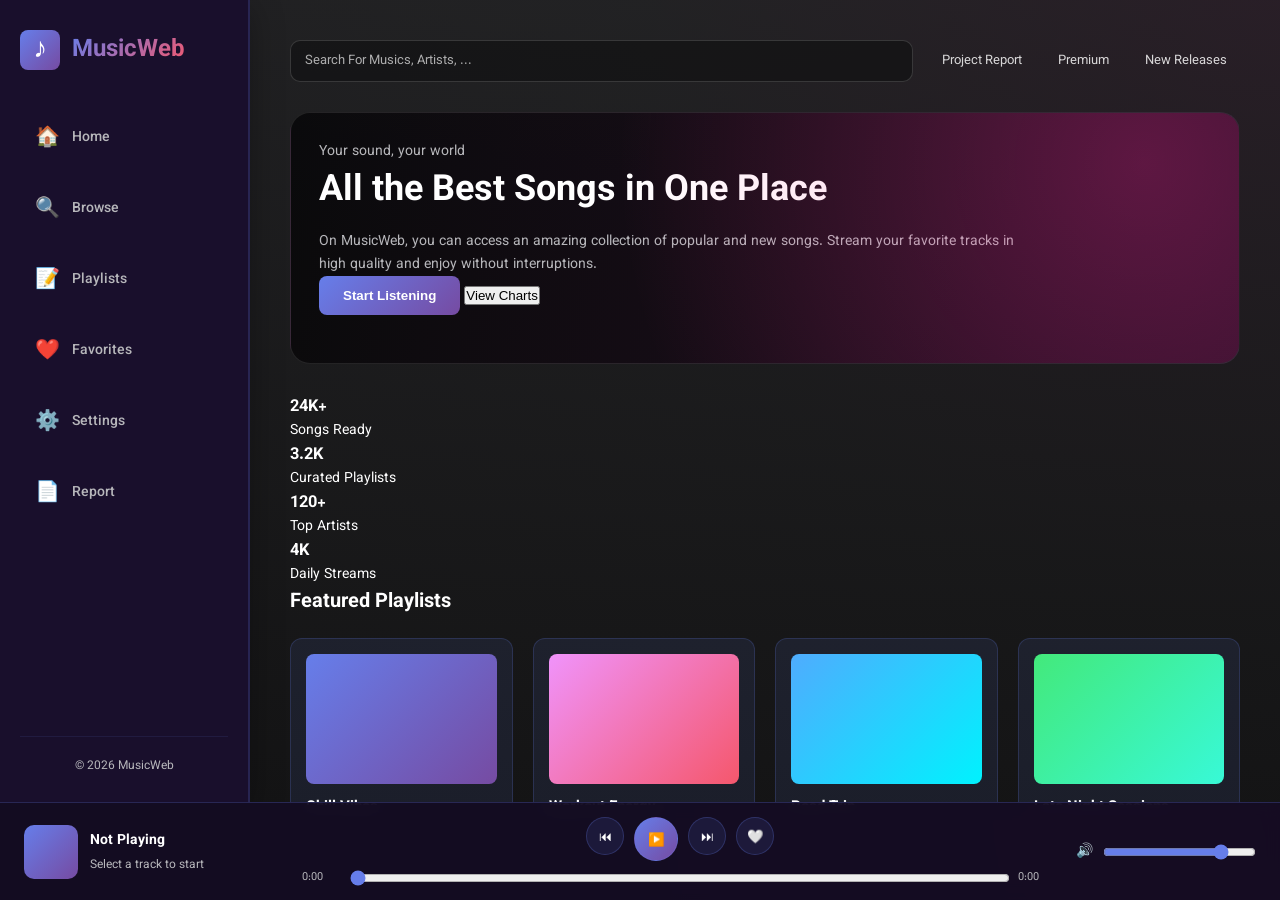
==== commit 2002a778: "Redesign home page as multi-page layout with desired theme" ====
--- a/index.html
+++ b/index.html
@@ -3,7 +3,7 @@
 <head>
     <meta charset="UTF-8">
     <meta name="viewport" content="width=device-width, initial-scale=1.0">
-    <title>MusicWeb - Your Music, Your Way</title>
+    <title>MusicWeb - Home</title>
     <link rel="preconnect" href="https://fonts.googleapis.com">
     <link rel="preconnect" href="https://fonts.gstatic.com" crossorigin>
     <link href="https://fonts.googleapis.com/css?family=Vazirmatn:wght@400;500;700&display=swap" rel="stylesheet">
@@ -12,34 +12,37 @@
 </head>
 <body>
     <div class="container">
-        <!-- Sidebar Navigation -->
         <aside class="sidebar">
             <div class="logo">
                 <div class="logo-icon">♪</div>
                 <h1>MusicWeb</h1>
             </div>
-            
+
             <nav class="nav-menu">
-                <a href="#" class="nav-item active" data-page="home">
+                <a href="index.html" class="nav-item" data-page="home">
                     <span class="icon">🏠</span>
                     <span class="label">Home</span>
                 </a>
-                <a href="#" class="nav-item" data-page="browse">
+                <a href="browse.html" class="nav-item" data-page="browse">
                     <span class="icon">🔍</span>
                     <span class="label">Browse</span>
                 </a>
-                <a href="#" class="nav-item" data-page="playlists">
+                <a href="playlists.html" class="nav-item" data-page="playlists">
                     <span class="icon">📝</span>
                     <span class="label">Playlists</span>
                 </a>
-                <a href="#" class="nav-item" data-page="favorites">
+                <a href="favorites.html" class="nav-item" data-page="favorites">
                     <span class="icon">❤️</span>
                     <span class="label">Favorites</span>
                 </a>
-                <a href="#" class="nav-item" data-page="settings">
+                <a href="settings.html" class="nav-item" data-page="settings">
                     <span class="icon">⚙️</span>
                     <span class="label">Settings</span>
                 </a>
+                <a href="report.html" class="nav-item" data-page="report">
+                    <span class="icon">📄</span>
+                    <span class="label">Report</span>
+                </a>
             </nav>
 
             <div class="sidebar-footer">
@@ -47,435 +50,146 @@
             </div>
         </aside>
 
-        <!-- Main Content Area -->
         <main class="main-content">
             <section class="discover-banner" aria-label="Discover">
                 <div class="discover-search-shell">
                     <span>Search For Musics, Artists, ...</span>
                 </div>
                 <div class="discover-links">
-                    <a href="#" class="discover-link">About Us</a>
-                    <a href="#" class="discover-link">Contact</a>
-                    <a href="#" class="discover-link">Premium</a>
-                </div>
-            </section>
-
-            <!-- HOME PAGE -->
-            <section id="home" class="page active">
-                <div class="hero-section">
+                    <a href="report.html" class="discover-link">Project Report</a>
+                    <a href="settings.html" class="discover-link">Premium</a>
+                    <a href="browse.html" class="discover-link">New Releases</a>
+                </div>
+            </section>
+
+            <section class="hero-section home-hero">
+                <div class="hero-content">
+                    <p class="hero-tag">Your sound, your world</p>
                     <h2>All the Best Songs in One Place</h2>
                     <p>
                         On MusicWeb, you can access an amazing collection of popular and new songs.
                         Stream your favorite tracks in high quality and enjoy without interruptions.
                     </p>
-                </div>
-
-                <div class="page-header">
-                    <h2>Welcome Back! 🎵</h2>
-                    <p>Let's find your next favorite track</p>
-                </div>
-
-                <div class="featured-section">
-                    <h3>Featured Playlists</h3>
-                    <div class="playlist-grid">
-                        <div class="playlist-card">
-                            <div class="card-image" style="background: linear-gradient(135deg, #667eea 0%, #764ba2 100%);"></div>
-                            <h4>Chill Vibes</h4>
-                            <p>45 songs • 3 hours</p>
-                        </div>
-                        <div class="playlist-card">
-                            <div class="card-image" style="background: linear-gradient(135deg, #f093fb 0%, #f5576c 100%);"></div>
-                            <h4>Workout Energy</h4>
-                            <p>52 songs • 4 hours</p>
-                        </div>
-                        <div class="playlist-card">
-                            <div class="card-image" style="background: linear-gradient(135deg, #4facfe 0%, #00f2fe 100%);"></div>
-                            <h4>Road Trip</h4>
-                            <p>38 songs • 3.5 hours</p>
-                        </div>
-                        <div class="playlist-card">
-                            <div class="card-image" style="background: linear-gradient(135deg, #43e97b 0%, #38f9d7 100%);"></div>
-                            <h4>Late Night Sessions</h4>
-                            <p>61 songs • 5 hours</p>
-                        </div>
-                    </div>
-                </div>
-
-                <div class="trending-section">
-                    <h3>Trending Now</h3>
-                    <div class="track-list">
-                        <div class="track-item">
-                            <div class="track-number">1</div>
-                            <div class="track-info">
-                                <p class="track-name">Midnight Dreams</p>
-                                <p class="artist-name">Luna Echo</p>
-                            </div>
-                            <span class="duration">3:24</span>
-                        </div>
-                        <div class="track-item">
-                            <div class="track-number">2</div>
-                            <div class="track-info">
-                                <p class="track-name">Sunset Memories</p>
-                                <p class="artist-name">Golden Hour</p>
-                            </div>
-                            <span class="duration">4:12</span>
-                        </div>
-                        <div class="track-item">
-                            <div class="track-number">3</div>
-                            <div class="track-info">
-                                <p class="track-name">Electric Paradise</p>
-                                <p class="artist-name">Neon Lights</p>
-                            </div>
-                            <span class="duration">3:45</span>
-                        </div>
-                        <div class="track-item">
-                            <div class="track-number">4</div>
-                            <div class="track-info">
-                                <p class="track-name">Ocean Waves</p>
-                                <p class="artist-name">Blue Horizon</p>
-                            </div>
-                            <span class="duration">5:03</span>
-                        </div>
-                        <div class="track-item">
-                            <div class="track-number">5</div>
-                            <div class="track-info">
-                                <p class="track-name">Starlight Journey</p>
-                                <p class="artist-name">Cosmic Vibes</p>
-                            </div>
-                            <span class="duration">4:28</span>
-                        </div>
-                    </div>
-                </div>
-            </section>
-
-            <!-- BROWSE PAGE -->
-            <section id="browse" class="page">
-                <div class="page-header">
-                    <h2>Browse Music 🔍</h2>
-                    <p>Explore music across different genres</p>
-                </div>
-
-                <div class="search-bar">
-                    <input id="music-search-input" type="text" placeholder="Search for artists, songs, playlists..." aria-label="Search songs and artists">
-                    <button type="button" id="music-search-btn" aria-label="Search">🔎</button>
-                </div>
-                <div id="search-results" class="search-results" aria-live="polite"></div>
-
-                <div class="categories-section">
-                    <h3>Categories</h3>
-                    <div class="categories-grid">
-                        <div class="category-card" style="background: linear-gradient(135deg, #667eea 0%, #764ba2 100%);">
-                            <span class="category-icon">🎸</span>
-                            <p>Rock</p>
-                        </div>
-                        <div class="category-card" style="background: linear-gradient(135deg, #f093fb 0%, #f5576c 100%);">
-                            <span class="category-icon">🎹</span>
-                            <p>Classical</p>
-                        </div>
-                        <div class="category-card" style="background: linear-gradient(135deg, #4facfe 0%, #00f2fe 100%);">
-                            <span class="category-icon">🎤</span>
-                            <p>Pop</p>
-                        </div>
-                        <div class="category-card" style="background: linear-gradient(135deg, #43e97b 0%, #38f9d7 100%);">
-                            <span class="category-icon">🎺</span>
-                            <p>Jazz</p>
-                        </div>
-                        <div class="category-card" style="background: linear-gradient(135deg, #fa709a 0%, #fee140 100%);">
-                            <span class="category-icon">🎧</span>
-                            <p>Electronic</p>
-                        </div>
-                        <div class="category-card" style="background: linear-gradient(135deg, #30cfd0 0%, #330867 100%);">
-                            <span class="category-icon">🎤</span>
-                            <p>Hip-Hop</p>
-                        </div>
-                    </div>
-                </div>
-
-                <div class="new-releases-section">
-                    <h3>New Releases</h3>
-                    <div class="album-grid">
-                        <div class="album-card">
-                            <div class="album-art" style="background: linear-gradient(135deg, #667eea 0%, #764ba2 100%);"></div>
-                            <h4>Neon Nights</h4>
-                            <p>Synthwave Collective</p>
-                            <p class="release-date">Released May 2026</p>
-                        </div>
-                        <div class="album-card">
-                            <div class="album-art" style="background: linear-gradient(135deg, #f093fb 0%, #f5576c 100%);"></div>
-                            <h4>Urban Pulse</h4>
-                            <p>City Lights</p>
-                            <p class="release-date">Released May 2026</p>
-                        </div>
-                        <div class="album-card">
-                            <div class="album-art" style="background: linear-gradient(135deg, #4facfe 0%, #00f2fe 100%);"></div>
-                            <h4>Cosmic Waves</h4>
-                            <p>Space Echo</p>
-                            <p class="release-date">Released May 2026</p>
-                        </div>
-                        <div class="album-card">
-                            <div class="album-art" style="background: linear-gradient(135deg, #43e97b 0%, #38f9d7 100%);"></div>
-                            <h4>Golden Hour</h4>
-                            <p>Sunset Dreams</p>
-                            <p class="release-date">Released April 2026</p>
-                        </div>
-                    </div>
-                </div>
-            </section>
-
-            <!-- PLAYLISTS PAGE -->
-            <section id="playlists" class="page">
-                <div class="page-header">
-                    <h2>Your Playlists 📝</h2>
-                    <p>Manage your favorite collections</p>
-                </div>
-
-                <div class="action-buttons">
-                    <button class="btn-primary" id="create-playlist-btn" type="button">+ Create Playlist</button>
-                </div>
-
-                <div class="playlists-container">
-                    <div class="playlist-detail-card">
-                        <div class="playlist-header" style="background: linear-gradient(135deg, #667eea 0%, #764ba2 100%);">
-                            <h3>Chill Vibes</h3>
-                        </div>
-                        <div class="playlist-stats">
-                            <span>📀 45 songs</span>
-                            <span>⏱️ 3h 24min</span>
-                            <span>👤 123 followers</span>
-                        </div>
-                        <div class="playlist-actions">
-                            <button class="btn-small">Edit</button>
-                            <button class="btn-small danger">Delete</button>
-                        </div>
-                    </div>
-
-                    <div class="playlist-detail-card">
-                        <div class="playlist-header" style="background: linear-gradient(135deg, #f093fb 0%, #f5576c 100%);">
-                            <h3>Workout Energy</h3>
-                        </div>
-                        <div class="playlist-stats">
-                            <span>📀 52 songs</span>
-                            <span>⏱️ 4h 12min</span>
-                            <span>👤 89 followers</span>
-                        </div>
-                        <div class="playlist-actions">
-                            <button class="btn-small">Edit</button>
-                            <button class="btn-small danger">Delete</button>
-                        </div>
-                    </div>
-
-                    <div class="playlist-detail-card">
-                        <div class="playlist-header" style="background: linear-gradient(135deg, #4facfe 0%, #00f2fe 100%);">
-                            <h3>Road Trip</h3>
-                        </div>
-                        <div class="playlist-stats">
-                            <span>📀 38 songs</span>
-                            <span>⏱️ 3h 45min</span>
-                            <span>👤 156 followers</span>
-                        </div>
-                        <div class="playlist-actions">
-                            <button class="btn-small">Edit</button>
-                            <button class="btn-small danger">Delete</button>
-                        </div>
-                    </div>
-
-                    <div class="playlist-detail-card">
-                        <div class="playlist-header" style="background: linear-gradient(135deg, #43e97b 0%, #38f9d7 100%);">
-                            <h3>Late Night Sessions</h3>
-                        </div>
-                        <div class="playlist-stats">
-                            <span>📀 61 songs</span>
-                            <span>⏱️ 5h 08min</span>
-                            <span>👤 203 followers</span>
-                        </div>
-                        <div class="playlist-actions">
-                            <button class="btn-small">Edit</button>
-                            <button class="btn-small danger">Delete</button>
-                        </div>
-                    </div>
-                </div>
-            </section>
-
-            <!-- FAVORITES PAGE -->
-            <section id="favorites" class="page">
-                <div class="page-header">
-                    <h2>Your Favorites ❤️</h2>
-                    <p>All your liked songs in one place</p>
-                </div>
-
-                <div class="favorites-stats">
-                    <div class="stat-box">
-                        <span class="stat-number">187</span>
-                        <span class="stat-label">Total Tracks</span>
-                    </div>
-                    <div class="stat-box">
-                        <span class="stat-number">14h 32m</span>
-                        <span class="stat-label">Total Duration</span>
-                    </div>
-                    <div class="stat-box">
-                        <span class="stat-number">42</span>
-                        <span class="stat-label">Different Artists</span>
-                    </div>
-                </div>
-
-                <div class="favorites-list">
-                    <h3>Your Liked Tracks</h3>
-                    <div class="track-list-detailed">
-                        <div class="track-item-detailed">
-                            <div class="track-cover" style="background: linear-gradient(135deg, #667eea 0%, #764ba2 100%);"></div>
-                            <div class="track-info-detailed">
-                                <p class="track-name">Midnight Dreams</p>
-                                <p class="artist-name">Luna Echo</p>
-                            </div>
-                            <span class="duration">3:24</span>
-                            <button class="btn-icon">❤️</button>
-                        </div>
-                        <div class="track-item-detailed">
-                            <div class="track-cover" style="background: linear-gradient(135deg, #f093fb 0%, #f5576c 100%);"></div>
-                            <div class="track-info-detailed">
-                                <p class="track-name">Sunset Memories</p>
-                                <p class="artist-name">Golden Hour</p>
-                            </div>
-                            <span class="duration">4:12</span>
-                            <button class="btn-icon">❤️</button>
-                        </div>
-                        <div class="track-item-detailed">
-                            <div class="track-cover" style="background: linear-gradient(135deg, #4facfe 0%, #00f2fe 100%);"></div>
-                            <div class="track-info-detailed">
-                                <p class="track-name">Electric Paradise</p>
-                                <p class="artist-name">Neon Lights</p>
-                            </div>
-                            <span class="duration">3:45</span>
-                            <button class="btn-icon">❤️</button>
-                        </div>
-                        <div class="track-item-detailed">
-                            <div class="track-cover" style="background: linear-gradient(135deg, #43e97b 0%, #38f9d7 100%);"></div>
-                            <div class="track-info-detailed">
-                                <p class="track-name">Ocean Waves</p>
-                                <p class="artist-name">Blue Horizon</p>
-                            </div>
-                            <span class="duration">5:03</span>
-                            <button class="btn-icon">❤️</button>
-                        </div>
-                        <div class="track-item-detailed">
-                            <div class="track-cover" style="background: linear-gradient(135deg, #fa709a 0%, #fee140 100%);"></div>
-                            <div class="track-info-detailed">
-                                <p class="track-name">Starlight Journey</p>
-                                <p class="artist-name">Cosmic Vibes</p>
-                            </div>
-                            <span class="duration">4:28</span>
-                            <button class="btn-icon">❤️</button>
-                        </div>
-                    </div>
-                </div>
-            </section>
-
-            <!-- SETTINGS PAGE -->
-            <section id="settings" class="page">
-                <div class="page-header">
-                    <h2>Settings ⚙️</h2>
-                    <p>Customize your MusicWeb experience</p>
-                </div>
-
-                <div class="settings-container">
-                    <div class="settings-section">
-                        <h3>Account Settings</h3>
-                        <div class="settings-item">
-                            <label>Username</label>
-                            <input type="text" value="MusicLover_2026" disabled>
-                        </div>
-                        <div class="settings-item">
-                            <label>Email</label>
-                            <input type="email" value="user@musicweb.com" disabled>
-                        </div>
-                        <div class="settings-item">
-                            <label>Member Since</label>
-                            <input type="text" value="January 2024" disabled>
-                        </div>
-                    </div>
-
-                    <div class="settings-section">
-                        <h3>Preferences</h3>
-                        <div class="settings-item">
-                            <label>Audio Quality</label>
-                            <div class="radio-group">
-                                <label class="radio">
-                                    <input type="radio" name="quality" value="128"> Low (128 kbps)
-                                </label>
-                                <label class="radio">
-                                    <input type="radio" name="quality" value="256" checked> Standard (256 kbps)
-                                </label>
-                                <label class="radio">
-                                    <input type="radio" name="quality" value="320"> High (320 kbps)
-                                </label>
-                            </div>
-                        </div>
-
-                        <div class="settings-item">
-                            <label>Notifications</label>
-                            <div class="toggle-switch">
-                                <input type="checkbox" id="notifications" checked>
-                                <span class="slider"></span>
-                            </div>
-                            <p class="setting-desc">Get notified about new releases and updates</p>
-                        </div>
-
-                        <div class="settings-item">
-                            <label>Auto Play</label>
-                            <div class="toggle-switch">
-                                <input type="checkbox" id="autoplay">
-                                <span class="slider"></span>
-                            </div>
-                            <p class="setting-desc">Continue playing similar songs when playlist ends</p>
-                        </div>
-                    </div>
-
-                    <div class="settings-section">
-                        <h3>Display</h3>
-                        <div class="settings-item">
-                            <label>Dark Mode</label>
-                            <div class="toggle-switch">
-                                <input type="checkbox" id="darkmode" checked>
-                                <span class="slider"></span>
-                            </div>
-                        </div>
-
-                        <div class="settings-item">
-                            <label>Compact View</label>
-                            <div class="toggle-switch">
-                                <input type="checkbox" id="compact">
-                                <span class="slider"></span>
-                            </div>
-                            <p class="setting-desc">Use a more compact layout for lists</p>
-                        </div>
-                    </div>
-
-                    <div class="settings-section">
-                        <h3>Privacy & Security</h3>
-                        <div class="settings-item">
-                            <label>Private Account</label>
-                            <div class="toggle-switch">
-                                <input type="checkbox" id="private">
-                                <span class="slider"></span>
-                            </div>
-                            <p class="setting-desc">Only people you approve can see your playlists</p>
-                        </div>
-
-                        <div class="settings-item">
-                            <label>Show Activity</label>
-                            <div class="toggle-switch">
-                                <input type="checkbox" id="activity" checked>
-                                <span class="slider"></span>
-                            </div>
-                            <p class="setting-desc">Let friends see what you're listening to</p>
-                        </div>
-                    </div>
-
-                    <div class="settings-section danger-section">
-                        <h3>Danger Zone</h3>
-                        <button class="btn-danger">Reset All Settings</button>
-                        <button class="btn-danger">Clear Cache</button>
-                    </div>
+                    <div class="hero-actions">
+                        <button class="btn-primary" type="button">Start Listening</button>
+                        <button class="btn-secondary" type="button">View Charts</button>
+                    </div>
+                </div>
+                <div class="hero-visual" aria-hidden="true"></div>
+            </section>
+
+            <section class="stats-row" aria-label="Highlights">
+                <article class="stat-card">
+                    <h3>24K+</h3>
+                    <p>Songs Ready</p>
+                </article>
+                <article class="stat-card">
+                    <h3>3.2K</h3>
+                    <p>Curated Playlists</p>
+                </article>
+                <article class="stat-card">
+                    <h3>120+</h3>
+                    <p>Top Artists</p>
+                </article>
+                <article class="stat-card">
+                    <h3>4K</h3>
+                    <p>Daily Streams</p>
+                </article>
+            </section>
+
+            <section class="featured-section">
+                <h3>Featured Playlists</h3>
+                <div class="playlist-grid">
+                    <div class="playlist-card">
+                        <div class="card-image" style="background: linear-gradient(135deg, #667eea 0%, #764ba2 100%);"></div>
+                        <h4>Chill Vibes</h4>
+                        <p>45 songs • 3 hours</p>
+                    </div>
+                    <div class="playlist-card">
+                        <div class="card-image" style="background: linear-gradient(135deg, #f093fb 0%, #f5576c 100%);"></div>
+                        <h4>Workout Energy</h4>
+                        <p>52 songs • 4 hours</p>
+                    </div>
+                    <div class="playlist-card">
+                        <div class="card-image" style="background: linear-gradient(135deg, #4facfe 0%, #00f2fe 100%);"></div>
+                        <h4>Road Trip</h4>
+                        <p>38 songs • 3.5 hours</p>
+                    </div>
+                    <div class="playlist-card">
+                        <div class="card-image" style="background: linear-gradient(135deg, #43e97b 0%, #38f9d7 100%);"></div>
+                        <h4>Late Night Sessions</h4>
+                        <p>61 songs • 5 hours</p>
+                    </div>
+                </div>
+            </section>
+
+            <section class="trending-section">
+                <h3>Trending Now</h3>
+                <div class="track-list">
+                    <div class="track-item">
+                        <div class="track-number">1</div>
+                        <div class="track-info">
+                            <p class="track-name">Midnight Dreams</p>
+                            <p class="artist-name">Luna Echo</p>
+                        </div>
+                        <span class="duration">3:24</span>
+                    </div>
+                    <div class="track-item">
+                        <div class="track-number">2</div>
+                        <div class="track-info">
+                            <p class="track-name">Sunset Memories</p>
+                            <p class="artist-name">Golden Hour</p>
+                        </div>
+                        <span class="duration">4:12</span>
+                    </div>
+                    <div class="track-item">
+                        <div class="track-number">3</div>
+                        <div class="track-info">
+                            <p class="track-name">Electric Paradise</p>
+                            <p class="artist-name">Neon Lights</p>
+                        </div>
+                        <span class="duration">3:45</span>
+                    </div>
+                    <div class="track-item">
+                        <div class="track-number">4</div>
+                        <div class="track-info">
+                            <p class="track-name">Ocean Waves</p>
+                            <p class="artist-name">Blue Horizon</p>
+                        </div>
+                        <span class="duration">5:03</span>
+                    </div>
+                    <div class="track-item">
+                        <div class="track-number">5</div>
+                        <div class="track-info">
+                            <p class="track-name">Starlight Journey</p>
+                            <p class="artist-name">Cosmic Vibes</p>
+                        </div>
+                        <span class="duration">4:28</span>
+                    </div>
+                </div>
+            </section>
+
+            <section class="artist-section">
+                <h3>Top Artists</h3>
+                <div class="artist-grid">
+                    <article class="artist-card" style="background-image: url('desired_front_end/images/v431_450.png');">
+                        <div class="artist-overlay">
+                            <h4>Nova Bloom</h4>
+                            <p>Electro Pop</p>
+                        </div>
+                    </article>
+                    <article class="artist-card" style="background-image: url('desired_front_end/images/v434_152.png');">
+                        <div class="artist-overlay">
+                            <h4>Skyline</h4>
+                            <p>Alt Rock</p>
+                        </div>
+                    </article>
+                    <article class="artist-card" style="background-image: url('desired_front_end/images/v12_387.png');">
+                        <div class="artist-overlay">
+                            <h4>Amber Keys</h4>
+                            <p>Lo-Fi</p>
+                        </div>
+                    </article>
                 </div>
             </section>
         </main>
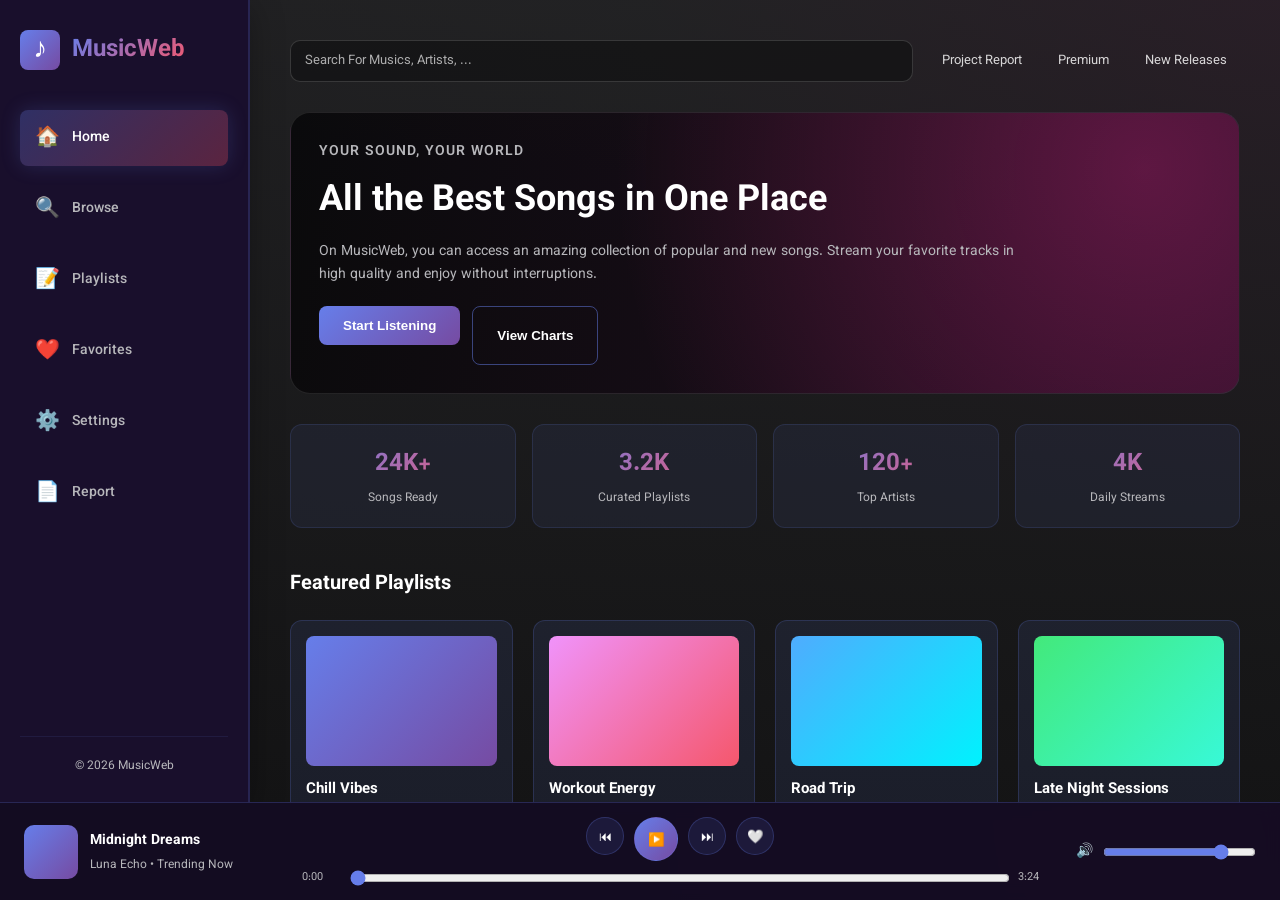
==== commit 531ec707: "feat: create missing pages and fix navigation, player, favorites, settings, report Agent-Logs-Url: h" ====
--- a/index.html
+++ b/index.html
@@ -10,7 +10,7 @@
     <link rel="stylesheet" href="desired_front_end/css/main.css">
     <link rel="stylesheet" href="styles.css">
 </head>
-<body>
+<body data-page="home">
     <div class="container">
         <aside class="sidebar">
             <div class="logo">
--- a/styles.css
+++ b/styles.css
@@ -175,6 +175,11 @@
     margin-bottom: 30px;
     position: relative;
     overflow: hidden;
+    display: flex;
+    align-items: center;
+    justify-content: space-between;
+    gap: 20px;
+    min-height: 180px;
 }
 
 .hero-section::after {
@@ -185,6 +190,20 @@
     pointer-events: none;
 }
 
+.hero-content {
+    position: relative;
+    z-index: 1;
+}
+
+.hero-tag {
+    font-size: 12px;
+    font-weight: 600;
+    text-transform: uppercase;
+    letter-spacing: 1px;
+    color: #667eea;
+    margin-bottom: 10px !important;
+}
+
 .hero-section h2 {
     font-size: 36px;
     margin-bottom: 12px;
@@ -196,6 +215,119 @@
     color: var(--text-secondary);
     font-size: 14px;
     line-height: 1.6;
+}
+
+.hero-actions {
+    display: flex;
+    gap: 12px;
+    margin-top: 20px;
+    flex-wrap: wrap;
+}
+
+.btn-secondary {
+    padding: 12px 24px;
+    background: transparent;
+    border: 1px solid rgba(102, 126, 234, 0.5);
+    border-radius: 8px;
+    color: var(--text-primary);
+    cursor: pointer;
+    font-weight: 600;
+    transition: all 0.3s ease;
+}
+
+.btn-secondary:hover {
+    background: rgba(102, 126, 234, 0.15);
+    border-color: #667eea;
+}
+
+/* STATS ROW */
+.stats-row {
+    display: grid;
+    grid-template-columns: repeat(auto-fit, minmax(130px, 1fr));
+    gap: 16px;
+    margin-bottom: 40px;
+}
+
+.stat-card {
+    background: rgba(102, 126, 234, 0.08);
+    border: 1px solid rgba(102, 126, 234, 0.15);
+    border-radius: 12px;
+    padding: 20px 16px;
+    text-align: center;
+    transition: transform 0.3s ease;
+}
+
+.stat-card:hover {
+    transform: translateY(-4px);
+}
+
+.stat-card h3 {
+    font-size: 24px;
+    font-weight: 700;
+    background: linear-gradient(135deg, #667eea 0%, #f5576c 100%);
+    -webkit-background-clip: text;
+    -webkit-text-fill-color: transparent;
+    background-clip: text;
+    margin-bottom: 6px;
+}
+
+.stat-card p {
+    font-size: 12px;
+    color: var(--text-secondary);
+}
+
+/* ARTIST SECTION */
+.artist-section {
+    margin-top: 40px;
+}
+
+.artist-section h3 {
+    font-size: 20px;
+    margin-bottom: 20px;
+    color: var(--text-primary);
+}
+
+.artist-grid {
+    display: grid;
+    grid-template-columns: repeat(auto-fit, minmax(180px, 1fr));
+    gap: 20px;
+}
+
+.artist-card {
+    height: 200px;
+    border-radius: 14px;
+    background-size: cover;
+    background-position: center;
+    position: relative;
+    overflow: hidden;
+    cursor: pointer;
+    transition: transform 0.3s ease, box-shadow 0.3s ease;
+}
+
+.artist-card:hover {
+    transform: translateY(-6px);
+    box-shadow: 0 16px 40px rgba(0, 0, 0, 0.4);
+}
+
+.artist-overlay {
+    position: absolute;
+    bottom: 0;
+    left: 0;
+    right: 0;
+    padding: 16px;
+    background: linear-gradient(to top, rgba(0,0,0,0.8), transparent);
+}
+
+.artist-overlay h4 {
+    font-size: 15px;
+    font-weight: 700;
+    margin-bottom: 3px;
+    color: #fff;
+}
+
+.artist-overlay p {
+    font-size: 12px;
+    color: rgba(255,255,255,0.7);
 }
 
 .main-content::-webkit-scrollbar {
@@ -899,6 +1031,127 @@
 .danger-section {
     background: rgba(245, 87, 108, 0.05);
     border-color: rgba(245, 87, 108, 0.2);
+}
+
+/* SHORTCUTS GRID */
+.shortcuts-grid {
+    display: grid;
+    grid-template-columns: 1fr 1fr;
+    gap: 12px;
+}
+
+.shortcut-row {
+    display: flex;
+    align-items: center;
+    gap: 8px;
+    font-size: 13px;
+    color: var(--text-secondary);
+}
+
+kbd {
+    display: inline-block;
+    padding: 3px 8px;
+    background: rgba(102, 126, 234, 0.15);
+    border: 1px solid rgba(102, 126, 234, 0.35);
+    border-radius: 4px;
+    font-size: 11px;
+    font-family: monospace;
+    color: var(--text-primary);
+}
+
+/* REPORT PAGE */
+.report-stats-grid {
+    display: grid;
+    grid-template-columns: repeat(auto-fit, minmax(160px, 1fr));
+    gap: 20px;
+    margin-bottom: 40px;
+}
+
+.report-card {
+    background: rgba(61, 38, 85, 0.35);
+    border: 1px solid rgba(102, 126, 234, 0.15);
+    border-radius: 14px;
+    padding: 22px 20px;
+    text-align: center;
+    transition: transform 0.3s ease, box-shadow 0.3s ease;
+}
+
+.report-card:hover {
+    transform: translateY(-4px);
+    box-shadow: 0 12px 30px rgba(102, 126, 234, 0.2);
+}
+
+.report-card-icon {
+    font-size: 30px;
+    margin-bottom: 12px;
+}
+
+.report-card h3 {
+    font-size: 26px;
+    font-weight: 700;
+    background: linear-gradient(135deg, #667eea 0%, #f5576c 100%);
+    -webkit-background-clip: text;
+    -webkit-text-fill-color: transparent;
+    background-clip: text;
+    margin-bottom: 6px;
+}
+
+.report-card p {
+    font-size: 12px;
+    color: var(--text-secondary);
+}
+
+.report-section {
+    background: rgba(61, 38, 85, 0.3);
+    border: 1px solid rgba(102, 126, 234, 0.1);
+    border-radius: 12px;
+    padding: 25px;
+    margin-bottom: 25px;
+}
+
+.report-section h3 {
+    font-size: 17px;
+    font-weight: 700;
+    margin-bottom: 18px;
+    color: var(--text-primary);
+}
+
+.report-feature-list {
+    list-style: none;
+    display: flex;
+    flex-direction: column;
+    gap: 10px;
+}
+
+.report-feature-list li {
+    display: flex;
+    align-items: flex-start;
+    gap: 10px;
+    font-size: 13px;
+    color: var(--text-secondary);
+    line-height: 1.5;
+}
+
+.report-feature-list li::before {
+    content: '✅';
+    flex-shrink: 0;
+}
+
+.tech-badges {
+    display: flex;
+    flex-wrap: wrap;
+    gap: 10px;
+    margin-top: 6px;
+}
+
+.tech-badge {
+    padding: 6px 14px;
+    border-radius: 20px;
+    font-size: 12px;
+    font-weight: 600;
+    border: 1px solid rgba(102, 126, 234, 0.3);
+    background: rgba(102, 126, 234, 0.1);
+    color: var(--text-primary);
 }
 
 .player-bar {
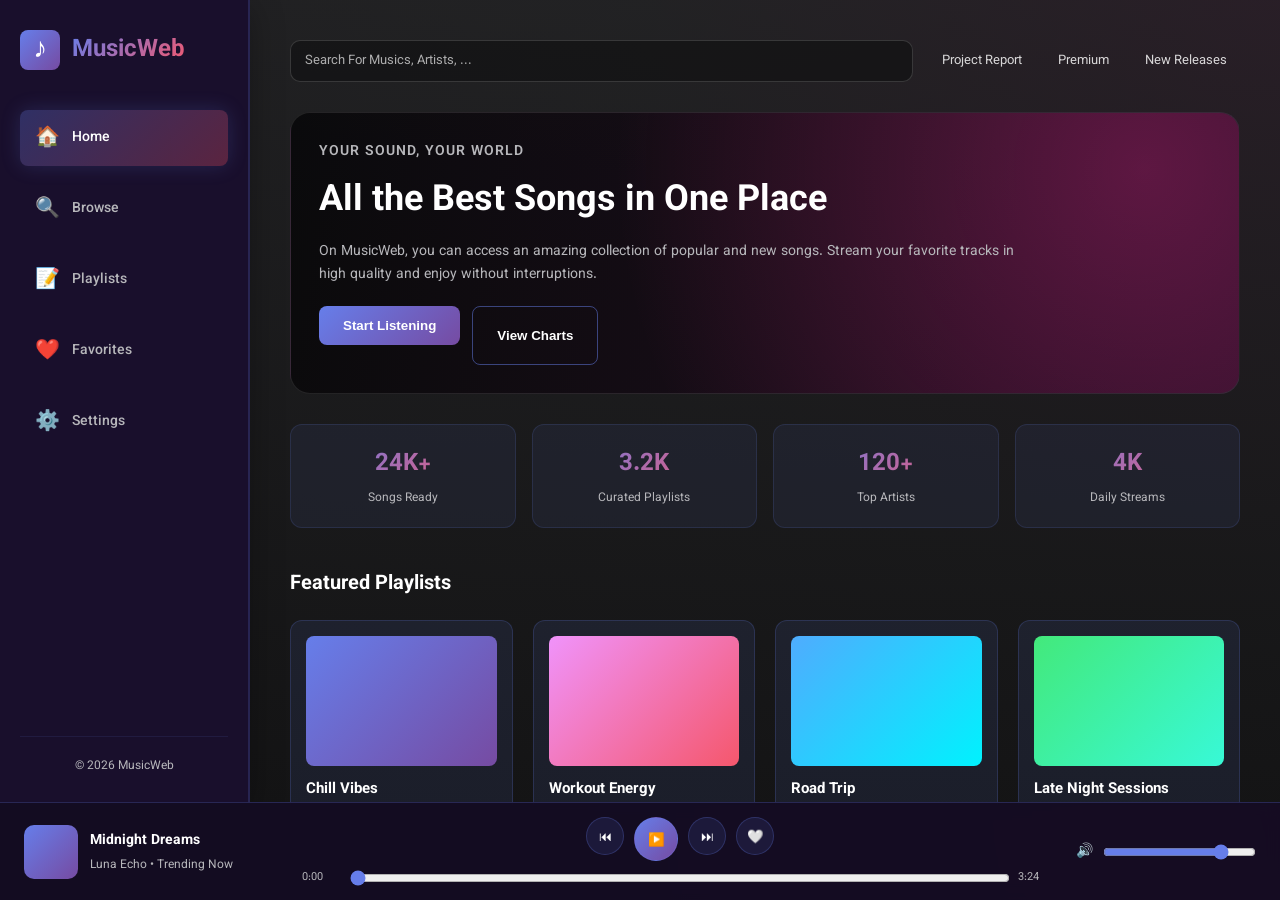
==== commit ceb3a015: "delete report" ====
--- a/index.html
+++ b/index.html
@@ -39,10 +39,6 @@
                     <span class="icon">⚙️</span>
                     <span class="label">Settings</span>
                 </a>
-                <a href="report.html" class="nav-item" data-page="report">
-                    <span class="icon">📄</span>
-                    <span class="label">Report</span>
-                </a>
             </nav>
 
             <div class="sidebar-footer">
